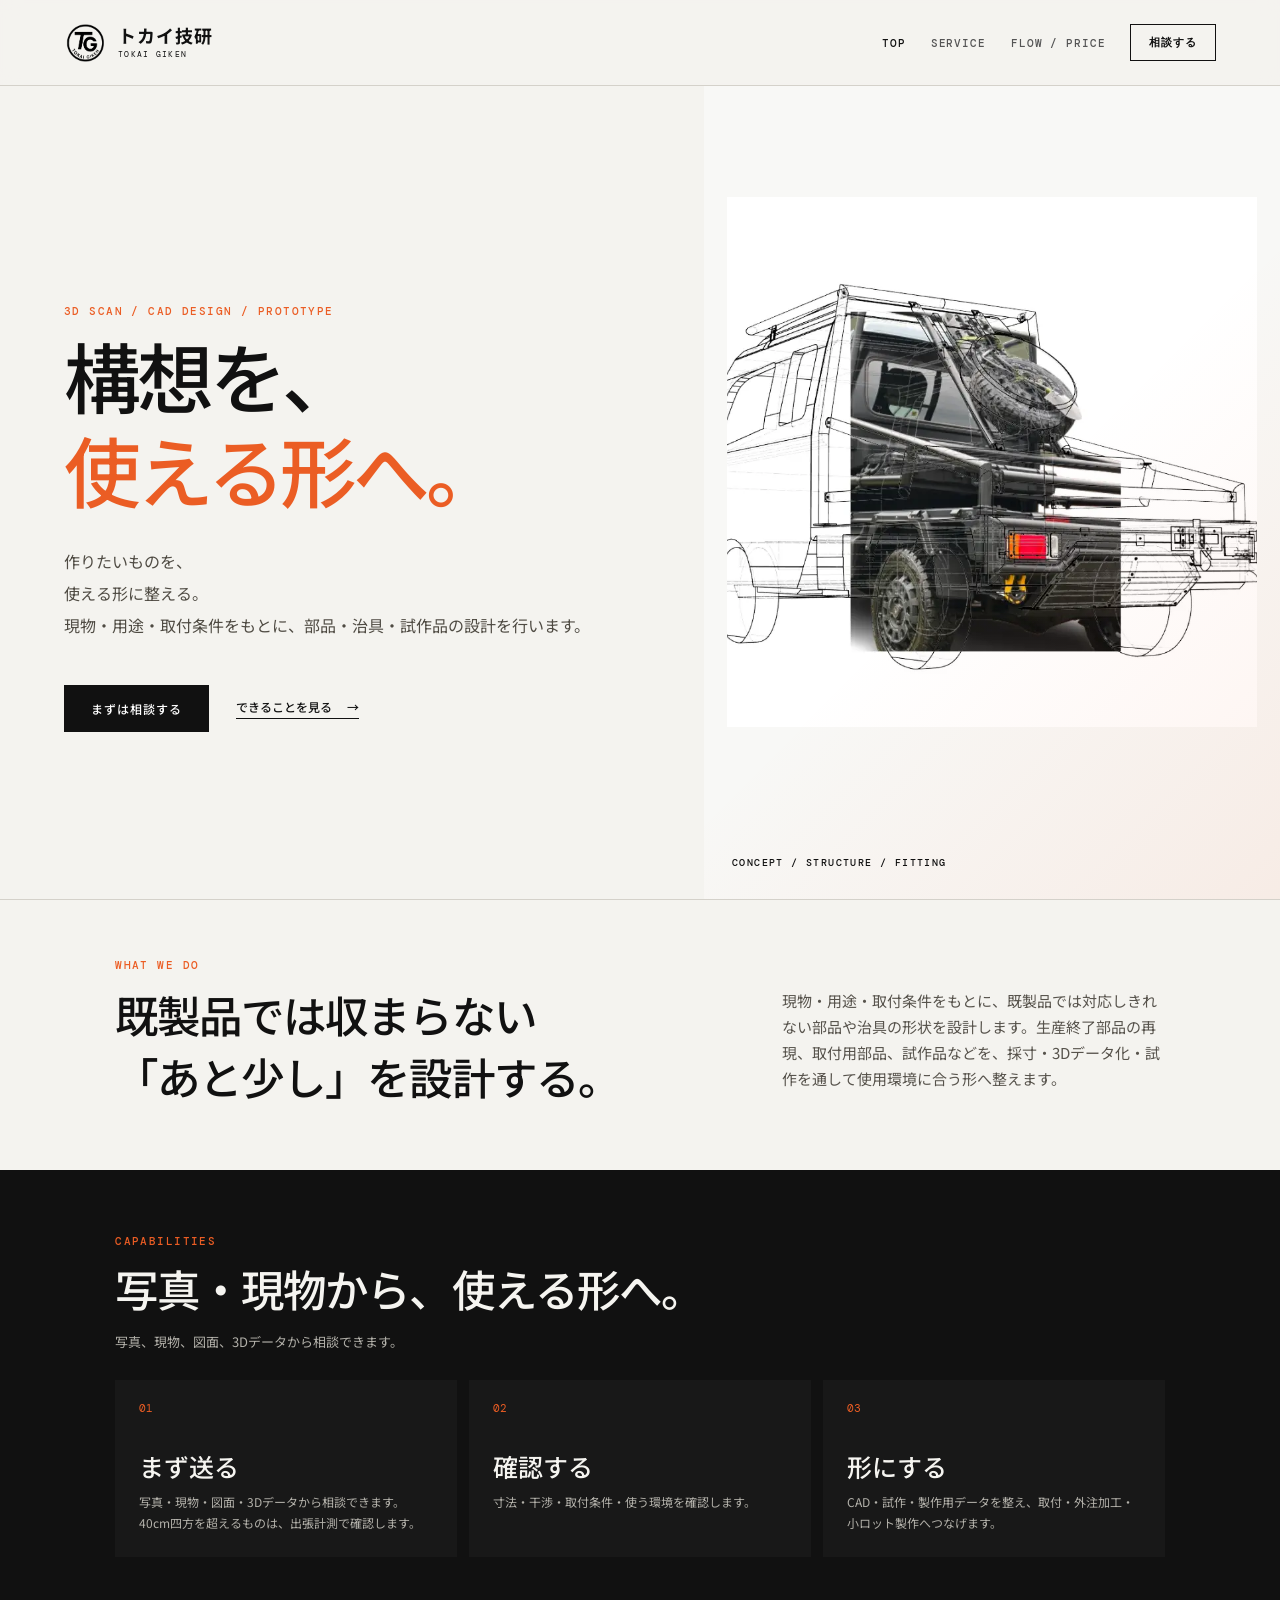
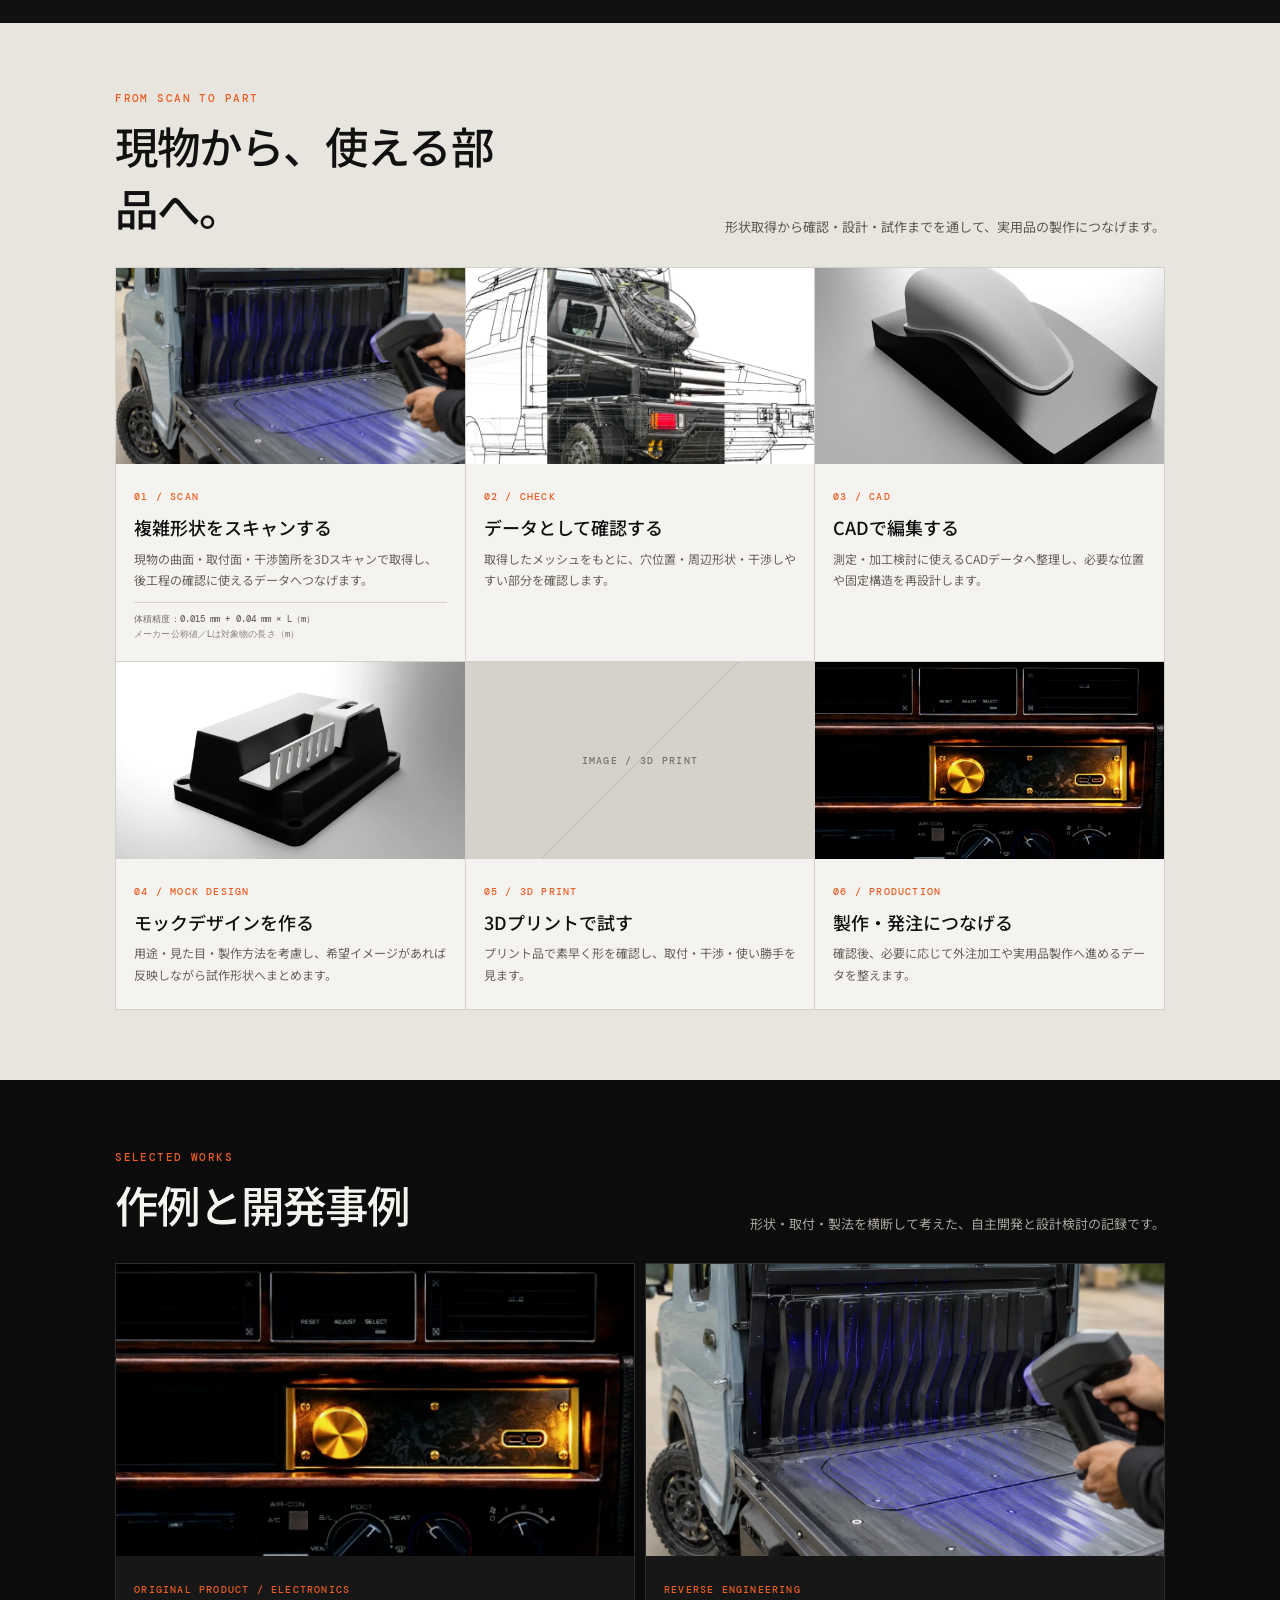
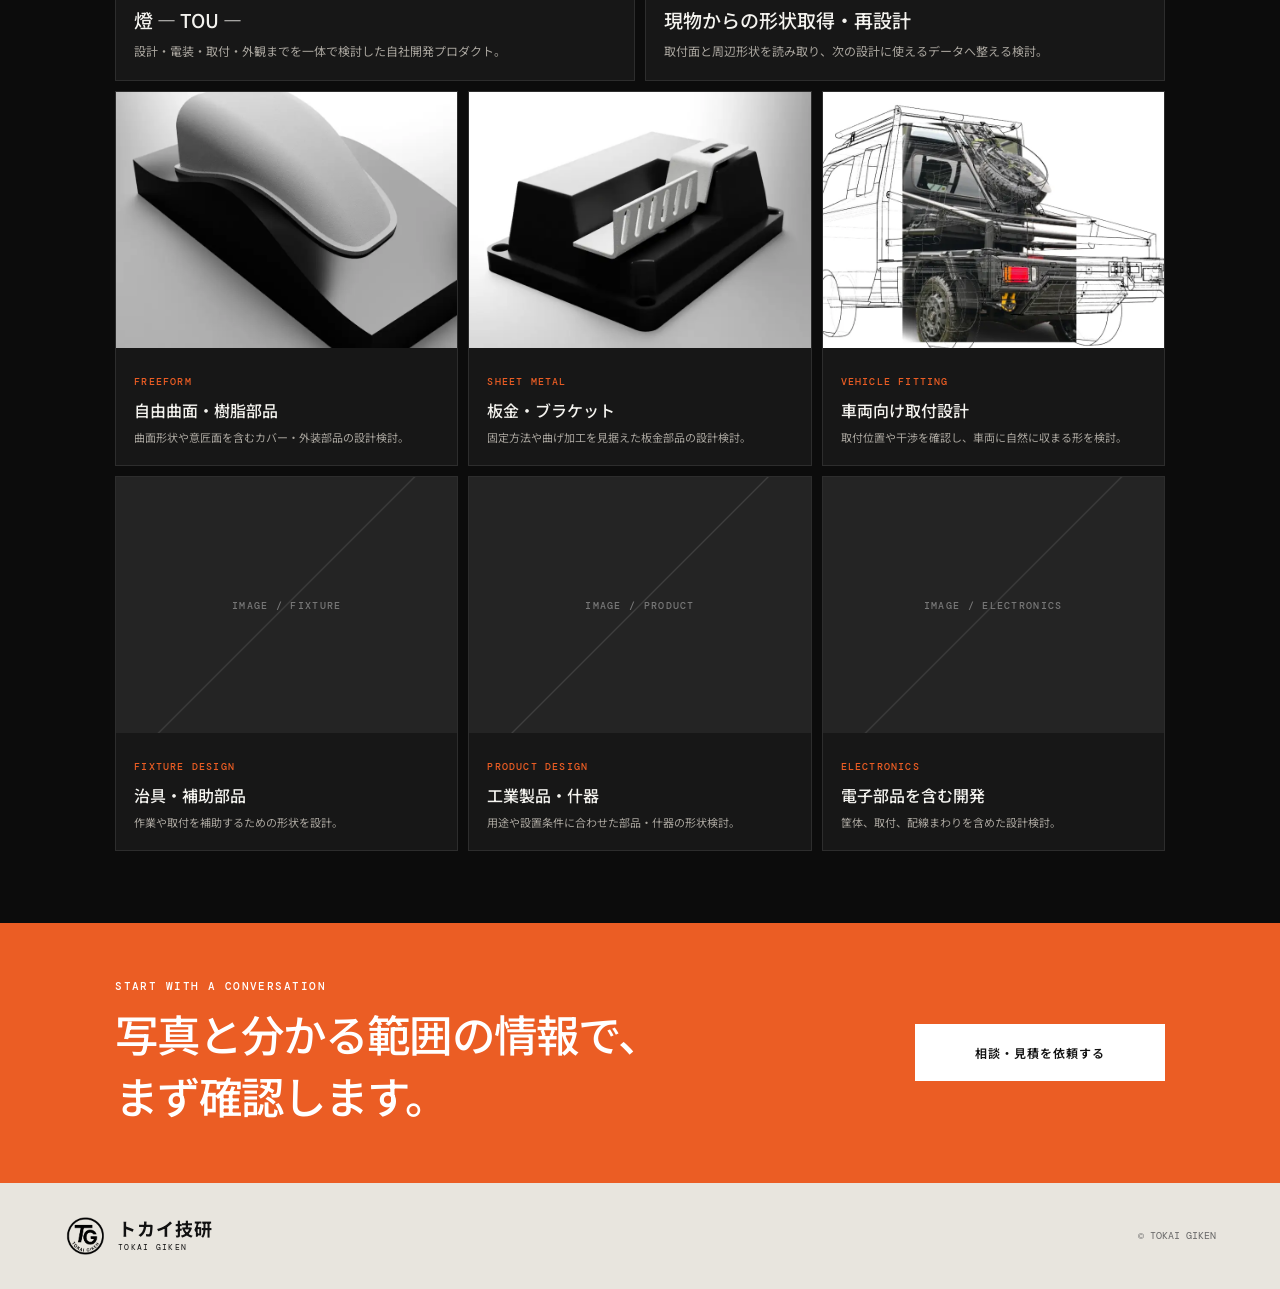
==== index.html @ 8d9ff333 "Add files via upload" ====
<!DOCTYPE html>
<html lang="ja">
<head>
  <meta charset="utf-8">
  <meta name="viewport" content="width=device-width,initial-scale=1">
  <meta name="description" content="トカイ技研は、現物確認・3Dデータ化・部品設計・試作支援を通じて、構想を使える形へ整えます。">
  <title>トカイ技研 | 構想を、使える形へ。</title>
  <link rel="stylesheet" href="assets/style.css">
  <link rel="stylesheet" href="assets/project.css">
</head>
<body>
  <header class="site-header">
    <a class="brand" href="index.html" aria-label="トカイ技研 トップページ">
      <span class="brand-mark" aria-hidden="true"><img src="assets/images/tokai-giken-mark.png" alt=""></span>
      <span class="brand-name">トカイ技研<small>TOKAI GIKEN</small></span>
    </a>
    <button class="menu-button" type="button" aria-label="メニューを開く">MENU</button>
    <nav>
      <a class="active" href="index.html">TOP</a>
      <a href="service.html">SERVICE</a>
      <a href="process.html">FLOW / PRICE</a>
      <a class="nav-cta" href="contact.html">相談する</a>
    </nav>
  </header>

  <main>
    <section class="hero">
      <div class="hero-copy">
        <p class="eyebrow">3D SCAN / CAD DESIGN / PROTOTYPE</p>
        <h1>構想を、<br><em>使える形へ。</em></h1>
        <p class="lead">作りたいものを、<br>使える形に整える。<br>現物・用途・取付条件をもとに、部品・治具・試作品の設計を行います。</p>
        <div class="actions">
          <a class="button primary" href="contact.html">まずは相談する</a>
          <a class="text-link" href="service.html">できることを見る <span>→</span></a>
        </div>
      </div>
      <figure class="hero-visual">
        <div class="hero-image"><img src="assets/images/truck-design.webp" alt="自動車と部品の構想設計を重ねたデザイン検討"></div>
        <figcaption>CONCEPT / STRUCTURE / FITTING</figcaption>
      </figure>
    </section>

    <section class="intro section">
      <p class="eyebrow">WHAT WE DO</p>
      <div class="split-title">
        <h2>既製品では収まらない<br>「あと少し」を設計する。</h2>
        <p>現物・用途・取付条件をもとに、既製品では対応しきれない部品や治具の形状を設計します。生産終了部品の再現、取付用部品、試作品などを、採寸・3Dデータ化・試作を通して使用環境に合う形へ整えます。</p>
      </div>
    </section>

    <section class="section dark service-teaser">
      <div class="capability-heading">
        <p class="eyebrow">CAPABILITIES</p>
        <h2>写真・現物から、使える形へ。</h2>
        <p class="capability-lead">写真、現物、図面、3Dデータから相談できます。</p>
      </div>
      <div class="capability-grid">
        <article>
          <span>01</span>
          <h3>まず送る</h3>
          <p>写真・現物・図面・3Dデータから相談できます。<br>40cm四方を超えるものは、出張計測で確認します。</p>
        </article>
        <article>
          <span>02</span>
          <h3>確認する</h3>
          <p>寸法・干渉・取付条件・使う環境を確認します。</p>
        </article>
        <article>
          <span>03</span>
          <h3>形にする</h3>
          <p>CAD・試作・製作用データを整え、取付・外注加工・小ロット製作へつなげます。</p>
        </article>
      </div>
    </section>

    <section class="section process-showcase">
      <div class="section-head process-heading">
        <div>
          <p class="eyebrow">FROM SCAN TO PART</p>
          <h2>現物から、使える部品へ。</h2>
        </div>
        <p>形状取得から確認・設計・試作までを通して、実用品の製作につなげます。</p>
      </div>
      <div class="process-grid">
        <article class="process-card">
          <div class="process-media"><img src="assets/images/scan-reference.webp" alt="現物形状の3Dスキャンイメージ"></div>
          <div class="process-copy"><span>01 / SCAN</span><h3>複雑形状をスキャンする</h3><p>現物の曲面・取付面・干渉箇所を3Dスキャンで取得し、後工程の確認に使えるデータへつなげます。</p><small class="scanner-spec">体積精度：0.015 mm + 0.04 mm × L（m）<br><span>メーカー公称値／Lは対象物の長さ（m）</span></small></div>
        </article>
        <article class="process-card">
          <div class="process-media"><img src="assets/images/truck-design.webp" alt="取得データと取付条件の確認イメージ"></div>
          <div class="process-copy"><span>02 / CHECK</span><h3>データとして確認する</h3><p>取得したメッシュをもとに、穴位置・周辺形状・干渉しやすい部分を確認します。</p></div>
        </article>
        <article class="process-card">
          <div class="process-media"><img src="assets/images/freeform-design.webp" alt="3DCADによる形状編集イメージ"></div>
          <div class="process-copy"><span>03 / CAD</span><h3>CADで編集する</h3><p>測定・加工検討に使えるCADデータへ整理し、必要な位置や固定構造を再設計します。</p></div>
        </article>
        <article class="process-card">
          <div class="process-media"><img src="assets/images/sheetmetal-design.webp" alt="用途と製作方法を考慮したモック設計イメージ"></div>
          <div class="process-copy"><span>04 / MOCK DESIGN</span><h3>モックデザインを作る</h3><p>用途・見た目・製作方法を考慮し、希望イメージがあれば反映しながら試作形状へまとめます。</p></div>
        </article>
        <article class="process-card">
          <div class="process-media placeholder"><span>IMAGE / 3D PRINT</span></div>
          <div class="process-copy"><span>05 / 3D PRINT</span><h3>3Dプリントで試す</h3><p>プリント品で素早く形を確認し、取付・干渉・使い勝手を見ます。</p></div>
        </article>
        <article class="process-card">
          <div class="process-media"><img src="assets/images/tou-installed.webp" alt="製作した部品を実際の環境へ取り付けたイメージ"></div>
          <div class="process-copy"><span>06 / PRODUCTION</span><h3>製作・発注につなげる</h3><p>確認後、必要に応じて外注加工や実用品製作へ進めるデータを整えます。</p></div>
        </article>
      </div>
    </section>

    <section class="section works-section">
      <div class="section-head works-heading">
        <div>
          <p class="eyebrow">SELECTED WORKS</p>
          <h2>作例と開発事例</h2>
        </div>
        <p>形状・取付・製法を横断して考えた、自主開発と設計検討の記録です。</p>
      </div>
      <div class="works-grid">
        <article class="work-card featured">
          <div class="work-media"><img src="assets/images/tou-installed.webp" alt="オリジナル車載プロダクト 燈"></div>
          <div class="work-copy"><span>ORIGINAL PRODUCT / ELECTRONICS</span><h3>燈 — TOU —</h3><p>設計・電装・取付・外観までを一体で検討した自社開発プロダクト。</p></div>
        </article>
        <article class="work-card featured">
          <div class="work-media"><img src="assets/images/scan-reference.webp" alt="現物を起点にした3Dデータ化と設計検討"></div>
          <div class="work-copy"><span>REVERSE ENGINEERING</span><h3>現物からの形状取得・再設計</h3><p>取付面と周辺形状を読み取り、次の設計に使えるデータへ整える検討。</p></div>
        </article>
        <article class="work-card compact">
          <div class="work-media"><img src="assets/images/freeform-design.webp" alt="自由曲面を用いたカバー設計"></div>
          <div class="work-copy"><span>FREEFORM</span><h3>自由曲面・樹脂部品</h3><p>曲面形状や意匠面を含むカバー・外装部品の設計検討。</p></div>
        </article>
        <article class="work-card compact">
          <div class="work-media"><img src="assets/images/sheetmetal-design.webp" alt="板金ブラケットの設計"></div>
          <div class="work-copy"><span>SHEET METAL</span><h3>板金・ブラケット</h3><p>固定方法や曲げ加工を見据えた板金部品の設計検討。</p></div>
        </article>
        <article class="work-card compact">
          <div class="work-media"><img src="assets/images/truck-design.webp" alt="車両向け取付部品の構想設計"></div>
          <div class="work-copy"><span>VEHICLE FITTING</span><h3>車両向け取付設計</h3><p>取付位置や干渉を確認し、車両に自然に収まる形を検討。</p></div>
        </article>
        <article class="work-card compact">
          <div class="work-media placeholder"><span>IMAGE / FIXTURE</span></div>
          <div class="work-copy"><span>FIXTURE DESIGN</span><h3>治具・補助部品</h3><p>作業や取付を補助するための形状を設計。</p></div>
        </article>
        <article class="work-card compact">
          <div class="work-media placeholder"><span>IMAGE / PRODUCT</span></div>
          <div class="work-copy"><span>PRODUCT DESIGN</span><h3>工業製品・什器</h3><p>用途や設置条件に合わせた部品・什器の形状検討。</p></div>
        </article>
        <article class="work-card compact">
          <div class="work-media placeholder"><span>IMAGE / ELECTRONICS</span></div>
          <div class="work-copy"><span>ELECTRONICS</span><h3>電子部品を含む開発</h3><p>筐体、取付、配線まわりを含めた設計検討。</p></div>
        </article>
      </div>
    </section>

    <section class="contact-band">
      <div>
        <p class="eyebrow">START WITH A CONVERSATION</p>
        <h2>写真と分かる範囲の情報で、<br>まず確認します。</h2>
      </div>
      <a class="button white" href="contact.html">相談・見積を依頼する</a>
    </section>
  </main>

  <footer>
    <a class="brand" href="index.html" aria-label="トカイ技研 トップページ">
      <span class="brand-mark" aria-hidden="true"><img src="assets/images/tokai-giken-mark.png" alt=""></span>
      <span class="brand-name">トカイ技研<small>TOKAI GIKEN</small></span>
    </a>
    <p>© TOKAI GIKEN</p>
  </footer>
  <script src="assets/script.js"></script>
</body>
</html>
---- assets/style.css ----
@import url('https://fonts.googleapis.com/css2?family=DM+Mono:wght@400;500&family=Noto+Sans+JP:wght@400;500;600;700&display=swap');
:root{--ink:#111;--soft:#f4f3ef;--line:#d4d1ca;--muted:#77736b;--orange:#eb5d24}*{box-sizing:border-box}html{scroll-behavior:smooth}body{margin:0;background:var(--soft);color:var(--ink);font-family:'Noto Sans JP',sans-serif;line-height:1.75}.site-header{height:86px;display:flex;align-items:center;justify-content:space-between;padding:0 5vw;border-bottom:1px solid var(--line);background:rgba(244,243,239,.93);position:sticky;top:0;z-index:5;backdrop-filter:blur(10px)}.brand{display:flex;align-items:center;gap:10px;color:var(--ink);text-decoration:none;font-size:17px;font-weight:700;letter-spacing:.06em;line-height:1.1}.brand-mark{font:500 12px 'DM Mono';letter-spacing:0;color:var(--soft);background:var(--ink);height:30px;width:30px;display:grid;place-items:center}.brand small{display:block;font:400 8px 'DM Mono';letter-spacing:.16em;margin-top:3px}nav{display:flex;align-items:center;gap:25px}nav a{font:500 11px 'DM Mono';letter-spacing:.08em;color:#555;text-decoration:none}nav a:hover,nav .active{color:var(--ink)}.nav-cta{border:1px solid var(--ink);padding:9px 16px;color:var(--ink)}.menu-button{display:none;background:0;border:0;font:500 11px 'DM Mono';letter-spacing:.1em}.hero{min-height:calc(100vh - 86px);display:grid;grid-template-columns:1.1fr .9fr;align-items:stretch;border-bottom:1px solid var(--line)}.hero-copy{padding:11vw 5vw 7vw;display:flex;flex-direction:column;justify-content:center}.eyebrow{font:500 11px 'DM Mono';letter-spacing:.13em;margin:0 0 23px;color:var(--orange)}h1,h2,h3,p{margin-top:0}h1{font-size:clamp(45px,6vw,90px);line-height:1.22;letter-spacing:-.055em;font-weight:500;margin-bottom:30px}h1 em{font-style:normal;color:var(--orange)}h2{font-size:clamp(29px,3.4vw,54px);line-height:1.42;letter-spacing:-.045em;font-weight:500}.lead{font-size:16px;line-height:2;color:#4f4b43}.actions{display:flex;align-items:center;gap:27px;margin-top:28px}.button{display:inline-block;text-decoration:none;border:0;cursor:pointer;padding:15px 27px;font:500 12px 'Noto Sans JP';letter-spacing:.08em}.primary{background:var(--ink);color:#fff}.text-link{font:500 12px 'Noto Sans JP';color:var(--ink);text-decoration:none;border-bottom:1px solid var(--ink);padding-bottom:3px}.text-link span{padding-left:12px}.hero-object{background:#dedbd3;position:relative;overflow:hidden;display:grid;place-items:center}.hero-object>p{position:absolute;bottom:38px;font:400 10px 'DM Mono';letter-spacing:.16em}.orbit{border:1px solid rgba(17,17,17,.18);border-radius:50%;height:62%;aspect-ratio:1;position:absolute;transform:rotate(-20deg)}.orbit:after{content:'';position:absolute;width:115%;height:25%;border:1px solid rgba(17,17,17,.22);border-radius:50%;top:35%;left:-8%;transform:rotate(45deg)}.object-core{height:260px;width:260px;background:var(--ink);border-radius:43% 57% 52% 48% / 45% 41% 59% 55%;box-shadow:18px 20px 0 #b7b3aa;position:relative;transform:rotate(-18deg)}.object-core i{height:29px;width:29px;background:var(--orange);border-radius:50%;position:absolute;border:5px solid #262626}.object-core i:nth-child(1){top:28px;left:35px}.object-core i:nth-child(2){right:36px;top:81px}.object-core i:nth-child(3){bottom:36px;left:76px}.object-core b{font:400 12px 'DM Mono';color:#fff;position:absolute;bottom:19px;right:27px;transform:rotate(18deg)}.section{padding:120px 9vw}.split-title{display:grid;grid-template-columns:1.1fr .8fr;gap:11vw;align-items:end}.split-title p{font-size:15px;color:#57534c}.dark{background:var(--ink);color:#f5f4f0}.section-head{display:flex;justify-content:space-between;align-items:flex-start;margin-bottom:55px}.light{color:white;border-color:white}.capability-grid{display:grid;grid-template-columns:repeat(3,1fr);border-top:1px solid #595959}.capability-grid article{min-height:330px;padding:25px 28px;border-right:1px solid #595959;display:flex;flex-direction:column}.capability-grid article:first-child{border-left:1px solid #595959}.capability-grid span,.service-list>article>span,.flow li>span{font:400 11px 'DM Mono';color:var(--orange)}.capability-grid h3{font-size:29px;line-height:1.5;font-weight:500;margin:auto 0 12px}.capability-grid p{font-size:13px;color:#b3b1aa;margin:0}.examples{background:#e8e5de}.example-grid{display:grid;grid-template-columns:repeat(3,1fr);gap:18px}.example-grid article{background:var(--soft);padding:27px;min-height:260px}.example-number{font:400 18px 'DM Mono';color:var(--orange);margin-bottom:60px}.example-grid h3{font-size:19px;line-height:1.55;font-weight:500}.example-grid p{font-size:13px;color:#656158}.contact-band{background:var(--orange);color:#fff;padding:85px 9vw;display:flex;justify-content:space-between;align-items:center}.contact-band .eyebrow{color:#fff}.contact-band h2{margin:0}.white{background:#fff;color:var(--ink)}footer{padding:32px 5vw;display:flex;align-items:center;justify-content:space-between;background:#e8e5de}footer p{margin:0;font:400 10px 'DM Mono';color:#666}.page-hero{padding:130px 12vw 90px;border-bottom:1px solid var(--line);background:#e8e5de}.page-hero h1{font-size:clamp(42px,5.4vw,77px);margin-bottom:25px}.page-hero>p:last-child{max-width:540px;color:#565148}.service-list{padding-top:0;padding-bottom:70px}.service-list article{display:grid;grid-template-columns:75px 1fr auto;gap:24px;padding:56px 0;border-bottom:1px solid var(--line)}.service-list h2{font-size:29px;margin-bottom:14px}.service-lead{margin-bottom:20px}.service-list ul{padding-left:18px;color:#605c54;font-size:14px}.service-price{font:400 12px 'DM Mono';color:var(--orange);white-space:nowrap}.note{background:#dfdcd4;padding-top:55px;padding-bottom:55px}.note h2{font-size:22px;margin-bottom:12px}.note p{max-width:760px;font-size:13px;color:#5f5a52}.flow{background:#e8e5de}.flow ol{padding:0;margin:40px 0 0;list-style:none;border-top:1px solid var(--line)}.flow li{display:grid;grid-template-columns:90px 1fr;gap:20px;padding:28px 0;border-bottom:1px solid var(--line)}.flow h2{font-size:25px;margin-bottom:5px}.flow p{font-size:14px;color:#5b574f;margin:0}.price{display:grid;grid-template-columns:.8fr 1.2fr;gap:10vw}.price>div>p{font-size:14px;color:#5b574f}.price-table{border-top:1px solid var(--ink)}.price-table div{display:flex;justify-content:space-between;padding:15px 0;border-bottom:1px solid var(--line);gap:15px}.price-table p{margin:0;font-size:14px}.price-table strong{font:500 14px 'DM Mono';color:var(--orange);white-space:nowrap}.contact-hero{padding-bottom:70px}.form-section{max-width:950px;margin:auto;padding-top:80px}.form-grid{display:grid;grid-template-columns:1fr 1fr;gap:20px}.form-section label{display:block;font-size:13px;margin-bottom:25px}.form-section b{font:400 10px 'DM Mono';color:var(--orange);margin-left:6px}.form-section input,.form-section textarea,.form-section select{font:400 15px 'Noto Sans JP';display:block;width:100%;border:0;border-bottom:1px solid #aaa59c;border-radius:0;background:transparent;padding:10px 0;outline:none;color:var(--ink)}.form-section textarea{resize:vertical}.form-section input:focus,.form-section textarea:focus,.form-section select:focus{border-color:var(--orange)}.file-label{border:1px dashed #aaa59c;padding:20px}.file-label input{border:0;padding:8px 0 0}.file-label small{display:block;font-size:11px;color:#666}.submit{margin-top:12px}.form-note{font-size:11px;color:#777;margin-top:18px}@media(max-width:740px){.site-header{height:68px;padding:0 5.5vw}.brand{font-size:15px}.brand-mark{height:26px;width:26px;font-size:10px}nav{display:none}.menu-button{display:block}.site-header.open nav{display:flex;position:absolute;top:67px;left:0;width:100%;background:var(--soft);padding:22px 5.5vw;flex-direction:column;align-items:flex-start;gap:19px;border-bottom:1px solid var(--line)}.hero{grid-template-columns:1fr;min-height:unset}.hero-copy{padding:19vw 7vw 16vw}.hero-object{height:430px}.object-core{height:200px;width:200px}.section{padding:75px 7vw}.split-title,.price{grid-template-columns:1fr;gap:20px}.capability-grid,.example-grid{grid-template-columns:1fr}.capability-grid article,.capability-grid article:first-child{min-height:230px;border-left:1px solid #595959;border-bottom:0}.example-grid article{min-height:210px}.contact-band{padding:60px 7vw;display:block}.contact-band .button{margin-top:25px}.page-hero{padding:80px 7vw 60px}.service-list article{grid-template-columns:45px 1fr;gap:12px;padding:38px 0}.service-list .service-price{grid-column:2}.service-list h2{font-size:24px}.flow li{grid-template-columns:48px 1fr}.form-section{padding-top:55px}.form-grid{grid-template-columns:1fr;gap:0}.actions{align-items:flex-start;flex-direction:column;gap:20px}footer{padding:25px 7vw}.hero-object>p{bottom:22px}}
---- assets/project.css ----
/* Shared logo treatment */
.brand {
  gap: 11px;
}

.brand-mark {
  width: 36px;
  height: 36px;
  flex: 0 0 auto;
  overflow: hidden;
  display: grid;
  place-items: center;
  background: transparent;
  color: transparent;
  font-size: 0;
}

.brand-mark img {
  display: block;
  width: 100%;
  height: 100%;
  object-fit: contain;
}

.brand-name {
  display: block;
  text-align: left;
}

.brand small {
  margin-top: 4px;
  text-align: left;
}

/* Hero */
.hero-visual {
  margin: 0;
  position: relative;
  overflow: hidden;
  display: grid;
  grid-template-rows: minmax(0, 1fr) auto;
  background: #f8f8f6;
}

.hero-visual::after {
  content: "";
  position: absolute;
  inset: 0;
  background: linear-gradient(135deg, transparent 52%, rgba(235, 93, 36, .08));
  pointer-events: none;
}

.hero-image {
  min-height: 0;
  display: grid;
  place-items: center;
  overflow: hidden;
}

.hero-visual img {
  display: block;
  width: 92%;
  height: 92%;
  object-fit: contain;
}

.hero-visual figcaption {
  position: relative;
  z-index: 1;
  padding: 18px 28px 30px;
  font: 500 10px "DM Mono", monospace;
  letter-spacing: .14em;
}

/* Intro and main capability steps */
.intro.section {
  padding-top: 82px;
  padding-bottom: 92px;
}

.intro > .eyebrow {
  margin-bottom: 12px;
}

.intro h2 {
  margin-bottom: 0;
}

.service-teaser.section {
  padding-top: 92px;
  padding-bottom: 92px;
}

.section-head {
  gap: 50px;
  margin-bottom: 42px;
}

.section-head h2 {
  margin-bottom: 0;
}

.section-head > .text-link {
  flex: 0 0 auto;
  line-height: 1.6;
}

.capability-grid article {
  min-height: 280px;
  padding: 24px 28px 27px;
}

.capability-grid h3 {
  font-size: 27px;
  line-height: 1.45;
}

.capability-grid p {
  max-width: 310px;
}

/* From scan to part */
.process-showcase {
  padding-top: 100px;
  padding-bottom: 105px;
  background: #e8e5de;
}

.process-heading,
.works-heading {
  align-items: flex-end;
}

.process-heading > p,
.works-heading > p {
  max-width: 410px;
  margin: 0;
  color: #5b574f;
  font-size: 13px;
}

.process-grid {
  display: grid;
  grid-template-columns: repeat(3, minmax(0, 1fr));
  gap: 1px;
  border: 1px solid var(--line);
  background: var(--line);
}

.process-card {
  min-width: 0;
  background: var(--soft);
}

.process-media,
.work-media {
  position: relative;
  overflow: hidden;
  background: #d5d2ca;
}

.process-media {
  aspect-ratio: 16 / 9;
}

.process-media img,
.work-media img {
  display: block;
  width: 100%;
  height: 100%;
  object-fit: cover;
  transition: transform .35s ease;
}

.process-card:hover img,
.work-card:hover img {
  transform: scale(1.015);
}

.placeholder {
  display: grid;
  place-items: center;
  background:
    linear-gradient(135deg, transparent 49.7%, rgba(17, 17, 17, .1) 50%, transparent 50.3%),
    #d5d2ca;
}

.placeholder > span {
  font: 500 10px "DM Mono", monospace;
  letter-spacing: .13em;
  color: #77736b;
}

.process-copy {
  min-height: 192px;
  padding: 19px 20px 24px;
}

.process-copy > span,
.work-copy > span {
  font: 500 10px "DM Mono", monospace;
  letter-spacing: .12em;
  color: var(--orange);
}

.process-copy h3 {
  margin: 13px 0 8px;
  font-size: 18px;
  font-weight: 500;
  line-height: 1.55;
}

.process-copy p {
  margin: 0;
  color: #656158;
  font-size: 12px;
  line-height: 1.8;
}

/* Selected works */
.works-section {
  padding-top: 105px;
  padding-bottom: 110px;
  background: #0c0c0c;
  color: #f4f3ef;
}

.works-heading > p {
  color: #aaa69f;
}

.works-grid {
  display: grid;
  grid-template-columns: repeat(6, minmax(0, 1fr));
  gap: 16px;
}

.work-card {
  min-width: 0;
  background: #171717;
  border: 1px solid #2d2d2d;
}

.work-card.featured {
  grid-column: span 3;
}

.work-card.compact {
  grid-column: span 2;
}

.featured .work-media {
  aspect-ratio: 16 / 9;
}

.compact .work-media {
  aspect-ratio: 4 / 3;
}

.works-section .placeholder {
  background:
    linear-gradient(135deg, transparent 49.7%, rgba(255, 255, 255, .12) 50%, transparent 50.3%),
    #242424;
}

.works-section .placeholder > span {
  color: #777;
}

.work-copy {
  padding: 20px 21px 24px;
}

.work-copy h3 {
  margin: 10px 0 5px;
  color: #f4f3ef;
  font-size: 19px;
  font-weight: 500;
  line-height: 1.5;
}

.compact .work-copy h3 {
  font-size: 16px;
}

.work-copy p {
  margin: 8px 0 0;
  color: #aaa69f;
  font-size: 12px;
  line-height: 1.75;
}

/* CTA */
.contact-band {
  gap: 48px;
}

.contact-band .button {
  min-width: 230px;
  padding: 18px 34px;
  text-align: center;
  font-weight: 600;
}

/* Sub-page imagery */
.service-image-band {
  position: relative;
  overflow: hidden;
  height: min(62vw, 640px);
  background: #111;
}

.service-image-band img {
  width: 100%;
  height: 100%;
  object-fit: cover;
}

.service-image-band p {
  position: absolute;
  left: 5vw;
  bottom: 25px;
  margin: 0;
  color: white;
  font: 500 10px "DM Mono", monospace;
  letter-spacing: .13em;
}

@media (max-width: 980px) {
  .process-grid {
    grid-template-columns: repeat(2, minmax(0, 1fr));
  }
}

@media (max-width: 740px) {
  .brand {
    gap: 8px;
  }

  .brand-mark {
    width: 30px;
    height: 30px;
  }

  .hero-visual {
    height: auto;
  }

  .hero-image {
    height: 360px;
  }

  .hero-visual img {
    width: 100%;
    height: 100%;
  }

  .hero-visual figcaption {
    padding: 18px 7vw 24px;
  }

  .intro.section,
  .service-teaser.section,
  .process-showcase,
  .works-section {
    padding-top: 72px;
    padding-bottom: 72px;
  }

  .section-head,
  .process-heading,
  .works-heading {
    display: block;
    margin-bottom: 34px;
  }

  .section-head > .text-link,
  .process-heading > p,
  .works-heading > p {
    display: inline-block;
    margin-top: 22px;
  }

  .capability-grid article,
  .capability-grid article:first-child {
    min-height: 220px;
  }

  .process-grid,
  .works-grid {
    grid-template-columns: 1fr;
  }

  .process-copy {
    min-height: 0;
  }

  .work-card.featured,
  .work-card.compact {
    grid-column: auto;
  }

  .contact-band .button {
    width: 100%;
    max-width: 280px;
    min-width: 0;
  }

  .service-image-band {
    height: 520px;
  }
}

/* Integrated spacing and content refinement */
.eyebrow {
  margin-bottom: 10px;
}

.section {
  padding-top: 90px;
  padding-bottom: 90px;
}

.page-hero {
  padding: 82px 10vw 48px;
}

.page-hero .eyebrow {
  margin-bottom: 10px;
}

.page-hero h1 {
  margin-bottom: 18px;
}

.page-hero > p:last-child {
  margin-bottom: 0;
}

.contact-hero {
  padding-bottom: 44px;
}

.brand-mark {
  width: 38px;
  height: 38px;
  flex-basis: 38px;
}

.brand-mark img {
  transform: scale(1.45);
  transform-origin: center;
}

.intro.section {
  padding-top: 68px;
  padding-bottom: 72px;
}

.service-teaser.section {
  padding-top: 74px;
  padding-bottom: 78px;
}

.capability-heading {
  margin-bottom: 26px;
}

.capability-heading h2 {
  margin-bottom: 0;
}

.capability-lead {
  margin: 12px 0 0;
  color: #b3b1aa;
  font-size: 13px;
}

.capability-grid {
  border: 1px solid #595959;
}

.capability-grid article,
.capability-grid article:first-child {
  min-height: 0;
  padding: 21px 24px 24px;
  border: 0;
  border-right: 1px solid #595959;
}

.capability-grid article:last-child {
  border-right: 0;
}

.capability-grid h3 {
  margin: 34px 0 7px;
  font-size: 25px;
  line-height: 1.4;
}

.capability-grid p {
  max-width: none;
  font-size: 12px;
  line-height: 1.75;
}

.process-showcase {
  padding-top: 78px;
  padding-bottom: 82px;
}

.section-head,
.process-heading,
.works-heading {
  margin-bottom: 28px;
}

.process-copy {
  min-height: 160px;
  padding: 15px 18px 20px;
}

.process-copy h3 {
  margin: 7px 0 6px;
}

.works-section {
  padding-top: 82px;
  padding-bottom: 84px;
}

.works-grid {
  gap: 12px;
}

.work-copy {
  padding: 16px 18px 19px;
}

.work-copy h3 {
  margin: 6px 0 4px;
}

.work-copy p {
  margin-top: 6px;
}

.contact-band {
  padding: 66px 9vw;
  gap: 54px;
}

.contact-band .button {
  min-width: 240px;
  padding: 19px 38px;
}

.service-image-band {
  height: min(52vw, 540px);
}

.service-list.section {
  padding-top: 0;
  padding-bottom: 56px;
}

.service-list article {
  padding-top: 40px;
  padding-bottom: 40px;
}

.service-list h2 {
  margin-bottom: 10px;
}

.service-list ul {
  margin-top: 12px;
  margin-bottom: 0;
}

.service-price {
  font-size: 14px;
}

.flow ol {
  margin-top: 18px;
}

.flow li {
  padding-top: 20px;
  padding-bottom: 20px;
}

.flow h2 {
  margin-bottom: 3px;
}

.price {
  gap: 8vw;
}

.price-table div {
  padding-top: 13px;
  padding-bottom: 13px;
}

.price-table strong {
  font-size: 17px;
}

.note.section {
  padding-top: 44px;
  padding-bottom: 44px;
}

.form-section {
  padding-top: 46px;
  padding-bottom: 70px;
}

.form-section label {
  margin-bottom: 20px;
}

.file-label {
  padding: 17px;
}

@media (max-width: 740px) {
  .site-header {
    padding-right: 5vw;
    padding-left: 5vw;
  }

  .brand-mark {
    width: 34px;
    height: 34px;
    flex-basis: 34px;
  }

  .hero-copy {
    padding: 15vw 7vw 13vw;
  }

  .hero-image {
    height: 330px;
  }

  .section {
    padding-top: 54px;
    padding-bottom: 54px;
  }

  .page-hero {
    padding: 52px 7vw 36px;
  }

  .page-hero h1 {
    font-size: clamp(31px, 8vw, 38px);
    line-height: 1.36;
    margin-bottom: 14px;
  }

  .contact-hero {
    padding-bottom: 34px;
  }

  .contact-hero h1 {
    font-size: clamp(28px, 7.2vw, 34px);
  }

  .intro.section {
    padding-top: 50px;
    padding-bottom: 52px;
  }

  .service-teaser.section,
  .process-showcase,
  .works-section {
    padding-top: 54px;
    padding-bottom: 56px;
  }

  .capability-heading {
    margin-bottom: 20px;
  }

  .capability-lead {
    margin-top: 9px;
    font-size: 12px;
  }

  .capability-grid article,
  .capability-grid article:first-child {
    min-height: 0;
    padding: 17px 19px 19px;
    border-right: 0;
    border-bottom: 1px solid #595959;
  }

  .capability-grid article:last-child {
    border-bottom: 0;
  }

  .capability-grid h3 {
    margin: 17px 0 5px;
    font-size: 22px;
  }

  .capability-grid p {
    font-size: 12px;
    line-height: 1.65;
  }

  .section-head,
  .process-heading,
  .works-heading {
    margin-bottom: 22px;
  }

  .section-head > .text-link,
  .process-heading > p,
  .works-heading > p {
    margin-top: 14px;
  }

  .process-copy {
    padding: 13px 16px 17px;
  }

  .process-copy h3 {
    margin: 5px 0 5px;
    font-size: 17px;
  }

  .works-grid {
    gap: 9px;
  }

  .compact .work-media {
    aspect-ratio: 16 / 10;
  }

  .work-copy {
    padding: 13px 15px 16px;
  }

  .work-copy h3 {
    margin-top: 5px;
  }

  .contact-band {
    padding: 46px 7vw;
  }

  .contact-band .button {
    width: 100%;
    max-width: none;
    margin-top: 22px;
    padding: 18px 24px;
  }

  .service-image-band {
    height: 360px;
  }

  .service-list.section {
    padding-top: 0;
    padding-bottom: 42px;
  }

  .service-list article {
    grid-template-columns: 38px 1fr;
    gap: 10px;
    padding-top: 28px;
    padding-bottom: 28px;
  }

  .service-list h2 {
    margin-bottom: 8px;
    font-size: 22px;
  }

  .service-list ul {
    margin-top: 10px;
    margin-bottom: 0;
  }

  .service-list .service-price {
    grid-column: 2;
    margin-top: 2px;
    margin-bottom: 0;
    font-size: 15px;
  }

  .flow ol {
    margin-top: 14px;
  }

  .flow li {
    padding-top: 17px;
    padding-bottom: 17px;
  }

  .flow h2 {
    font-size: 22px;
  }

  .price {
    gap: 16px;
  }

  .price-table div {
    padding-top: 12px;
    padding-bottom: 12px;
  }

  .price-table strong {
    font-size: 18px;
  }

  .note.section {
    padding-top: 38px;
    padding-bottom: 38px;
  }

  .form-section {
    padding-top: 36px;
    padding-bottom: 52px;
  }

  .form-section label {
    margin-bottom: 17px;
  }

  .file-label {
    padding: 15px;
  }
}

/* V4 purchase-flow refinement */
.section {
  padding-top: 78px;
  padding-bottom: 78px;
}

.page-hero {
  padding-top: 70px;
  padding-bottom: 38px;
}

.page-hero h1 {
  margin-bottom: 14px;
}

.source-note {
  margin-top: 14px;
  color: var(--orange) !important;
  font-size: 12px;
}

.brand-mark {
  width: 40px;
  height: 40px;
  flex-basis: 40px;
}

.brand-mark img {
  object-fit: contain;
  transform: scale(1.5);
}

.nav-cta {
  padding: 10px 18px;
  font-weight: 600;
}

.intro.section {
  padding-top: 58px;
  padding-bottom: 62px;
}

.service-teaser.section {
  padding-top: 64px;
  padding-bottom: 66px;
}

/* Intentionally borderless: separation comes from spacing and contrast. */
.capability-grid {
  gap: 12px;
  border: 0;
  background: transparent;
}

.capability-grid article,
.capability-grid article:first-child,
.capability-grid article:last-child {
  border: 0;
  background: #181818;
}

.process-showcase {
  padding-top: 68px;
  padding-bottom: 70px;
}

.process-copy {
  min-height: 150px;
}

.works-section {
  padding-top: 70px;
  padding-bottom: 72px;
}

.works-grid {
  gap: 10px;
}

.compact .work-copy p {
  font-size: 11px;
  line-height: 1.65;
}

.contact-band {
  padding-top: 56px;
  padding-bottom: 56px;
}

.contact-band .button {
  min-width: 250px;
  padding: 20px 40px;
}

.cta-note {
  margin: 12px 0 0;
  color: rgba(255, 255, 255, .86);
  font-size: 13px;
}

.service-image-band {
  height: min(48vw, 500px);
}

.service-list.section {
  padding-bottom: 46px;
}

.service-list article {
  padding-top: 34px;
  padding-bottom: 34px;
}

.send-first {
  background: var(--soft);
  border-bottom: 1px solid var(--line);
}

.send-first-heading {
  max-width: 720px;
  margin-bottom: 24px;
}

.send-first-heading h2 {
  margin-bottom: 10px;
}

.send-first-heading > p:last-child {
  margin: 0;
  color: #5b574f;
  font-size: 13px;
}

.send-first-grid {
  display: grid;
  grid-template-columns: repeat(3, minmax(0, 1fr));
  gap: 12px;
}

.send-first-grid article {
  padding: 20px 22px 22px;
  background: #e8e5de;
}

.send-first-grid span {
  font: 500 10px "DM Mono", monospace;
  color: var(--orange);
}

.send-first-grid h3 {
  margin: 24px 0 6px;
  font-size: 20px;
  font-weight: 500;
}

.send-first-grid p {
  margin: 0;
  color: #5b574f;
  font-size: 12px;
  line-height: 1.75;
}

.flow {
  padding-top: 66px;
  padding-bottom: 66px;
}

.flow ol {
  margin-top: 12px;
}

.flow li {
  padding-top: 17px;
  padding-bottom: 17px;
}

.price-side {
  min-width: 0;
}

.price-table > .price-row {
  display: flex;
  align-items: center;
  gap: 24px;
  padding: 13px 0;
}

.price-row > div {
  display: block;
  min-width: 0;
  padding: 0;
  border: 0;
}

.price-row p {
  margin: 0 0 2px;
}

.price-row small {
  display: block;
  color: #77736b;
  font-size: 11px;
  line-height: 1.55;
}

.price-row strong {
  margin-left: auto;
  font-size: 18px;
}

.price-factors {
  margin-top: 18px;
  padding-top: 16px;
  border-top: 1px solid var(--line);
}

.price-factors h3 {
  margin-bottom: 9px;
  font-size: 16px;
  font-weight: 500;
}

.price-factors ul {
  display: grid;
  grid-template-columns: repeat(2, minmax(0, 1fr));
  gap: 3px 24px;
  margin: 0;
  padding-left: 18px;
  color: #656158;
  font-size: 12px;
}

.process-notes {
  display: grid;
  grid-template-columns: 1fr 1fr;
  gap: 0;
  padding-top: 42px;
  padding-bottom: 42px;
  background: #dfdcd4;
}

.process-notes article {
  padding-right: 5vw;
}

.process-notes article + article {
  padding-right: 0;
  padding-left: 5vw;
  border-left: 1px solid #c7c3ba;
}

.process-notes h2 {
  margin-bottom: 8px;
  font-size: 20px;
}

.process-notes p {
  max-width: 680px;
  margin: 0;
  color: #5f5a52;
  font-size: 12px;
}

.form-section {
  padding-top: 38px;
  padding-bottom: 58px;
}

.form-section label {
  margin-bottom: 17px;
}

.submit {
  padding: 17px 30px;
  font-weight: 600;
}

@media (max-width: 740px) {
  .brand-mark {
    width: 36px;
    height: 36px;
    flex-basis: 36px;
  }

  .brand-mark img {
    transform: scale(1.55);
  }

  .hero-copy {
    padding: 11vw 7vw 10vw;
  }

  .hero-image {
    height: 290px;
  }

  .hero-visual figcaption {
    padding-top: 12px;
    padding-bottom: 18px;
  }

  .section {
    padding-top: 44px;
    padding-bottom: 44px;
  }

  .page-hero {
    padding-top: 42px;
    padding-bottom: 28px;
  }

  .source-note {
    margin-top: 10px;
  }

  .intro.section {
    padding-top: 42px;
    padding-bottom: 44px;
  }

  .service-teaser.section,
  .process-showcase,
  .works-section {
    padding-top: 46px;
    padding-bottom: 48px;
  }

  .capability-grid {
    gap: 8px;
  }

  .capability-grid article,
  .capability-grid article:first-child,
  .capability-grid article:last-child {
    border: 0;
  }

  .process-copy {
    min-height: 0;
  }

  .compact .work-copy p {
    font-size: 11px;
  }

  .contact-band {
    padding-top: 40px;
    padding-bottom: 40px;
  }

  .contact-band .button {
    min-height: 52px;
  }

  .cta-note {
    margin-top: 9px;
    font-size: 12px;
  }

  .service-image-band {
    height: 330px;
  }

  .service-list.section {
    padding-bottom: 34px;
  }

  .service-list article {
    padding-top: 24px;
    padding-bottom: 24px;
  }

  .send-first-heading {
    margin-bottom: 18px;
  }

  .send-first-heading h2 {
    margin-bottom: 7px;
  }

  .send-first-grid {
    grid-template-columns: 1fr;
    gap: 8px;
  }

  .send-first-grid article {
    padding: 15px 17px 17px;
  }

  .send-first-grid h3 {
    margin: 13px 0 4px;
    font-size: 19px;
  }

  .flow {
    padding-top: 44px;
    padding-bottom: 44px;
  }

  .flow ol {
    margin-top: 9px;
  }

  .flow li {
    padding-top: 14px;
    padding-bottom: 14px;
  }

  .flow h2 {
    font-size: 20px;
  }

  .price-row > div {
    max-width: 72%;
  }

  .price-row small {
    font-size: 10px;
  }

  .price-row strong {
    font-size: 19px;
  }

  .price-factors ul {
    grid-template-columns: 1fr;
    gap: 2px;
  }

  .process-notes {
    grid-template-columns: 1fr;
    padding-top: 34px;
    padding-bottom: 34px;
  }

  .process-notes article,
  .process-notes article + article {
    padding: 0;
    border: 0;
  }

  .process-notes article + article {
    margin-top: 24px;
    padding-top: 24px;
    border-top: 1px solid #c7c3ba;
  }

  .process-notes h2 {
    font-size: 19px;
  }

  .form-section {
    padding-top: 30px;
    padding-bottom: 44px;
  }

  .form-section label {
    margin-bottom: 15px;
  }

  .submit {
    min-height: 50px;
  }
}

/* V5 copy, spacing, and conversion-path refinement */
.brand {
  gap: 12px;
  font-size: 18px;
}

.brand-mark {
  width: 42px;
  height: 42px;
  flex-basis: 42px;
}

.brand-mark img {
  object-fit: contain;
  transform: none;
}

.brand-name {
  display: flex;
  flex-direction: column;
  align-items: flex-start;
  line-height: 1.05;
}

.brand-name small {
  align-self: flex-start;
  margin: 4px 0 0;
  padding: 0;
  text-align: left;
}

.process-heading,
.works-heading {
  display: grid;
  grid-template-columns: minmax(330px, .85fr) minmax(520px, 1.15fr);
  gap: clamp(32px, 5vw, 72px);
}

.process-heading > p,
.works-heading > p {
  width: auto;
  max-width: none;
  justify-self: end;
  white-space: nowrap;
}

.scanner-spec {
  display: block;
  margin-top: 11px;
  padding-top: 9px;
  border-top: 1px solid var(--line);
  color: #6d6962;
  font: 500 9px/1.65 "DM Mono", monospace;
  letter-spacing: .01em;
}

.scanner-spec span {
  color: #8a867e;
  font: inherit;
}

.base-price-note {
  margin: 15px 0 0;
  padding: 13px 15px;
  background: #e8e5de;
  color: #5f5a52;
  font-size: 11px;
  line-height: 1.75;
}

.fee-list {
  margin-top: 7px !important;
  color: #49463f !important;
}

.travel-note {
  margin-top: 17px;
  padding-top: 15px;
  border-top: 1px solid #c7c3ba;
}

.travel-note h3 {
  margin: 0 0 6px;
  font-size: 15px;
  font-weight: 500;
}

.optional {
  margin-left: 5px;
  color: #77736b;
  font: 500 9px "DM Mono", monospace;
  letter-spacing: .06em;
}

.field-help {
  display: block;
  margin: 4px 0 1px;
  color: #77736b;
  font-size: 10px;
  font-weight: 400;
  line-height: 1.55;
}

@media (min-width: 741px) and (max-width: 1120px) {
  .process-heading,
  .works-heading {
    grid-template-columns: minmax(280px, .8fr) minmax(0, 1.2fr);
  }

  .process-heading > p,
  .works-heading > p {
    white-space: normal;
  }
}

@media (max-width: 740px) {
  .brand {
    gap: 9px;
    font-size: 15px;
  }

  .brand-mark {
    width: 38px;
    height: 38px;
    flex-basis: 38px;
  }

  .process-heading,
  .works-heading {
    display: block;
  }

  .process-heading > p,
  .works-heading > p {
    display: block;
    width: auto;
    max-width: 34em;
    margin-top: 12px;
    white-space: normal;
  }

  .scanner-spec {
    margin-top: 9px;
  }

  .base-price-note {
    margin-top: 12px;
    padding: 11px 12px;
  }

  .travel-note {
    margin-top: 14px;
    padding-top: 13px;
  }
}
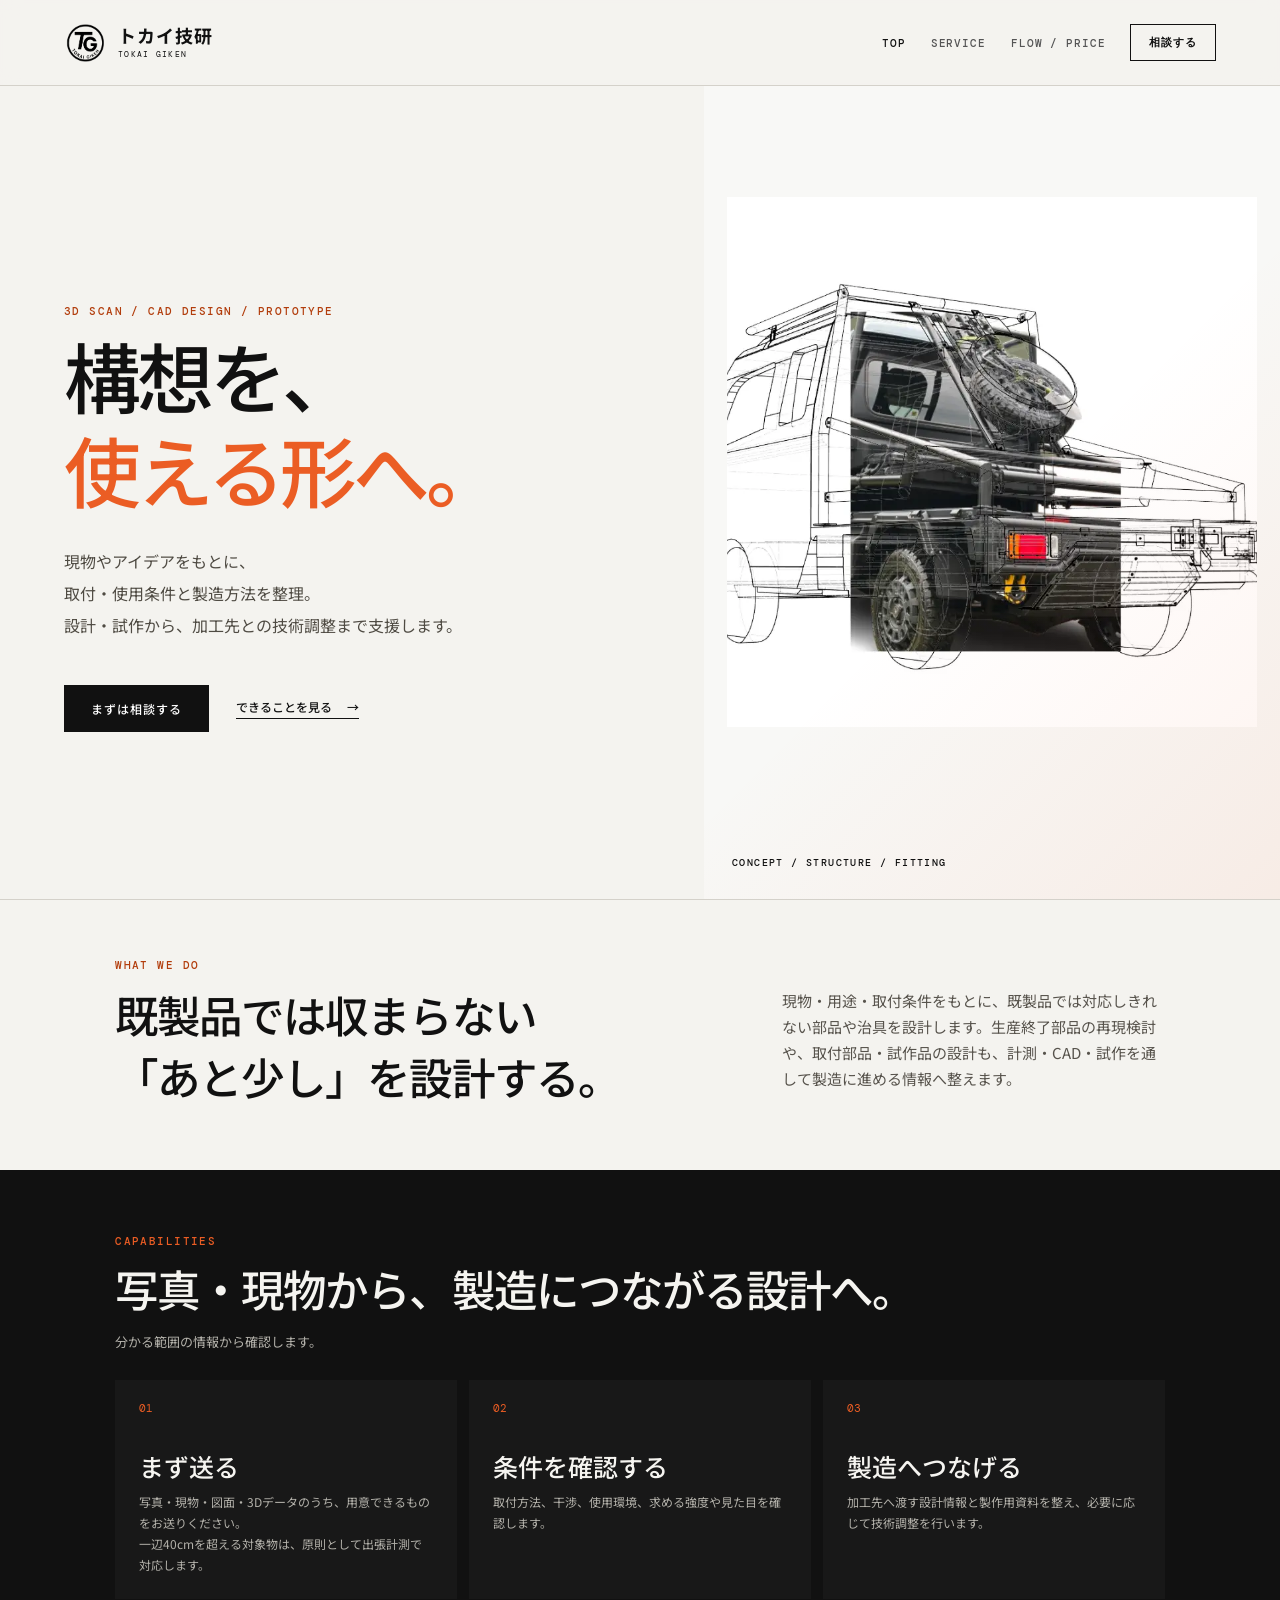
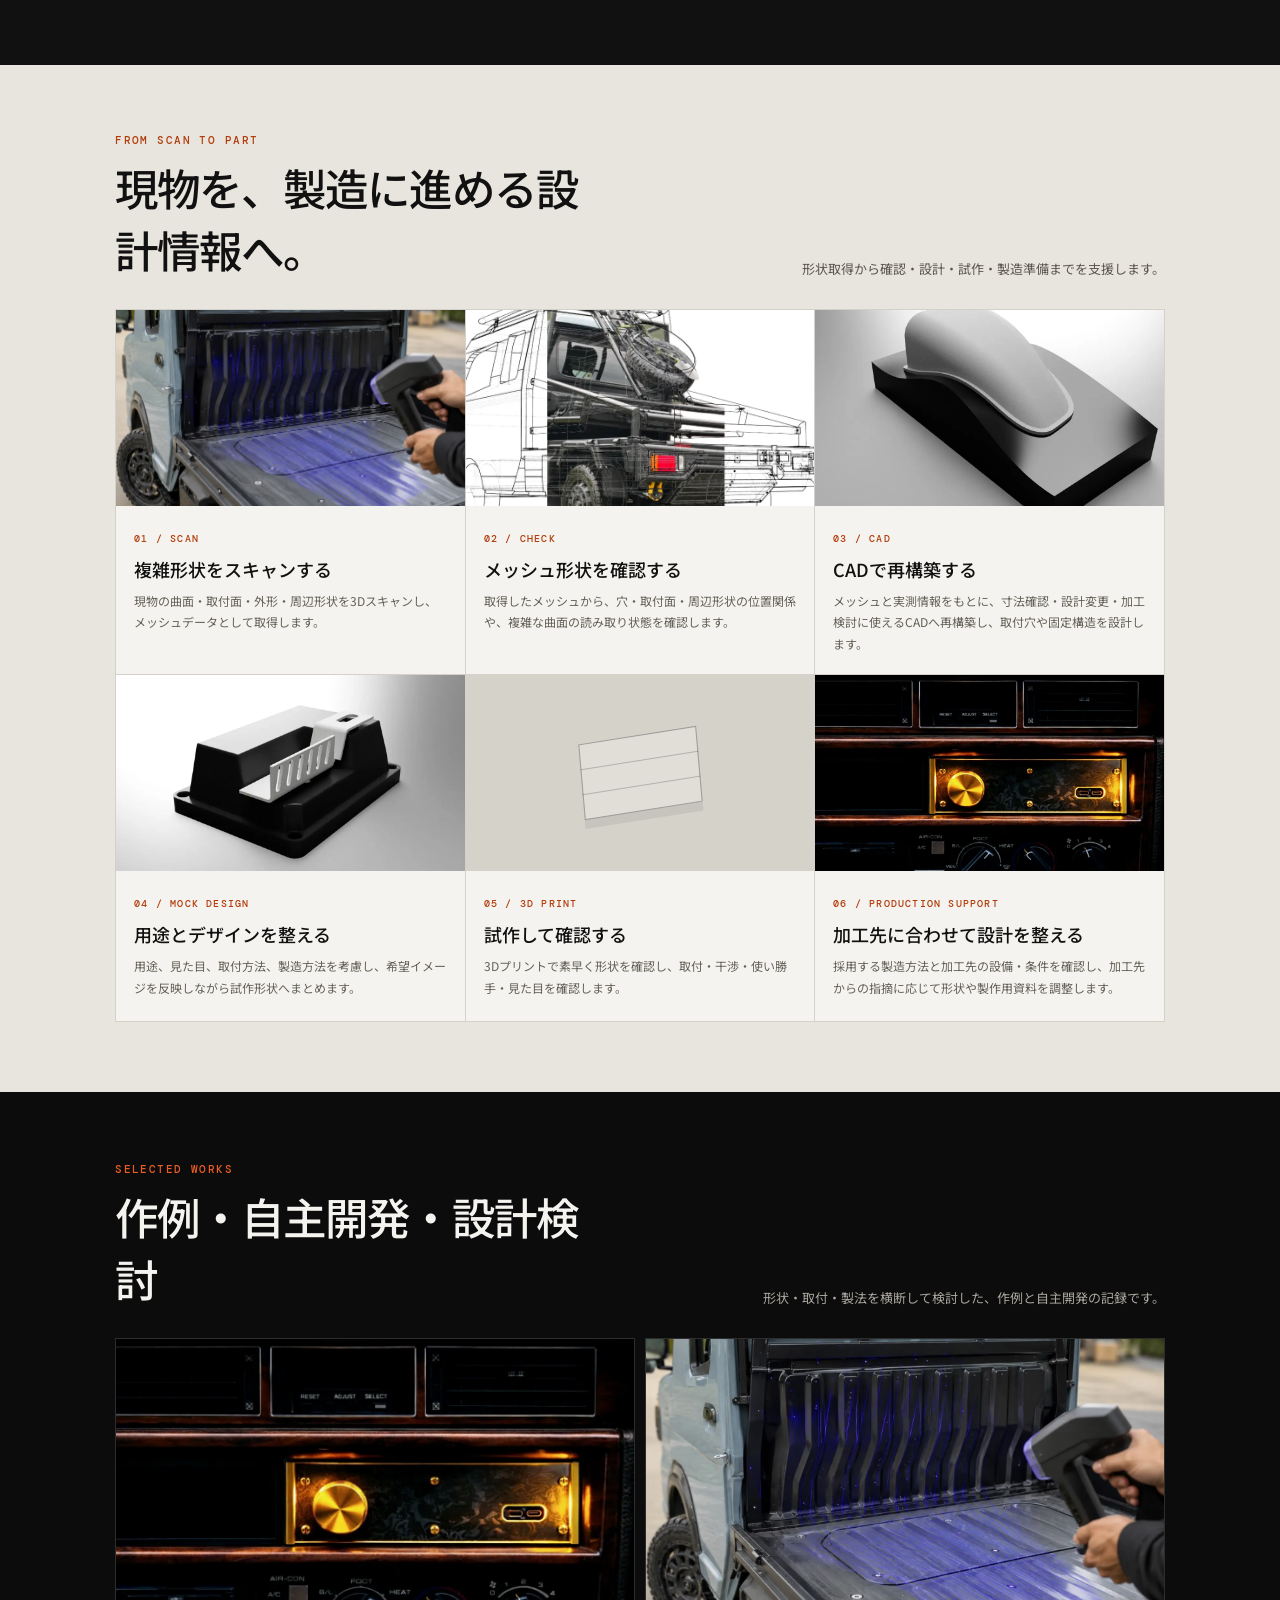
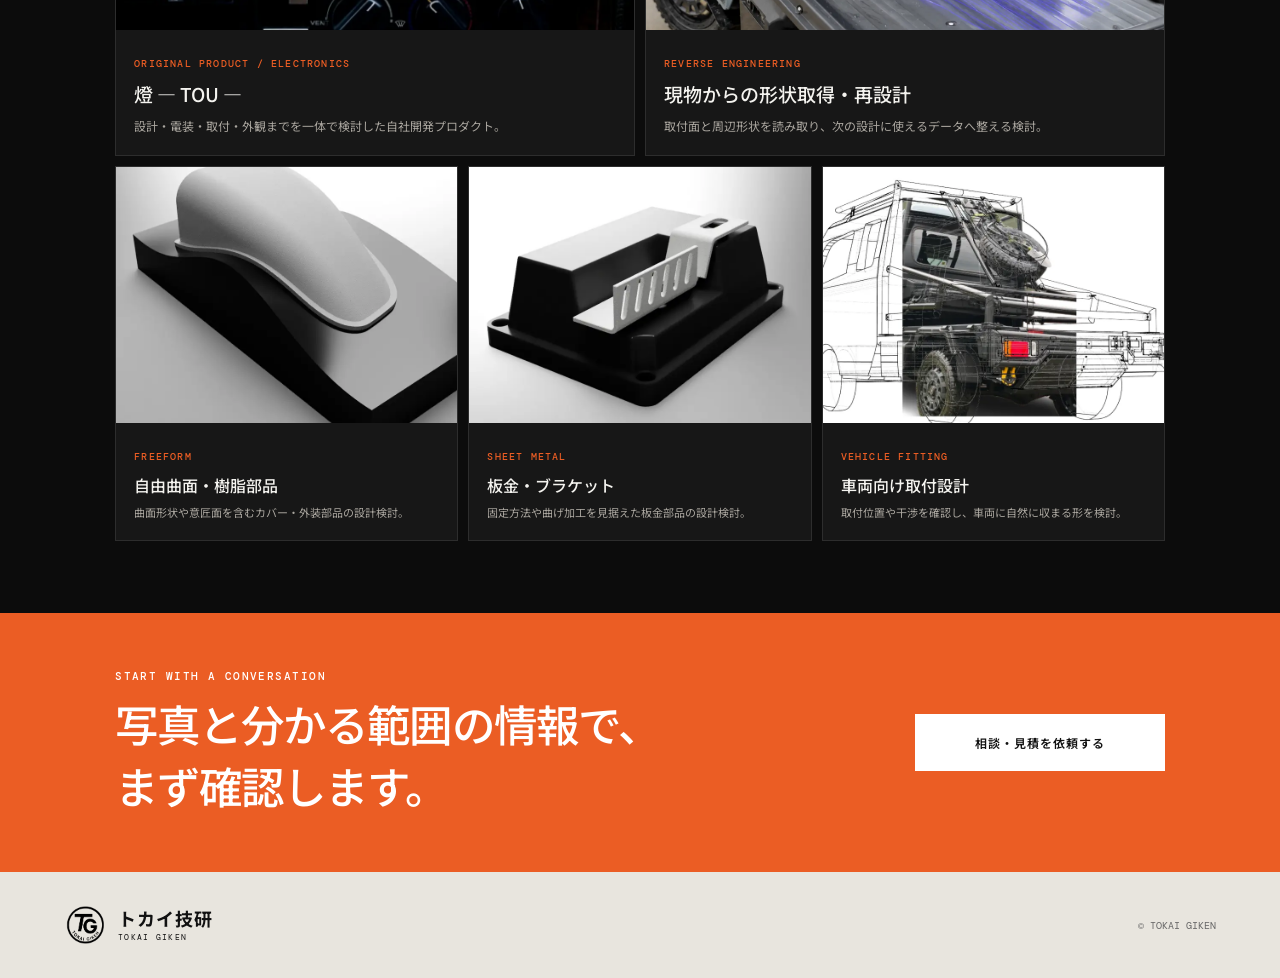
==== commit 9711c121: "Add files via upload" ====
--- a/index.html
+++ b/index.html
@@ -3,7 +3,8 @@
 <head>
   <meta charset="utf-8">
   <meta name="viewport" content="width=device-width,initial-scale=1">
-  <meta name="description" content="トカイ技研は、現物確認・3Dデータ化・部品設計・試作支援を通じて、構想を使える形へ整えます。">
+  <meta name="description" content="トカイ技研は、現物計測・CAD設計・試作・加工先との技術調整を通じて、アイデアを製造に進められる設計情報へ整えます。">
+  <meta name="site-version" content="v8">
   <title>トカイ技研 | 構想を、使える形へ。</title>
   <link rel="stylesheet" href="assets/style.css">
   <link rel="stylesheet" href="assets/project.css">
@@ -28,7 +29,7 @@
       <div class="hero-copy">
         <p class="eyebrow">3D SCAN / CAD DESIGN / PROTOTYPE</p>
         <h1>構想を、<br><em>使える形へ。</em></h1>
-        <p class="lead">作りたいものを、<br>使える形に整える。<br>現物・用途・取付条件をもとに、部品・治具・試作品の設計を行います。</p>
+        <p class="lead">現物やアイデアをもとに、<br>取付・使用条件と製造方法を整理。<br>設計・試作から、加工先との技術調整まで支援します。</p>
         <div class="actions">
           <a class="button primary" href="contact.html">まずは相談する</a>
           <a class="text-link" href="service.html">できることを見る <span>→</span></a>
@@ -44,31 +45,31 @@
       <p class="eyebrow">WHAT WE DO</p>
       <div class="split-title">
         <h2>既製品では収まらない<br>「あと少し」を設計する。</h2>
-        <p>現物・用途・取付条件をもとに、既製品では対応しきれない部品や治具の形状を設計します。生産終了部品の再現、取付用部品、試作品などを、採寸・3Dデータ化・試作を通して使用環境に合う形へ整えます。</p>
+        <p>現物・用途・取付条件をもとに、既製品では対応しきれない部品や治具を設計します。生産終了部品の再現検討や、取付部品・試作品の設計も、計測・CAD・試作を通して製造に進める情報へ整えます。</p>
       </div>
     </section>
 
     <section class="section dark service-teaser">
       <div class="capability-heading">
         <p class="eyebrow">CAPABILITIES</p>
-        <h2>写真・現物から、使える形へ。</h2>
-        <p class="capability-lead">写真、現物、図面、3Dデータから相談できます。</p>
+        <h2>写真・現物から、製造につながる設計へ。</h2>
+        <p class="capability-lead">分かる範囲の情報から確認します。</p>
       </div>
       <div class="capability-grid">
         <article>
           <span>01</span>
           <h3>まず送る</h3>
-          <p>写真・現物・図面・3Dデータから相談できます。<br>40cm四方を超えるものは、出張計測で確認します。</p>
+          <p>写真・現物・図面・3Dデータのうち、用意できるものをお送りください。<br>一辺40cmを超える対象物は、原則として出張計測で対応します。</p>
         </article>
         <article>
           <span>02</span>
-          <h3>確認する</h3>
-          <p>寸法・干渉・取付条件・使う環境を確認します。</p>
+          <h3>条件を確認する</h3>
+          <p>取付方法、干渉、使用環境、求める強度や見た目を確認します。</p>
         </article>
         <article>
           <span>03</span>
-          <h3>形にする</h3>
-          <p>CAD・試作・製作用データを整え、取付・外注加工・小ロット製作へつなげます。</p>
+          <h3>製造へつなげる</h3>
+          <p>加工先へ渡す設計情報と製作用資料を整え、必要に応じて技術調整を行います。</p>
         </article>
       </div>
     </section>
@@ -77,34 +78,34 @@
       <div class="section-head process-heading">
         <div>
           <p class="eyebrow">FROM SCAN TO PART</p>
-          <h2>現物から、使える部品へ。</h2>
+          <h2>現物を、製造に進める設計情報へ。</h2>
         </div>
-        <p>形状取得から確認・設計・試作までを通して、実用品の製作につなげます。</p>
+        <p>形状取得から確認・設計・試作・製造準備までを支援します。</p>
       </div>
       <div class="process-grid">
         <article class="process-card">
           <div class="process-media"><img src="assets/images/scan-reference.webp" alt="現物形状の3Dスキャンイメージ"></div>
-          <div class="process-copy"><span>01 / SCAN</span><h3>複雑形状をスキャンする</h3><p>現物の曲面・取付面・干渉箇所を3Dスキャンで取得し、後工程の確認に使えるデータへつなげます。</p><small class="scanner-spec">体積精度：0.015 mm + 0.04 mm × L（m）<br><span>メーカー公称値／Lは対象物の長さ（m）</span></small></div>
+          <div class="process-copy"><span>01 / SCAN</span><h3>複雑形状をスキャンする</h3><p>現物の曲面・取付面・外形・周辺形状を3Dスキャンし、メッシュデータとして取得します。</p></div>
         </article>
         <article class="process-card">
           <div class="process-media"><img src="assets/images/truck-design.webp" alt="取得データと取付条件の確認イメージ"></div>
-          <div class="process-copy"><span>02 / CHECK</span><h3>データとして確認する</h3><p>取得したメッシュをもとに、穴位置・周辺形状・干渉しやすい部分を確認します。</p></div>
+          <div class="process-copy"><span>02 / CHECK</span><h3>メッシュ形状を確認する</h3><p>取得したメッシュから、穴・取付面・周辺形状の位置関係や、複雑な曲面の読み取り状態を確認します。</p></div>
         </article>
         <article class="process-card">
           <div class="process-media"><img src="assets/images/freeform-design.webp" alt="3DCADによる形状編集イメージ"></div>
-          <div class="process-copy"><span>03 / CAD</span><h3>CADで編集する</h3><p>測定・加工検討に使えるCADデータへ整理し、必要な位置や固定構造を再設計します。</p></div>
+          <div class="process-copy"><span>03 / CAD</span><h3>CADで再構築する</h3><p>メッシュと実測情報をもとに、寸法確認・設計変更・加工検討に使えるCADへ再構築し、取付穴や固定構造を設計します。</p></div>
         </article>
         <article class="process-card">
           <div class="process-media"><img src="assets/images/sheetmetal-design.webp" alt="用途と製作方法を考慮したモック設計イメージ"></div>
-          <div class="process-copy"><span>04 / MOCK DESIGN</span><h3>モックデザインを作る</h3><p>用途・見た目・製作方法を考慮し、希望イメージがあれば反映しながら試作形状へまとめます。</p></div>
+          <div class="process-copy"><span>04 / MOCK DESIGN</span><h3>用途とデザインを整える</h3><p>用途、見た目、取付方法、製造方法を考慮し、希望イメージを反映しながら試作形状へまとめます。</p></div>
         </article>
         <article class="process-card">
-          <div class="process-media placeholder"><span>IMAGE / 3D PRINT</span></div>
-          <div class="process-copy"><span>05 / 3D PRINT</span><h3>3Dプリントで試す</h3><p>プリント品で素早く形を確認し、取付・干渉・使い勝手を見ます。</p></div>
+          <div class="process-media print-placeholder" aria-hidden="true"><i></i></div>
+          <div class="process-copy"><span>05 / 3D PRINT</span><h3>試作して確認する</h3><p>3Dプリントで素早く形状を確認し、取付・干渉・使い勝手・見た目を確認します。</p></div>
         </article>
         <article class="process-card">
           <div class="process-media"><img src="assets/images/tou-installed.webp" alt="製作した部品を実際の環境へ取り付けたイメージ"></div>
-          <div class="process-copy"><span>06 / PRODUCTION</span><h3>製作・発注につなげる</h3><p>確認後、必要に応じて外注加工や実用品製作へ進めるデータを整えます。</p></div>
+          <div class="process-copy"><span>06 / PRODUCTION SUPPORT</span><h3>加工先に合わせて設計を整える</h3><p>採用する製造方法と加工先の設備・条件を確認し、加工先からの指摘に応じて形状や製作用資料を調整します。</p></div>
         </article>
       </div>
     </section>
@@ -113,9 +114,9 @@
       <div class="section-head works-heading">
         <div>
           <p class="eyebrow">SELECTED WORKS</p>
-          <h2>作例と開発事例</h2>
+          <h2>作例・自主開発・設計検討</h2>
         </div>
-        <p>形状・取付・製法を横断して考えた、自主開発と設計検討の記録です。</p>
+        <p>形状・取付・製法を横断して検討した、作例と自主開発の記録です。</p>
       </div>
       <div class="works-grid">
         <article class="work-card featured">
@@ -137,18 +138,6 @@
         <article class="work-card compact">
           <div class="work-media"><img src="assets/images/truck-design.webp" alt="車両向け取付部品の構想設計"></div>
           <div class="work-copy"><span>VEHICLE FITTING</span><h3>車両向け取付設計</h3><p>取付位置や干渉を確認し、車両に自然に収まる形を検討。</p></div>
-        </article>
-        <article class="work-card compact">
-          <div class="work-media placeholder"><span>IMAGE / FIXTURE</span></div>
-          <div class="work-copy"><span>FIXTURE DESIGN</span><h3>治具・補助部品</h3><p>作業や取付を補助するための形状を設計。</p></div>
-        </article>
-        <article class="work-card compact">
-          <div class="work-media placeholder"><span>IMAGE / PRODUCT</span></div>
-          <div class="work-copy"><span>PRODUCT DESIGN</span><h3>工業製品・什器</h3><p>用途や設置条件に合わせた部品・什器の形状検討。</p></div>
-        </article>
-        <article class="work-card compact">
-          <div class="work-media placeholder"><span>IMAGE / ELECTRONICS</span></div>
-          <div class="work-copy"><span>ELECTRONICS</span><h3>電子部品を含む開発</h3><p>筐体、取付、配線まわりを含めた設計検討。</p></div>
         </article>
       </div>
     </section>
--- a/assets/style.css
+++ b/assets/style.css
@@ -1,2 +1,656 @@
-@import url('https://fonts.googleapis.com/css2?family=DM+Mono:wght@400;500&family=Noto+Sans+JP:wght@400;500;600;700&display=swap');
-:root{--ink:#111;--soft:#f4f3ef;--line:#d4d1ca;--muted:#77736b;--orange:#eb5d24}*{box-sizing:border-box}html{scroll-behavior:smooth}body{margin:0;background:var(--soft);color:var(--ink);font-family:'Noto Sans JP',sans-serif;line-height:1.75}.site-header{height:86px;display:flex;align-items:center;justify-content:space-between;padding:0 5vw;border-bottom:1px solid var(--line);background:rgba(244,243,239,.93);position:sticky;top:0;z-index:5;backdrop-filter:blur(10px)}.brand{display:flex;align-items:center;gap:10px;color:var(--ink);text-decoration:none;font-size:17px;font-weight:700;letter-spacing:.06em;line-height:1.1}.brand-mark{font:500 12px 'DM Mono';letter-spacing:0;color:var(--soft);background:var(--ink);height:30px;width:30px;display:grid;place-items:center}.brand small{display:block;font:400 8px 'DM Mono';letter-spacing:.16em;margin-top:3px}nav{display:flex;align-items:center;gap:25px}nav a{font:500 11px 'DM Mono';letter-spacing:.08em;color:#555;text-decoration:none}nav a:hover,nav .active{color:var(--ink)}.nav-cta{border:1px solid var(--ink);padding:9px 16px;color:var(--ink)}.menu-button{display:none;background:0;border:0;font:500 11px 'DM Mono';letter-spacing:.1em}.hero{min-height:calc(100vh - 86px);display:grid;grid-template-columns:1.1fr .9fr;align-items:stretch;border-bottom:1px solid var(--line)}.hero-copy{padding:11vw 5vw 7vw;display:flex;flex-direction:column;justify-content:center}.eyebrow{font:500 11px 'DM Mono';letter-spacing:.13em;margin:0 0 23px;color:var(--orange)}h1,h2,h3,p{margin-top:0}h1{font-size:clamp(45px,6vw,90px);line-height:1.22;letter-spacing:-.055em;font-weight:500;margin-bottom:30px}h1 em{font-style:normal;color:var(--orange)}h2{font-size:clamp(29px,3.4vw,54px);line-height:1.42;letter-spacing:-.045em;font-weight:500}.lead{font-size:16px;line-height:2;color:#4f4b43}.actions{display:flex;align-items:center;gap:27px;margin-top:28px}.button{display:inline-block;text-decoration:none;border:0;cursor:pointer;padding:15px 27px;font:500 12px 'Noto Sans JP';letter-spacing:.08em}.primary{background:var(--ink);color:#fff}.text-link{font:500 12px 'Noto Sans JP';color:var(--ink);text-decoration:none;border-bottom:1px solid var(--ink);padding-bottom:3px}.text-link span{padding-left:12px}.hero-object{background:#dedbd3;position:relative;overflow:hidden;display:grid;place-items:center}.hero-object>p{position:absolute;bottom:38px;font:400 10px 'DM Mono';letter-spacing:.16em}.orbit{border:1px solid rgba(17,17,17,.18);border-radius:50%;height:62%;aspect-ratio:1;position:absolute;transform:rotate(-20deg)}.orbit:after{content:'';position:absolute;width:115%;height:25%;border:1px solid rgba(17,17,17,.22);border-radius:50%;top:35%;left:-8%;transform:rotate(45deg)}.object-core{height:260px;width:260px;background:var(--ink);border-radius:43% 57% 52% 48% / 45% 41% 59% 55%;box-shadow:18px 20px 0 #b7b3aa;position:relative;transform:rotate(-18deg)}.object-core i{height:29px;width:29px;background:var(--orange);border-radius:50%;position:absolute;border:5px solid #262626}.object-core i:nth-child(1){top:28px;left:35px}.object-core i:nth-child(2){right:36px;top:81px}.object-core i:nth-child(3){bottom:36px;left:76px}.object-core b{font:400 12px 'DM Mono';color:#fff;position:absolute;bottom:19px;right:27px;transform:rotate(18deg)}.section{padding:120px 9vw}.split-title{display:grid;grid-template-columns:1.1fr .8fr;gap:11vw;align-items:end}.split-title p{font-size:15px;color:#57534c}.dark{background:var(--ink);color:#f5f4f0}.section-head{display:flex;justify-content:space-between;align-items:flex-start;margin-bottom:55px}.light{color:white;border-color:white}.capability-grid{display:grid;grid-template-columns:repeat(3,1fr);border-top:1px solid #595959}.capability-grid article{min-height:330px;padding:25px 28px;border-right:1px solid #595959;display:flex;flex-direction:column}.capability-grid article:first-child{border-left:1px solid #595959}.capability-grid span,.service-list>article>span,.flow li>span{font:400 11px 'DM Mono';color:var(--orange)}.capability-grid h3{font-size:29px;line-height:1.5;font-weight:500;margin:auto 0 12px}.capability-grid p{font-size:13px;color:#b3b1aa;margin:0}.examples{background:#e8e5de}.example-grid{display:grid;grid-template-columns:repeat(3,1fr);gap:18px}.example-grid article{background:var(--soft);padding:27px;min-height:260px}.example-number{font:400 18px 'DM Mono';color:var(--orange);margin-bottom:60px}.example-grid h3{font-size:19px;line-height:1.55;font-weight:500}.example-grid p{font-size:13px;color:#656158}.contact-band{background:var(--orange);color:#fff;padding:85px 9vw;display:flex;justify-content:space-between;align-items:center}.contact-band .eyebrow{color:#fff}.contact-band h2{margin:0}.white{background:#fff;color:var(--ink)}footer{padding:32px 5vw;display:flex;align-items:center;justify-content:space-between;background:#e8e5de}footer p{margin:0;font:400 10px 'DM Mono';color:#666}.page-hero{padding:130px 12vw 90px;border-bottom:1px solid var(--line);background:#e8e5de}.page-hero h1{font-size:clamp(42px,5.4vw,77px);margin-bottom:25px}.page-hero>p:last-child{max-width:540px;color:#565148}.service-list{padding-top:0;padding-bottom:70px}.service-list article{display:grid;grid-template-columns:75px 1fr auto;gap:24px;padding:56px 0;border-bottom:1px solid var(--line)}.service-list h2{font-size:29px;margin-bottom:14px}.service-lead{margin-bottom:20px}.service-list ul{padding-left:18px;color:#605c54;font-size:14px}.service-price{font:400 12px 'DM Mono';color:var(--orange);white-space:nowrap}.note{background:#dfdcd4;padding-top:55px;padding-bottom:55px}.note h2{font-size:22px;margin-bottom:12px}.note p{max-width:760px;font-size:13px;color:#5f5a52}.flow{background:#e8e5de}.flow ol{padding:0;margin:40px 0 0;list-style:none;border-top:1px solid var(--line)}.flow li{display:grid;grid-template-columns:90px 1fr;gap:20px;padding:28px 0;border-bottom:1px solid var(--line)}.flow h2{font-size:25px;margin-bottom:5px}.flow p{font-size:14px;color:#5b574f;margin:0}.price{display:grid;grid-template-columns:.8fr 1.2fr;gap:10vw}.price>div>p{font-size:14px;color:#5b574f}.price-table{border-top:1px solid var(--ink)}.price-table div{display:flex;justify-content:space-between;padding:15px 0;border-bottom:1px solid var(--line);gap:15px}.price-table p{margin:0;font-size:14px}.price-table strong{font:500 14px 'DM Mono';color:var(--orange);white-space:nowrap}.contact-hero{padding-bottom:70px}.form-section{max-width:950px;margin:auto;padding-top:80px}.form-grid{display:grid;grid-template-columns:1fr 1fr;gap:20px}.form-section label{display:block;font-size:13px;margin-bottom:25px}.form-section b{font:400 10px 'DM Mono';color:var(--orange);margin-left:6px}.form-section input,.form-section textarea,.form-section select{font:400 15px 'Noto Sans JP';display:block;width:100%;border:0;border-bottom:1px solid #aaa59c;border-radius:0;background:transparent;padding:10px 0;outline:none;color:var(--ink)}.form-section textarea{resize:vertical}.form-section input:focus,.form-section textarea:focus,.form-section select:focus{border-color:var(--orange)}.file-label{border:1px dashed #aaa59c;padding:20px}.file-label input{border:0;padding:8px 0 0}.file-label small{display:block;font-size:11px;color:#666}.submit{margin-top:12px}.form-note{font-size:11px;color:#777;margin-top:18px}@media(max-width:740px){.site-header{height:68px;padding:0 5.5vw}.brand{font-size:15px}.brand-mark{height:26px;width:26px;font-size:10px}nav{display:none}.menu-button{display:block}.site-header.open nav{display:flex;position:absolute;top:67px;left:0;width:100%;background:var(--soft);padding:22px 5.5vw;flex-direction:column;align-items:flex-start;gap:19px;border-bottom:1px solid var(--line)}.hero{grid-template-columns:1fr;min-height:unset}.hero-copy{padding:19vw 7vw 16vw}.hero-object{height:430px}.object-core{height:200px;width:200px}.section{padding:75px 7vw}.split-title,.price{grid-template-columns:1fr;gap:20px}.capability-grid,.example-grid{grid-template-columns:1fr}.capability-grid article,.capability-grid article:first-child{min-height:230px;border-left:1px solid #595959;border-bottom:0}.example-grid article{min-height:210px}.contact-band{padding:60px 7vw;display:block}.contact-band .button{margin-top:25px}.page-hero{padding:80px 7vw 60px}.service-list article{grid-template-columns:45px 1fr;gap:12px;padding:38px 0}.service-list .service-price{grid-column:2}.service-list h2{font-size:24px}.flow li{grid-template-columns:48px 1fr}.form-section{padding-top:55px}.form-grid{grid-template-columns:1fr;gap:0}.actions{align-items:flex-start;flex-direction:column;gap:20px}footer{padding:25px 7vw}.hero-object>p{bottom:22px}}
+@import url("https://fonts.googleapis.com/css2?family=DM+Mono:wght@400;500&family=Noto+Sans+JP:wght@400;500;600;700&display=swap");
+:root {
+  --ink: #111;
+  --soft: #f4f3ef;
+  --line: #d4d1ca;
+  --muted: #77736b;
+  --orange: #eb5d24;
+  --orange-text: #b23d0c;
+}
+* {
+  box-sizing: border-box;
+}
+html {
+  scroll-behavior: smooth;
+}
+body {
+  margin: 0;
+  background: var(--soft);
+  color: var(--ink);
+  font-family: "Noto Sans JP", sans-serif;
+  line-height: 1.75;
+}
+.site-header {
+  height: 86px;
+  display: flex;
+  align-items: center;
+  justify-content: space-between;
+  padding: 0 5vw;
+  border-bottom: 1px solid var(--line);
+  background: rgba(244, 243, 239, 0.93);
+  position: sticky;
+  top: 0;
+  z-index: 5;
+  backdrop-filter: blur(10px);
+}
+.brand {
+  display: flex;
+  align-items: center;
+  gap: 10px;
+  color: var(--ink);
+  text-decoration: none;
+  font-size: 17px;
+  font-weight: 700;
+  letter-spacing: 0.06em;
+  line-height: 1.1;
+}
+.brand-mark {
+  font: 500 12px "DM Mono";
+  letter-spacing: 0;
+  color: var(--soft);
+  background: var(--ink);
+  height: 30px;
+  width: 30px;
+  display: grid;
+  place-items: center;
+}
+.brand small {
+  display: block;
+  font: 400 8px "DM Mono";
+  letter-spacing: 0.16em;
+  margin-top: 3px;
+}
+nav {
+  display: flex;
+  align-items: center;
+  gap: 25px;
+}
+nav a {
+  font: 500 11px "DM Mono";
+  letter-spacing: 0.08em;
+  color: #555;
+  text-decoration: none;
+}
+nav a:hover,
+nav .active {
+  color: var(--ink);
+}
+.brand:focus-visible,
+nav a:focus-visible,
+.menu-button:focus-visible,
+.button:focus-visible,
+.text-link:focus-visible {
+  outline: 2px solid var(--orange-text);
+  outline-offset: 4px;
+}
+.nav-cta {
+  border: 1px solid var(--ink);
+  padding: 9px 16px;
+  color: var(--ink);
+}
+.menu-button {
+  display: none;
+  background: 0;
+  border: 0;
+  font: 500 11px "DM Mono";
+  letter-spacing: 0.1em;
+}
+.hero {
+  min-height: calc(100vh - 86px);
+  display: grid;
+  grid-template-columns: 1.1fr 0.9fr;
+  align-items: stretch;
+  border-bottom: 1px solid var(--line);
+}
+.hero-copy {
+  padding: 11vw 5vw 7vw;
+  display: flex;
+  flex-direction: column;
+  justify-content: center;
+}
+.eyebrow {
+  font: 500 11px "DM Mono";
+  letter-spacing: 0.13em;
+  margin: 0 0 23px;
+  color: var(--orange-text);
+}
+.dark .eyebrow,
+.works-section .eyebrow {
+  color: var(--orange);
+}
+h1,
+h2,
+h3,
+p {
+  margin-top: 0;
+}
+h1 {
+  font-size: clamp(45px, 6vw, 90px);
+  line-height: 1.22;
+  letter-spacing: -0.055em;
+  font-weight: 500;
+  margin-bottom: 30px;
+}
+h1 em {
+  font-style: normal;
+  color: var(--orange);
+}
+h2 {
+  font-size: clamp(29px, 3.4vw, 54px);
+  line-height: 1.42;
+  letter-spacing: -0.045em;
+  font-weight: 500;
+}
+.lead {
+  font-size: 16px;
+  line-height: 2;
+  color: #4f4b43;
+}
+.actions {
+  display: flex;
+  align-items: center;
+  gap: 27px;
+  margin-top: 28px;
+}
+.button {
+  display: inline-block;
+  text-decoration: none;
+  border: 0;
+  cursor: pointer;
+  padding: 15px 27px;
+  font: 500 12px "Noto Sans JP";
+  letter-spacing: 0.08em;
+}
+.primary {
+  background: var(--ink);
+  color: #fff;
+}
+.text-link {
+  font: 500 12px "Noto Sans JP";
+  color: var(--ink);
+  text-decoration: none;
+  border-bottom: 1px solid var(--ink);
+  padding-bottom: 3px;
+}
+.text-link span {
+  padding-left: 12px;
+}
+.hero-object {
+  background: #dedbd3;
+  position: relative;
+  overflow: hidden;
+  display: grid;
+  place-items: center;
+}
+.hero-object > p {
+  position: absolute;
+  bottom: 38px;
+  font: 400 10px "DM Mono";
+  letter-spacing: 0.16em;
+}
+.orbit {
+  border: 1px solid rgba(17, 17, 17, 0.18);
+  border-radius: 50%;
+  height: 62%;
+  aspect-ratio: 1;
+  position: absolute;
+  transform: rotate(-20deg);
+}
+.orbit:after {
+  content: "";
+  position: absolute;
+  width: 115%;
+  height: 25%;
+  border: 1px solid rgba(17, 17, 17, 0.22);
+  border-radius: 50%;
+  top: 35%;
+  left: -8%;
+  transform: rotate(45deg);
+}
+.object-core {
+  height: 260px;
+  width: 260px;
+  background: var(--ink);
+  border-radius: 43% 57% 52% 48% / 45% 41% 59% 55%;
+  box-shadow: 18px 20px 0 #b7b3aa;
+  position: relative;
+  transform: rotate(-18deg);
+}
+.object-core i {
+  height: 29px;
+  width: 29px;
+  background: var(--orange);
+  border-radius: 50%;
+  position: absolute;
+  border: 5px solid #262626;
+}
+.object-core i:nth-child(1) {
+  top: 28px;
+  left: 35px;
+}
+.object-core i:nth-child(2) {
+  right: 36px;
+  top: 81px;
+}
+.object-core i:nth-child(3) {
+  bottom: 36px;
+  left: 76px;
+}
+.object-core b {
+  font: 400 12px "DM Mono";
+  color: #fff;
+  position: absolute;
+  bottom: 19px;
+  right: 27px;
+  transform: rotate(18deg);
+}
+.section {
+  padding: 120px 9vw;
+}
+.split-title {
+  display: grid;
+  grid-template-columns: 1.1fr 0.8fr;
+  gap: 11vw;
+  align-items: end;
+}
+.split-title p {
+  font-size: 15px;
+  color: #57534c;
+}
+.dark {
+  background: var(--ink);
+  color: #f5f4f0;
+}
+.section-head {
+  display: flex;
+  justify-content: space-between;
+  align-items: flex-start;
+  margin-bottom: 55px;
+}
+.light {
+  color: white;
+  border-color: white;
+}
+.capability-grid {
+  display: grid;
+  grid-template-columns: repeat(3, 1fr);
+  border-top: 1px solid #595959;
+}
+.capability-grid article {
+  min-height: 330px;
+  padding: 25px 28px;
+  border-right: 1px solid #595959;
+  display: flex;
+  flex-direction: column;
+}
+.capability-grid article:first-child {
+  border-left: 1px solid #595959;
+}
+.capability-grid span {
+  font: 400 11px "DM Mono";
+  color: var(--orange);
+}
+.service-list > article > span,
+.flow li > span {
+  font: 400 11px "DM Mono";
+  color: var(--orange-text);
+}
+.capability-grid h3 {
+  font-size: 29px;
+  line-height: 1.5;
+  font-weight: 500;
+  margin: auto 0 12px;
+}
+.capability-grid p {
+  font-size: 13px;
+  color: #b3b1aa;
+  margin: 0;
+}
+.examples {
+  background: #e8e5de;
+}
+.example-grid {
+  display: grid;
+  grid-template-columns: repeat(3, 1fr);
+  gap: 18px;
+}
+.example-grid article {
+  background: var(--soft);
+  padding: 27px;
+  min-height: 260px;
+}
+.example-number {
+  font: 400 18px "DM Mono";
+  color: var(--orange);
+  margin-bottom: 60px;
+}
+.example-grid h3 {
+  font-size: 19px;
+  line-height: 1.55;
+  font-weight: 500;
+}
+.example-grid p {
+  font-size: 13px;
+  color: #656158;
+}
+.contact-band {
+  background: var(--orange);
+  color: #fff;
+  padding: 85px 9vw;
+  display: flex;
+  justify-content: space-between;
+  align-items: center;
+}
+.contact-band .eyebrow {
+  color: #fff;
+}
+.contact-band h2 {
+  margin: 0;
+}
+.white {
+  background: #fff;
+  color: var(--ink);
+}
+footer {
+  padding: 32px 5vw;
+  display: flex;
+  align-items: center;
+  justify-content: space-between;
+  background: #e8e5de;
+}
+footer p {
+  margin: 0;
+  font: 400 10px "DM Mono";
+  color: #666;
+}
+.page-hero {
+  padding: 130px 12vw 90px;
+  border-bottom: 1px solid var(--line);
+  background: #e8e5de;
+}
+.page-hero h1 {
+  font-size: clamp(42px, 5.4vw, 77px);
+  margin-bottom: 25px;
+}
+.page-hero > p:last-child {
+  max-width: 540px;
+  color: #565148;
+}
+.service-list {
+  padding-top: 0;
+  padding-bottom: 70px;
+}
+.service-list article {
+  display: grid;
+  grid-template-columns: 75px 1fr auto;
+  gap: 24px;
+  padding: 56px 0;
+  border-bottom: 1px solid var(--line);
+}
+.service-list h2 {
+  font-size: 29px;
+  margin-bottom: 14px;
+}
+.service-lead {
+  margin-bottom: 20px;
+}
+.service-list ul {
+  padding-left: 18px;
+  color: #605c54;
+  font-size: 14px;
+}
+.service-price {
+  font: 400 12px "DM Mono";
+  color: var(--orange-text);
+  white-space: nowrap;
+}
+.note {
+  background: #dfdcd4;
+  padding-top: 55px;
+  padding-bottom: 55px;
+}
+.note h2 {
+  font-size: 22px;
+  margin-bottom: 12px;
+}
+.note p {
+  max-width: 760px;
+  font-size: 13px;
+  color: #5f5a52;
+}
+.flow {
+  background: #e8e5de;
+}
+.flow ol {
+  padding: 0;
+  margin: 40px 0 0;
+  list-style: none;
+  border-top: 1px solid var(--line);
+}
+.flow li {
+  display: grid;
+  grid-template-columns: 90px 1fr;
+  gap: 20px;
+  padding: 28px 0;
+  border-bottom: 1px solid var(--line);
+}
+.flow h2 {
+  font-size: 25px;
+  margin-bottom: 5px;
+}
+.flow p {
+  font-size: 14px;
+  color: #5b574f;
+  margin: 0;
+}
+.price {
+  display: grid;
+  grid-template-columns: 0.8fr 1.2fr;
+  gap: 10vw;
+}
+.price > div > p {
+  font-size: 14px;
+  color: #5b574f;
+}
+.price-table {
+  border-top: 1px solid var(--ink);
+}
+.price-table div {
+  display: flex;
+  justify-content: space-between;
+  padding: 15px 0;
+  border-bottom: 1px solid var(--line);
+  gap: 15px;
+}
+.price-table p {
+  margin: 0;
+  font-size: 14px;
+}
+.price-table strong {
+  font: 500 14px "DM Mono";
+  color: var(--orange-text);
+  white-space: nowrap;
+}
+.contact-hero {
+  padding-bottom: 70px;
+}
+.form-section {
+  max-width: 950px;
+  margin: auto;
+  padding-top: 80px;
+}
+.form-grid {
+  display: grid;
+  grid-template-columns: 1fr 1fr;
+  gap: 20px;
+}
+.form-section label {
+  display: block;
+  font-size: 13px;
+  margin-bottom: 25px;
+}
+.form-section b {
+  font: 400 10px "DM Mono";
+  color: var(--orange-text);
+  margin-left: 6px;
+}
+.form-section input,
+.form-section textarea,
+.form-section select {
+  font: 400 15px "Noto Sans JP";
+  display: block;
+  width: 100%;
+  border: 0;
+  border-bottom: 1px solid #aaa59c;
+  border-radius: 0;
+  background: transparent;
+  padding: 10px 0;
+  outline: none;
+  color: var(--ink);
+}
+.form-section textarea {
+  resize: vertical;
+}
+.form-section input:focus,
+.form-section textarea:focus,
+.form-section select:focus {
+  border-color: var(--orange-text);
+}
+.form-section input:focus-visible,
+.form-section textarea:focus-visible,
+.form-section select:focus-visible,
+.form-section button:focus-visible {
+  outline: 2px solid var(--orange-text);
+  outline-offset: 3px;
+}
+.file-label {
+  border: 1px dashed #aaa59c;
+  padding: 20px;
+}
+.file-label input {
+  border: 0;
+  padding: 8px 0 0;
+}
+.file-label small {
+  display: block;
+  font-size: 11px;
+  color: #666;
+}
+.submit {
+  margin-top: 12px;
+}
+.form-note {
+  font-size: 11px;
+  color: #777;
+  margin-top: 18px;
+}
+@media (max-width: 740px) {
+  .site-header {
+    height: 68px;
+    padding: 0 5.5vw;
+  }
+  .brand {
+    font-size: 15px;
+  }
+  .brand-mark {
+    height: 26px;
+    width: 26px;
+    font-size: 10px;
+  }
+  nav {
+    display: none;
+  }
+  .menu-button {
+    display: block;
+  }
+  .site-header.open nav {
+    display: flex;
+    position: absolute;
+    top: 67px;
+    left: 0;
+    width: 100%;
+    background: var(--soft);
+    padding: 22px 5.5vw;
+    flex-direction: column;
+    align-items: flex-start;
+    gap: 19px;
+    border-bottom: 1px solid var(--line);
+  }
+  .hero {
+    grid-template-columns: 1fr;
+    min-height: unset;
+  }
+  .hero-copy {
+    padding: 19vw 7vw 16vw;
+  }
+  .hero-object {
+    height: 430px;
+  }
+  .object-core {
+    height: 200px;
+    width: 200px;
+  }
+  .section {
+    padding: 75px 7vw;
+  }
+  .split-title,
+  .price {
+    grid-template-columns: 1fr;
+    gap: 20px;
+  }
+  .capability-grid,
+  .example-grid {
+    grid-template-columns: 1fr;
+  }
+  .capability-grid article,
+  .capability-grid article:first-child {
+    min-height: 230px;
+    border-left: 1px solid #595959;
+    border-bottom: 0;
+  }
+  .example-grid article {
+    min-height: 210px;
+  }
+  .contact-band {
+    padding: 60px 7vw;
+    display: block;
+  }
+  .contact-band .button {
+    margin-top: 25px;
+  }
+  .page-hero {
+    padding: 80px 7vw 60px;
+  }
+  .service-list article {
+    grid-template-columns: 45px 1fr;
+    gap: 12px;
+    padding: 38px 0;
+  }
+  .service-list .service-price {
+    grid-column: 2;
+  }
+  .service-list h2 {
+    font-size: 24px;
+  }
+  .flow li {
+    grid-template-columns: 48px 1fr;
+  }
+  .form-section {
+    padding-top: 55px;
+  }
+  .form-grid {
+    grid-template-columns: 1fr;
+    gap: 0;
+  }
+  .actions {
+    align-items: flex-start;
+    flex-direction: column;
+    gap: 20px;
+  }
+  footer {
+    padding: 25px 7vw;
+  }
+  .hero-object > p {
+    bottom: 22px;
+  }
+}
--- a/assets/project.css
+++ b/assets/project.css
@@ -1,38 +1,7 @@
-/* Shared logo treatment */
-.brand {
-  gap: 11px;
-}
-
-.brand-mark {
-  width: 36px;
-  height: 36px;
-  flex: 0 0 auto;
-  overflow: hidden;
-  display: grid;
-  place-items: center;
-  background: transparent;
-  color: transparent;
-  font-size: 0;
-}
-
-.brand-mark img {
-  display: block;
-  width: 100%;
-  height: 100%;
-  object-fit: contain;
-}
-
-.brand-name {
-  display: block;
-  text-align: left;
-}
-
 .brand small {
   margin-top: 4px;
   text-align: left;
 }
-
-/* Hero */
 .hero-visual {
   margin: 0;
   position: relative;
@@ -41,104 +10,47 @@
   grid-template-rows: minmax(0, 1fr) auto;
   background: #f8f8f6;
 }
-
 .hero-visual::after {
   content: "";
   position: absolute;
   inset: 0;
-  background: linear-gradient(135deg, transparent 52%, rgba(235, 93, 36, .08));
+  background: linear-gradient(135deg, transparent 52%, rgba(235, 93, 36, 0.08));
   pointer-events: none;
 }
-
 .hero-image {
   min-height: 0;
   display: grid;
   place-items: center;
   overflow: hidden;
 }
-
 .hero-visual img {
   display: block;
   width: 92%;
   height: 92%;
   object-fit: contain;
 }
-
 .hero-visual figcaption {
   position: relative;
   z-index: 1;
   padding: 18px 28px 30px;
-  font: 500 10px "DM Mono", monospace;
-  letter-spacing: .14em;
-}
-
-/* Intro and main capability steps */
-.intro.section {
-  padding-top: 82px;
-  padding-bottom: 92px;
-}
-
+  font:
+    500 10px "DM Mono",
+    monospace;
+  letter-spacing: 0.14em;
+}
 .intro > .eyebrow {
   margin-bottom: 12px;
 }
-
 .intro h2 {
   margin-bottom: 0;
 }
-
-.service-teaser.section {
-  padding-top: 92px;
-  padding-bottom: 92px;
-}
-
-.section-head {
-  gap: 50px;
-  margin-bottom: 42px;
-}
-
 .section-head h2 {
   margin-bottom: 0;
 }
-
 .section-head > .text-link {
   flex: 0 0 auto;
   line-height: 1.6;
 }
-
-.capability-grid article {
-  min-height: 280px;
-  padding: 24px 28px 27px;
-}
-
-.capability-grid h3 {
-  font-size: 27px;
-  line-height: 1.45;
-}
-
-.capability-grid p {
-  max-width: 310px;
-}
-
-/* From scan to part */
-.process-showcase {
-  padding-top: 100px;
-  padding-bottom: 105px;
-  background: #e8e5de;
-}
-
-.process-heading,
-.works-heading {
-  align-items: flex-end;
-}
-
-.process-heading > p,
-.works-heading > p {
-  max-width: 410px;
-  margin: 0;
-  color: #5b574f;
-  font-size: 13px;
-}
-
 .process-grid {
   display: grid;
   grid-template-columns: repeat(3, minmax(0, 1fr));
@@ -146,920 +58,384 @@
   border: 1px solid var(--line);
   background: var(--line);
 }
-
 .process-card {
   min-width: 0;
   background: var(--soft);
 }
-
-.process-media,
 .work-media {
   position: relative;
   overflow: hidden;
   background: #d5d2ca;
 }
-
 .process-media {
+  position: relative;
+  overflow: hidden;
+  background: #d5d2ca;
   aspect-ratio: 16 / 9;
 }
-
-.process-media img,
+.process-media img {
+  display: block;
+  width: 100%;
+  height: 100%;
+  object-fit: cover;
+  transition: transform 0.35s ease;
+}
 .work-media img {
   display: block;
   width: 100%;
   height: 100%;
   object-fit: cover;
-  transition: transform .35s ease;
-}
-
-.process-card:hover img,
+  transition: transform 0.35s ease;
+}
+.process-card:hover img {
+  transform: scale(1.015);
+}
 .work-card:hover img {
   transform: scale(1.015);
 }
-
-.placeholder {
-  display: grid;
-  place-items: center;
-  background:
-    linear-gradient(135deg, transparent 49.7%, rgba(17, 17, 17, .1) 50%, transparent 50.3%),
-    #d5d2ca;
-}
-
-.placeholder > span {
-  font: 500 10px "DM Mono", monospace;
-  letter-spacing: .13em;
-  color: #77736b;
-}
-
-.process-copy {
-  min-height: 192px;
-  padding: 19px 20px 24px;
-}
-
-.process-copy > span,
+.process-copy > span {
+  font:
+    500 10px "DM Mono",
+    monospace;
+  letter-spacing: 0.12em;
+  color: var(--orange-text);
+}
 .work-copy > span {
-  font: 500 10px "DM Mono", monospace;
-  letter-spacing: .12em;
+  font:
+    500 10px "DM Mono",
+    monospace;
+  letter-spacing: 0.12em;
   color: var(--orange);
 }
-
-.process-copy h3 {
-  margin: 13px 0 8px;
-  font-size: 18px;
-  font-weight: 500;
-  line-height: 1.55;
-}
-
 .process-copy p {
   margin: 0;
   color: #656158;
   font-size: 12px;
   line-height: 1.8;
 }
-
-/* Selected works */
-.works-section {
-  padding-top: 105px;
-  padding-bottom: 110px;
-  background: #0c0c0c;
-  color: #f4f3ef;
-}
-
-.works-heading > p {
-  color: #aaa69f;
-}
-
-.works-grid {
-  display: grid;
-  grid-template-columns: repeat(6, minmax(0, 1fr));
-  gap: 16px;
-}
-
 .work-card {
   min-width: 0;
   background: #171717;
   border: 1px solid #2d2d2d;
 }
-
 .work-card.featured {
   grid-column: span 3;
 }
-
 .work-card.compact {
   grid-column: span 2;
 }
-
 .featured .work-media {
   aspect-ratio: 16 / 9;
 }
-
 .compact .work-media {
   aspect-ratio: 4 / 3;
 }
-
-.works-section .placeholder {
-  background:
-    linear-gradient(135deg, transparent 49.7%, rgba(255, 255, 255, .12) 50%, transparent 50.3%),
-    #242424;
-}
-
-.works-section .placeholder > span {
-  color: #777;
-}
-
-.work-copy {
-  padding: 20px 21px 24px;
-}
-
-.work-copy h3 {
-  margin: 10px 0 5px;
-  color: #f4f3ef;
-  font-size: 19px;
-  font-weight: 500;
-  line-height: 1.5;
-}
-
 .compact .work-copy h3 {
   font-size: 16px;
 }
-
-.work-copy p {
-  margin: 8px 0 0;
-  color: #aaa69f;
-  font-size: 12px;
-  line-height: 1.75;
-}
-
-/* CTA */
-.contact-band {
-  gap: 48px;
-}
-
-.contact-band .button {
-  min-width: 230px;
-  padding: 18px 34px;
-  text-align: center;
-  font-weight: 600;
-}
-
-/* Sub-page imagery */
-.service-image-band {
-  position: relative;
-  overflow: hidden;
-  height: min(62vw, 640px);
-  background: #111;
-}
-
 .service-image-band img {
   width: 100%;
   height: 100%;
   object-fit: cover;
 }
-
 .service-image-band p {
   position: absolute;
   left: 5vw;
   bottom: 25px;
   margin: 0;
   color: white;
-  font: 500 10px "DM Mono", monospace;
-  letter-spacing: .13em;
-}
-
-@media (max-width: 980px) {
-  .process-grid {
-    grid-template-columns: repeat(2, minmax(0, 1fr));
-  }
-}
-
-@media (max-width: 740px) {
-  .brand {
-    gap: 8px;
-  }
-
-  .brand-mark {
-    width: 30px;
-    height: 30px;
-  }
-
-  .hero-visual {
-    height: auto;
-  }
-
-  .hero-image {
-    height: 360px;
-  }
-
-  .hero-visual img {
-    width: 100%;
-    height: 100%;
-  }
-
-  .hero-visual figcaption {
-    padding: 18px 7vw 24px;
-  }
-
-  .intro.section,
-  .service-teaser.section,
-  .process-showcase,
-  .works-section {
-    padding-top: 72px;
-    padding-bottom: 72px;
-  }
-
-  .section-head,
-  .process-heading,
-  .works-heading {
-    display: block;
-    margin-bottom: 34px;
-  }
-
-  .section-head > .text-link,
-  .process-heading > p,
-  .works-heading > p {
-    display: inline-block;
-    margin-top: 22px;
-  }
-
-  .capability-grid article,
-  .capability-grid article:first-child {
-    min-height: 220px;
-  }
-
-  .process-grid,
-  .works-grid {
-    grid-template-columns: 1fr;
-  }
-
-  .process-copy {
-    min-height: 0;
-  }
-
-  .work-card.featured,
-  .work-card.compact {
-    grid-column: auto;
-  }
-
-  .contact-band .button {
-    width: 100%;
-    max-width: 280px;
-    min-width: 0;
-  }
-
-  .service-image-band {
-    height: 520px;
-  }
-}
-
-/* Integrated spacing and content refinement */
+  font:
+    500 10px "DM Mono",
+    monospace;
+  letter-spacing: 0.13em;
+}
 .eyebrow {
   margin-bottom: 10px;
 }
-
-.section {
-  padding-top: 90px;
-  padding-bottom: 90px;
-}
-
-.page-hero {
-  padding: 82px 10vw 48px;
-}
-
 .page-hero .eyebrow {
   margin-bottom: 10px;
 }
-
-.page-hero h1 {
-  margin-bottom: 18px;
-}
-
 .page-hero > p:last-child {
   margin-bottom: 0;
 }
-
 .contact-hero {
   padding-bottom: 44px;
 }
-
-.brand-mark {
-  width: 38px;
-  height: 38px;
-  flex-basis: 38px;
-}
-
-.brand-mark img {
-  transform: scale(1.45);
-  transform-origin: center;
-}
-
-.intro.section {
-  padding-top: 68px;
-  padding-bottom: 72px;
-}
-
-.service-teaser.section {
-  padding-top: 74px;
-  padding-bottom: 78px;
-}
-
 .capability-heading {
   margin-bottom: 26px;
 }
-
 .capability-heading h2 {
   margin-bottom: 0;
 }
-
 .capability-lead {
   margin: 12px 0 0;
   color: #b3b1aa;
   font-size: 13px;
 }
-
+.capability-grid h3 {
+  font-size: 25px;
+  line-height: 1.4;
+  margin: 34px 0 7px;
+}
+.capability-grid p {
+  max-width: none;
+  font-size: 12px;
+  line-height: 1.75;
+}
+.section-head {
+  gap: 50px;
+  margin-bottom: 28px;
+}
+.process-copy h3 {
+  margin: 7px 0 6px;
+  font-size: 18px;
+  font-weight: 500;
+  line-height: 1.55;
+}
+.work-copy {
+  padding: 16px 18px 19px;
+}
+.work-copy h3 {
+  margin: 6px 0 4px;
+  color: #f4f3ef;
+  font-size: 19px;
+  font-weight: 500;
+  line-height: 1.5;
+}
+.work-copy p {
+  margin: 8px 0 0;
+  color: #aaa69f;
+  font-size: 12px;
+  line-height: 1.75;
+  margin-top: 6px;
+}
+.service-list h2 {
+  margin-bottom: 10px;
+}
+.service-list ul {
+  margin-top: 12px;
+  margin-bottom: 0;
+}
+.service-price {
+  font-size: 14px;
+}
+.flow h2 {
+  margin-bottom: 3px;
+}
+.price {
+  gap: 8vw;
+}
+.price-table div {
+  padding-top: 13px;
+  padding-bottom: 13px;
+}
+.price-table strong {
+  font-size: 17px;
+}
+.note.section {
+  padding-top: 44px;
+  padding-bottom: 44px;
+}
+.file-label {
+  padding: 17px;
+}
+.section {
+  padding-top: 78px;
+  padding-bottom: 78px;
+}
+.page-hero {
+  padding: 82px 10vw 48px;
+  padding-top: 70px;
+  padding-bottom: 38px;
+}
+.page-hero h1 {
+  margin-bottom: 14px;
+}
+.source-note {
+  margin-top: 14px;
+  color: var(--orange-text) !important;
+  font-size: 12px;
+}
+.nav-cta {
+  padding: 10px 18px;
+  font-weight: 600;
+}
+.intro.section {
+  padding-top: 58px;
+  padding-bottom: 62px;
+}
+.service-teaser.section {
+  padding-top: 64px;
+  padding-bottom: 66px;
+}
 .capability-grid {
-  border: 1px solid #595959;
-}
-
-.capability-grid article,
+  border: 0;
+  gap: 12px;
+  background: transparent;
+}
+.capability-grid article {
+  min-height: 0;
+  padding: 21px 24px 24px;
+  border: 0;
+  background: #181818;
+}
 .capability-grid article:first-child {
   min-height: 0;
   padding: 21px 24px 24px;
   border: 0;
-  border-right: 1px solid #595959;
-}
-
+  background: #181818;
+}
 .capability-grid article:last-child {
   border-right: 0;
-}
-
-.capability-grid h3 {
-  margin: 34px 0 7px;
-  font-size: 25px;
-  line-height: 1.4;
-}
-
-.capability-grid p {
-  max-width: none;
-  font-size: 12px;
-  line-height: 1.75;
-}
-
-.process-showcase {
-  padding-top: 78px;
-  padding-bottom: 82px;
-}
-
-.section-head,
-.process-heading,
-.works-heading {
-  margin-bottom: 28px;
-}
-
-.process-copy {
-  min-height: 160px;
-  padding: 15px 18px 20px;
-}
-
-.process-copy h3 {
-  margin: 7px 0 6px;
-}
-
-.works-section {
-  padding-top: 82px;
-  padding-bottom: 84px;
-}
-
-.works-grid {
-  gap: 12px;
-}
-
-.work-copy {
-  padding: 16px 18px 19px;
-}
-
-.work-copy h3 {
-  margin: 6px 0 4px;
-}
-
-.work-copy p {
-  margin-top: 6px;
-}
-
-.contact-band {
-  padding: 66px 9vw;
-  gap: 54px;
-}
-
-.contact-band .button {
-  min-width: 240px;
-  padding: 19px 38px;
-}
-
-.service-image-band {
-  height: min(52vw, 540px);
-}
-
-.service-list.section {
-  padding-top: 0;
-  padding-bottom: 56px;
-}
-
-.service-list article {
-  padding-top: 40px;
-  padding-bottom: 40px;
-}
-
-.service-list h2 {
-  margin-bottom: 10px;
-}
-
-.service-list ul {
-  margin-top: 12px;
-  margin-bottom: 0;
-}
-
-.service-price {
-  font-size: 14px;
-}
-
-.flow ol {
-  margin-top: 18px;
-}
-
-.flow li {
-  padding-top: 20px;
-  padding-bottom: 20px;
-}
-
-.flow h2 {
-  margin-bottom: 3px;
-}
-
-.price {
-  gap: 8vw;
-}
-
-.price-table div {
-  padding-top: 13px;
-  padding-bottom: 13px;
-}
-
-.price-table strong {
-  font-size: 17px;
-}
-
-.note.section {
-  padding-top: 44px;
-  padding-bottom: 44px;
-}
-
-.form-section {
-  padding-top: 46px;
-  padding-bottom: 70px;
-}
-
-.form-section label {
-  margin-bottom: 20px;
-}
-
-.file-label {
-  padding: 17px;
-}
-
-@media (max-width: 740px) {
-  .site-header {
-    padding-right: 5vw;
-    padding-left: 5vw;
-  }
-
-  .brand-mark {
-    width: 34px;
-    height: 34px;
-    flex-basis: 34px;
-  }
-
-  .hero-copy {
-    padding: 15vw 7vw 13vw;
-  }
-
-  .hero-image {
-    height: 330px;
-  }
-
-  .section {
-    padding-top: 54px;
-    padding-bottom: 54px;
-  }
-
-  .page-hero {
-    padding: 52px 7vw 36px;
-  }
-
-  .page-hero h1 {
-    font-size: clamp(31px, 8vw, 38px);
-    line-height: 1.36;
-    margin-bottom: 14px;
-  }
-
-  .contact-hero {
-    padding-bottom: 34px;
-  }
-
-  .contact-hero h1 {
-    font-size: clamp(28px, 7.2vw, 34px);
-  }
-
-  .intro.section {
-    padding-top: 50px;
-    padding-bottom: 52px;
-  }
-
-  .service-teaser.section,
-  .process-showcase,
-  .works-section {
-    padding-top: 54px;
-    padding-bottom: 56px;
-  }
-
-  .capability-heading {
-    margin-bottom: 20px;
-  }
-
-  .capability-lead {
-    margin-top: 9px;
-    font-size: 12px;
-  }
-
-  .capability-grid article,
-  .capability-grid article:first-child {
-    min-height: 0;
-    padding: 17px 19px 19px;
-    border-right: 0;
-    border-bottom: 1px solid #595959;
-  }
-
-  .capability-grid article:last-child {
-    border-bottom: 0;
-  }
-
-  .capability-grid h3 {
-    margin: 17px 0 5px;
-    font-size: 22px;
-  }
-
-  .capability-grid p {
-    font-size: 12px;
-    line-height: 1.65;
-  }
-
-  .section-head,
-  .process-heading,
-  .works-heading {
-    margin-bottom: 22px;
-  }
-
-  .section-head > .text-link,
-  .process-heading > p,
-  .works-heading > p {
-    margin-top: 14px;
-  }
-
-  .process-copy {
-    padding: 13px 16px 17px;
-  }
-
-  .process-copy h3 {
-    margin: 5px 0 5px;
-    font-size: 17px;
-  }
-
-  .works-grid {
-    gap: 9px;
-  }
-
-  .compact .work-media {
-    aspect-ratio: 16 / 10;
-  }
-
-  .work-copy {
-    padding: 13px 15px 16px;
-  }
-
-  .work-copy h3 {
-    margin-top: 5px;
-  }
-
-  .contact-band {
-    padding: 46px 7vw;
-  }
-
-  .contact-band .button {
-    width: 100%;
-    max-width: none;
-    margin-top: 22px;
-    padding: 18px 24px;
-  }
-
-  .service-image-band {
-    height: 360px;
-  }
-
-  .service-list.section {
-    padding-top: 0;
-    padding-bottom: 42px;
-  }
-
-  .service-list article {
-    grid-template-columns: 38px 1fr;
-    gap: 10px;
-    padding-top: 28px;
-    padding-bottom: 28px;
-  }
-
-  .service-list h2 {
-    margin-bottom: 8px;
-    font-size: 22px;
-  }
-
-  .service-list ul {
-    margin-top: 10px;
-    margin-bottom: 0;
-  }
-
-  .service-list .service-price {
-    grid-column: 2;
-    margin-top: 2px;
-    margin-bottom: 0;
-    font-size: 15px;
-  }
-
-  .flow ol {
-    margin-top: 14px;
-  }
-
-  .flow li {
-    padding-top: 17px;
-    padding-bottom: 17px;
-  }
-
-  .flow h2 {
-    font-size: 22px;
-  }
-
-  .price {
-    gap: 16px;
-  }
-
-  .price-table div {
-    padding-top: 12px;
-    padding-bottom: 12px;
-  }
-
-  .price-table strong {
-    font-size: 18px;
-  }
-
-  .note.section {
-    padding-top: 38px;
-    padding-bottom: 38px;
-  }
-
-  .form-section {
-    padding-top: 36px;
-    padding-bottom: 52px;
-  }
-
-  .form-section label {
-    margin-bottom: 17px;
-  }
-
-  .file-label {
-    padding: 15px;
-  }
-}
-
-/* V4 purchase-flow refinement */
-.section {
-  padding-top: 78px;
-  padding-bottom: 78px;
-}
-
-.page-hero {
-  padding-top: 70px;
-  padding-bottom: 38px;
-}
-
-.page-hero h1 {
-  margin-bottom: 14px;
-}
-
-.source-note {
-  margin-top: 14px;
-  color: var(--orange) !important;
-  font-size: 12px;
-}
-
-.brand-mark {
-  width: 40px;
-  height: 40px;
-  flex-basis: 40px;
-}
-
-.brand-mark img {
-  object-fit: contain;
-  transform: scale(1.5);
-}
-
-.nav-cta {
-  padding: 10px 18px;
-  font-weight: 600;
-}
-
-.intro.section {
-  padding-top: 58px;
-  padding-bottom: 62px;
-}
-
-.service-teaser.section {
-  padding-top: 64px;
-  padding-bottom: 66px;
-}
-
-/* Intentionally borderless: separation comes from spacing and contrast. */
-.capability-grid {
-  gap: 12px;
-  border: 0;
-  background: transparent;
-}
-
-.capability-grid article,
-.capability-grid article:first-child,
-.capability-grid article:last-child {
   border: 0;
   background: #181818;
 }
-
 .process-showcase {
   padding-top: 68px;
   padding-bottom: 70px;
-}
-
+  background: #e8e5de;
+}
 .process-copy {
   min-height: 150px;
-}
-
+  padding: 15px 18px 20px;
+}
 .works-section {
   padding-top: 70px;
   padding-bottom: 72px;
-}
-
+  background: #0c0c0c;
+  color: #f4f3ef;
+}
 .works-grid {
+  display: grid;
+  grid-template-columns: repeat(6, minmax(0, 1fr));
   gap: 10px;
 }
-
 .compact .work-copy p {
   font-size: 11px;
   line-height: 1.65;
 }
-
 .contact-band {
+  gap: 54px;
+  padding: 66px 9vw;
   padding-top: 56px;
   padding-bottom: 56px;
 }
-
 .contact-band .button {
   min-width: 250px;
   padding: 20px 40px;
-}
-
+  text-align: center;
+  font-weight: 600;
+}
 .cta-note {
   margin: 12px 0 0;
-  color: rgba(255, 255, 255, .86);
+  color: rgba(255, 255, 255, 0.86);
   font-size: 13px;
 }
-
 .service-image-band {
+  position: relative;
+  overflow: hidden;
   height: min(48vw, 500px);
-}
-
+  background: #111;
+}
 .service-list.section {
+  padding-top: 0;
   padding-bottom: 46px;
 }
-
 .service-list article {
   padding-top: 34px;
   padding-bottom: 34px;
 }
-
 .send-first {
   background: var(--soft);
   border-bottom: 1px solid var(--line);
 }
-
 .send-first-heading {
   max-width: 720px;
   margin-bottom: 24px;
 }
-
 .send-first-heading h2 {
   margin-bottom: 10px;
 }
-
 .send-first-heading > p:last-child {
   margin: 0;
   color: #5b574f;
   font-size: 13px;
 }
-
 .send-first-grid {
   display: grid;
   grid-template-columns: repeat(3, minmax(0, 1fr));
   gap: 12px;
 }
-
 .send-first-grid article {
   padding: 20px 22px 22px;
   background: #e8e5de;
 }
-
 .send-first-grid span {
-  font: 500 10px "DM Mono", monospace;
-  color: var(--orange);
-}
-
+  font:
+    500 10px "DM Mono",
+    monospace;
+  color: var(--orange-text);
+}
 .send-first-grid h3 {
   margin: 24px 0 6px;
   font-size: 20px;
   font-weight: 500;
 }
-
 .send-first-grid p {
   margin: 0;
   color: #5b574f;
   font-size: 12px;
   line-height: 1.75;
 }
-
 .flow {
   padding-top: 66px;
   padding-bottom: 66px;
 }
-
 .flow ol {
   margin-top: 12px;
 }
-
 .flow li {
   padding-top: 17px;
   padding-bottom: 17px;
 }
-
 .price-side {
   min-width: 0;
 }
-
 .price-table > .price-row {
   display: flex;
   align-items: center;
   gap: 24px;
   padding: 13px 0;
 }
-
 .price-row > div {
   display: block;
   min-width: 0;
   padding: 0;
   border: 0;
 }
-
 .price-row p {
   margin: 0 0 2px;
 }
-
 .price-row small {
   display: block;
   color: #77736b;
   font-size: 11px;
   line-height: 1.55;
 }
-
 .price-row strong {
   margin-left: auto;
   font-size: 18px;
 }
-
 .price-factors {
   margin-top: 18px;
   padding-top: 16px;
   border-top: 1px solid var(--line);
 }
-
 .price-factors h3 {
   margin-bottom: 9px;
   font-size: 16px;
   font-weight: 500;
 }
-
 .price-factors ul {
   display: grid;
   grid-template-columns: repeat(2, minmax(0, 1fr));
@@ -1069,7 +445,6 @@
   color: #656158;
   font-size: 12px;
 }
-
 .process-notes {
   display: grid;
   grid-template-columns: 1fr 1fr;
@@ -1078,292 +453,104 @@
   padding-bottom: 42px;
   background: #dfdcd4;
 }
-
 .process-notes article {
   padding-right: 5vw;
 }
-
 .process-notes article + article {
   padding-right: 0;
   padding-left: 5vw;
   border-left: 1px solid #c7c3ba;
 }
-
 .process-notes h2 {
   margin-bottom: 8px;
   font-size: 20px;
 }
-
 .process-notes p {
   max-width: 680px;
   margin: 0;
   color: #5f5a52;
   font-size: 12px;
 }
-
 .form-section {
   padding-top: 38px;
   padding-bottom: 58px;
 }
-
 .form-section label {
   margin-bottom: 17px;
 }
-
 .submit {
   padding: 17px 30px;
   font-weight: 600;
 }
-
-@media (max-width: 740px) {
-  .brand-mark {
-    width: 36px;
-    height: 36px;
-    flex-basis: 36px;
-  }
-
-  .brand-mark img {
-    transform: scale(1.55);
-  }
-
-  .hero-copy {
-    padding: 11vw 7vw 10vw;
-  }
-
-  .hero-image {
-    height: 290px;
-  }
-
-  .hero-visual figcaption {
-    padding-top: 12px;
-    padding-bottom: 18px;
-  }
-
-  .section {
-    padding-top: 44px;
-    padding-bottom: 44px;
-  }
-
-  .page-hero {
-    padding-top: 42px;
-    padding-bottom: 28px;
-  }
-
-  .source-note {
-    margin-top: 10px;
-  }
-
-  .intro.section {
-    padding-top: 42px;
-    padding-bottom: 44px;
-  }
-
-  .service-teaser.section,
-  .process-showcase,
-  .works-section {
-    padding-top: 46px;
-    padding-bottom: 48px;
-  }
-
-  .capability-grid {
-    gap: 8px;
-  }
-
-  .capability-grid article,
-  .capability-grid article:first-child,
-  .capability-grid article:last-child {
-    border: 0;
-  }
-
-  .process-copy {
-    min-height: 0;
-  }
-
-  .compact .work-copy p {
-    font-size: 11px;
-  }
-
-  .contact-band {
-    padding-top: 40px;
-    padding-bottom: 40px;
-  }
-
-  .contact-band .button {
-    min-height: 52px;
-  }
-
-  .cta-note {
-    margin-top: 9px;
-    font-size: 12px;
-  }
-
-  .service-image-band {
-    height: 330px;
-  }
-
-  .service-list.section {
-    padding-bottom: 34px;
-  }
-
-  .service-list article {
-    padding-top: 24px;
-    padding-bottom: 24px;
-  }
-
-  .send-first-heading {
-    margin-bottom: 18px;
-  }
-
-  .send-first-heading h2 {
-    margin-bottom: 7px;
-  }
-
-  .send-first-grid {
-    grid-template-columns: 1fr;
-    gap: 8px;
-  }
-
-  .send-first-grid article {
-    padding: 15px 17px 17px;
-  }
-
-  .send-first-grid h3 {
-    margin: 13px 0 4px;
-    font-size: 19px;
-  }
-
-  .flow {
-    padding-top: 44px;
-    padding-bottom: 44px;
-  }
-
-  .flow ol {
-    margin-top: 9px;
-  }
-
-  .flow li {
-    padding-top: 14px;
-    padding-bottom: 14px;
-  }
-
-  .flow h2 {
-    font-size: 20px;
-  }
-
-  .price-row > div {
-    max-width: 72%;
-  }
-
-  .price-row small {
-    font-size: 10px;
-  }
-
-  .price-row strong {
-    font-size: 19px;
-  }
-
-  .price-factors ul {
-    grid-template-columns: 1fr;
-    gap: 2px;
-  }
-
-  .process-notes {
-    grid-template-columns: 1fr;
-    padding-top: 34px;
-    padding-bottom: 34px;
-  }
-
-  .process-notes article,
-  .process-notes article + article {
-    padding: 0;
-    border: 0;
-  }
-
-  .process-notes article + article {
-    margin-top: 24px;
-    padding-top: 24px;
-    border-top: 1px solid #c7c3ba;
-  }
-
-  .process-notes h2 {
-    font-size: 19px;
-  }
-
-  .form-section {
-    padding-top: 30px;
-    padding-bottom: 44px;
-  }
-
-  .form-section label {
-    margin-bottom: 15px;
-  }
-
-  .submit {
-    min-height: 50px;
-  }
-}
-
-/* V5 copy, spacing, and conversion-path refinement */
 .brand {
   gap: 12px;
   font-size: 18px;
 }
-
 .brand-mark {
   width: 42px;
   height: 42px;
+  flex: 0 0 auto;
+  overflow: hidden;
+  display: grid;
+  place-items: center;
+  background: transparent;
+  color: transparent;
+  font-size: 0;
   flex-basis: 42px;
 }
-
 .brand-mark img {
+  display: block;
+  width: 100%;
+  height: 100%;
   object-fit: contain;
   transform: none;
-}
-
+  transform-origin: center;
+}
 .brand-name {
   display: flex;
+  text-align: left;
   flex-direction: column;
   align-items: flex-start;
   line-height: 1.05;
 }
-
 .brand-name small {
   align-self: flex-start;
   margin: 4px 0 0;
   padding: 0;
   text-align: left;
 }
-
-.process-heading,
+.process-heading {
+  align-items: flex-end;
+  margin-bottom: 28px;
+  display: grid;
+  grid-template-columns: minmax(330px, 0.95fr) minmax(390px, 1.05fr);
+  gap: clamp(32px, 5vw, 72px);
+}
 .works-heading {
-  display: grid;
-  grid-template-columns: minmax(330px, .85fr) minmax(520px, 1.15fr);
+  align-items: flex-end;
+  margin-bottom: 28px;
+  display: grid;
+  grid-template-columns: minmax(330px, 0.95fr) minmax(390px, 1.05fr);
   gap: clamp(32px, 5vw, 72px);
 }
-
-.process-heading > p,
+.process-heading > p {
+  max-width: 38em;
+  margin: 0;
+  color: #5b574f;
+  font-size: 13px;
+  width: auto;
+  justify-self: end;
+  white-space: normal;
+}
 .works-heading > p {
+  max-width: 38em;
+  margin: 0;
+  color: #aaa69f;
+  font-size: 13px;
   width: auto;
-  max-width: none;
   justify-self: end;
-  white-space: nowrap;
-}
-
-.scanner-spec {
-  display: block;
-  margin-top: 11px;
-  padding-top: 9px;
-  border-top: 1px solid var(--line);
-  color: #6d6962;
-  font: 500 9px/1.65 "DM Mono", monospace;
-  letter-spacing: .01em;
-}
-
-.scanner-spec span {
-  color: #8a867e;
-  font: inherit;
-}
-
+  white-space: normal;
+}
 .base-price-note {
   margin: 15px 0 0;
   padding: 13px 15px;
@@ -1372,31 +559,28 @@
   font-size: 11px;
   line-height: 1.75;
 }
-
 .fee-list {
   margin-top: 7px !important;
   color: #49463f !important;
 }
-
 .travel-note {
   margin-top: 17px;
   padding-top: 15px;
   border-top: 1px solid #c7c3ba;
 }
-
 .travel-note h3 {
   margin: 0 0 6px;
   font-size: 15px;
   font-weight: 500;
 }
-
 .optional {
   margin-left: 5px;
-  color: #77736b;
-  font: 500 9px "DM Mono", monospace;
-  letter-spacing: .06em;
-}
-
+  color: var(--orange-text);
+  font:
+    500 9px "DM Mono",
+    monospace;
+  letter-spacing: 0.06em;
+}
 .field-help {
   display: block;
   margin: 4px 0 1px;
@@ -1405,54 +589,387 @@
   font-weight: 400;
   line-height: 1.55;
 }
-
-@media (min-width: 741px) and (max-width: 1120px) {
-  .process-heading,
+.print-placeholder {
+  display: grid;
+  place-items: center;
+  background: #d5d2ca;
+}
+.print-placeholder i {
+  position: relative;
+  width: 34%;
+  aspect-ratio: 1.55;
+  border: 1px solid rgba(17, 17, 17, 0.32);
+  background:
+    linear-gradient(
+      to bottom,
+      transparent 33%,
+      rgba(17, 17, 17, 0.22) 33%,
+      rgba(17, 17, 17, 0.22) 34%,
+      transparent 34%,
+      transparent 66%,
+      rgba(17, 17, 17, 0.22) 66%,
+      rgba(17, 17, 17, 0.22) 67%,
+      transparent 67%
+    ),
+    rgba(244, 243, 239, 0.34);
+  transform: rotate(-5deg) skewY(-4deg);
+  box-shadow: 0 9px 0 rgba(17, 17, 17, 0.07);
+}
+.form-guidance {
+  margin: 0 0 20px;
+  color: #5f5a52;
+  font-size: 12px;
+}
+.honeypot {
+  position: absolute !important;
+  left: -10000px !important;
+  width: 1px !important;
+  height: 1px !important;
+  overflow: hidden !important;
+}
+.form-status {
+  min-height: 1.75em;
+  margin: 14px 0 0;
+  color: #5f5a52;
+  font-size: 12px;
+}
+.form-status.error {
+  color: #a2360d;
+}
+.submit:disabled {
+  cursor: wait;
+  opacity: 0.62;
+}
+.completion-hero .button {
+  margin-top: 24px;
+}
+.inquiry-id {
+  margin-top: 14px;
+  color: var(--orange-text) !important;
+  font:
+    500 12px "DM Mono",
+    monospace;
+}
+@media (min-width: 981px) and (max-width: 1120px) {
+  .process-heading {
+    grid-template-columns: minmax(280px, 0.8fr) minmax(0, 1.2fr);
+  }
   .works-heading {
-    grid-template-columns: minmax(280px, .8fr) minmax(0, 1.2fr);
-  }
-
-  .process-heading > p,
+    grid-template-columns: minmax(280px, 0.8fr) minmax(0, 1.2fr);
+  }
+  .process-heading > p {
+    white-space: normal;
+  }
   .works-heading > p {
     white-space: normal;
   }
 }
-
+@media (min-width: 741px) and (max-width: 980px) {
+  .process-grid {
+    grid-template-columns: repeat(2, minmax(0, 1fr));
+  }
+  .process-heading {
+    grid-template-columns: minmax(280px, 0.8fr) minmax(0, 1.2fr);
+  }
+  .works-heading {
+    grid-template-columns: minmax(280px, 0.8fr) minmax(0, 1.2fr);
+  }
+  .process-heading > p {
+    white-space: normal;
+  }
+  .works-heading > p {
+    white-space: normal;
+  }
+}
 @media (max-width: 740px) {
+  .hero-visual {
+    height: auto;
+  }
+  .hero-visual img {
+    width: 100%;
+    height: 100%;
+  }
+  .process-grid {
+    grid-template-columns: 1fr;
+  }
+  .work-card.featured {
+    grid-column: auto;
+  }
+  .work-card.compact {
+    grid-column: auto;
+  }
+  .site-header {
+    padding-right: 5vw;
+    padding-left: 5vw;
+  }
+  .contact-hero {
+    padding-bottom: 34px;
+  }
+  .capability-heading {
+    margin-bottom: 20px;
+  }
+  .capability-lead {
+    font-size: 12px;
+    margin-top: 9px;
+  }
+  .capability-grid h3 {
+    font-size: 22px;
+    margin: 17px 0 5px;
+  }
+  .capability-grid p {
+    line-height: 1.65;
+  }
+  .section-head {
+    margin-bottom: 22px;
+    display: block;
+  }
+  .section-head > .text-link {
+    display: inline-block;
+    margin-top: 14px;
+  }
+  .process-copy h3 {
+    margin: 5px 0 5px;
+    font-size: 17px;
+  }
+  .compact .work-media {
+    aspect-ratio: 16 / 10;
+  }
+  .work-copy {
+    padding: 13px 15px 16px;
+  }
+  .work-copy h3 {
+    margin-top: 5px;
+  }
+  .service-list h2 {
+    margin-bottom: 8px;
+    font-size: 22px;
+  }
+  .service-list ul {
+    margin-top: 10px;
+  }
+  .service-list .service-price {
+    grid-column: 2;
+    margin-top: 2px;
+    margin-bottom: 0;
+    font-size: 15px;
+  }
+  .price {
+    gap: 16px;
+  }
+  .price-table div {
+    padding-top: 12px;
+    padding-bottom: 12px;
+  }
+  .price-table strong {
+    font-size: 18px;
+  }
+  .note.section {
+    padding-top: 38px;
+    padding-bottom: 38px;
+  }
+  .file-label {
+    padding: 15px;
+  }
+  .page-hero h1 {
+    font-size: clamp(31px, 8vw, 38px);
+    line-height: 1.36;
+  }
+  .contact-hero h1 {
+    font-size: clamp(28px, 7.2vw, 34px);
+  }
+  .works-grid {
+    grid-template-columns: 1fr;
+  }
+  .hero-copy {
+    padding: 11vw 7vw 10vw;
+  }
+  .hero-image {
+    height: 290px;
+  }
+  .hero-visual figcaption {
+    padding: 18px 7vw 24px;
+    padding-top: 12px;
+    padding-bottom: 18px;
+  }
+  .section {
+    padding-top: 44px;
+    padding-bottom: 44px;
+  }
+  .page-hero {
+    padding: 52px 7vw 36px;
+    padding-top: 42px;
+    padding-bottom: 28px;
+  }
+  .source-note {
+    margin-top: 10px;
+  }
+  .intro.section {
+    padding-top: 42px;
+    padding-bottom: 44px;
+  }
+  .service-teaser.section {
+    padding-top: 46px;
+    padding-bottom: 48px;
+  }
+  .process-showcase {
+    padding-top: 46px;
+    padding-bottom: 48px;
+  }
+  .works-section {
+    padding-top: 46px;
+    padding-bottom: 48px;
+  }
+  .capability-grid {
+    gap: 8px;
+  }
+  .capability-grid article {
+    padding: 17px 19px 19px;
+    border-right: 0;
+  }
+  .capability-grid article:first-child {
+    padding: 17px 19px 19px;
+    border-right: 0;
+  }
+  .capability-grid article:last-child {
+    border-bottom: 0;
+  }
+  .process-copy {
+    min-height: 0;
+    padding: 13px 16px 17px;
+  }
+  .contact-band {
+    padding: 46px 7vw;
+    padding-top: 40px;
+    padding-bottom: 40px;
+  }
+  .contact-band .button {
+    width: 100%;
+    max-width: none;
+    margin-top: 22px;
+    min-height: 52px;
+  }
+  .cta-note {
+    font-size: 12px;
+    margin-top: 9px;
+  }
+  .service-image-band {
+    height: 330px;
+  }
+  .service-list.section {
+    padding-bottom: 34px;
+  }
+  .service-list article {
+    padding-top: 24px;
+    padding-bottom: 24px;
+    grid-template-columns: 38px 1fr;
+    gap: 10px;
+  }
+  .send-first-heading {
+    margin-bottom: 18px;
+  }
+  .send-first-heading h2 {
+    margin-bottom: 7px;
+  }
+  .send-first-grid {
+    grid-template-columns: 1fr;
+    gap: 8px;
+  }
+  .send-first-grid article {
+    padding: 15px 17px 17px;
+  }
+  .send-first-grid h3 {
+    margin: 13px 0 4px;
+    font-size: 19px;
+  }
+  .flow {
+    padding-top: 44px;
+    padding-bottom: 44px;
+  }
+  .flow ol {
+    margin-top: 9px;
+  }
+  .flow li {
+    padding-top: 14px;
+    padding-bottom: 14px;
+  }
+  .flow h2 {
+    font-size: 20px;
+  }
+  .price-row > div {
+    max-width: 72%;
+  }
+  .price-row small {
+    font-size: 10px;
+  }
+  .price-row strong {
+    font-size: 19px;
+  }
+  .price-factors ul {
+    grid-template-columns: 1fr;
+    gap: 2px;
+  }
+  .process-notes {
+    grid-template-columns: 1fr;
+    padding-top: 34px;
+    padding-bottom: 34px;
+  }
+  .process-notes article {
+    padding: 0;
+    border: 0;
+  }
+  .process-notes article + article {
+    padding: 0;
+    border: 0;
+    margin-top: 24px;
+    padding-top: 24px;
+    border-top: 1px solid #c7c3ba;
+  }
+  .process-notes h2 {
+    font-size: 19px;
+  }
+  .form-section {
+    padding-top: 30px;
+    padding-bottom: 44px;
+  }
+  .form-section label {
+    margin-bottom: 15px;
+  }
+  .submit {
+    min-height: 50px;
+  }
   .brand {
     gap: 9px;
     font-size: 15px;
   }
-
   .brand-mark {
     width: 38px;
     height: 38px;
     flex-basis: 38px;
   }
-
-  .process-heading,
+  .process-heading {
+    display: block;
+    margin-bottom: 22px;
+  }
   .works-heading {
     display: block;
-  }
-
-  .process-heading > p,
-  .works-heading > p {
+    margin-bottom: 22px;
+  }
+  .process-heading > p {
+    max-width: 34em;
     display: block;
-    width: auto;
-    max-width: 34em;
     margin-top: 12px;
     white-space: normal;
   }
-
-  .scanner-spec {
-    margin-top: 9px;
-  }
-
+  .works-heading > p {
+    max-width: 34em;
+    display: block;
+    margin-top: 12px;
+    white-space: normal;
+  }
   .base-price-note {
+    padding: 11px 12px;
     margin-top: 12px;
-    padding: 11px 12px;
-  }
-
+  }
   .travel-note {
     margin-top: 14px;
     padding-top: 13px;
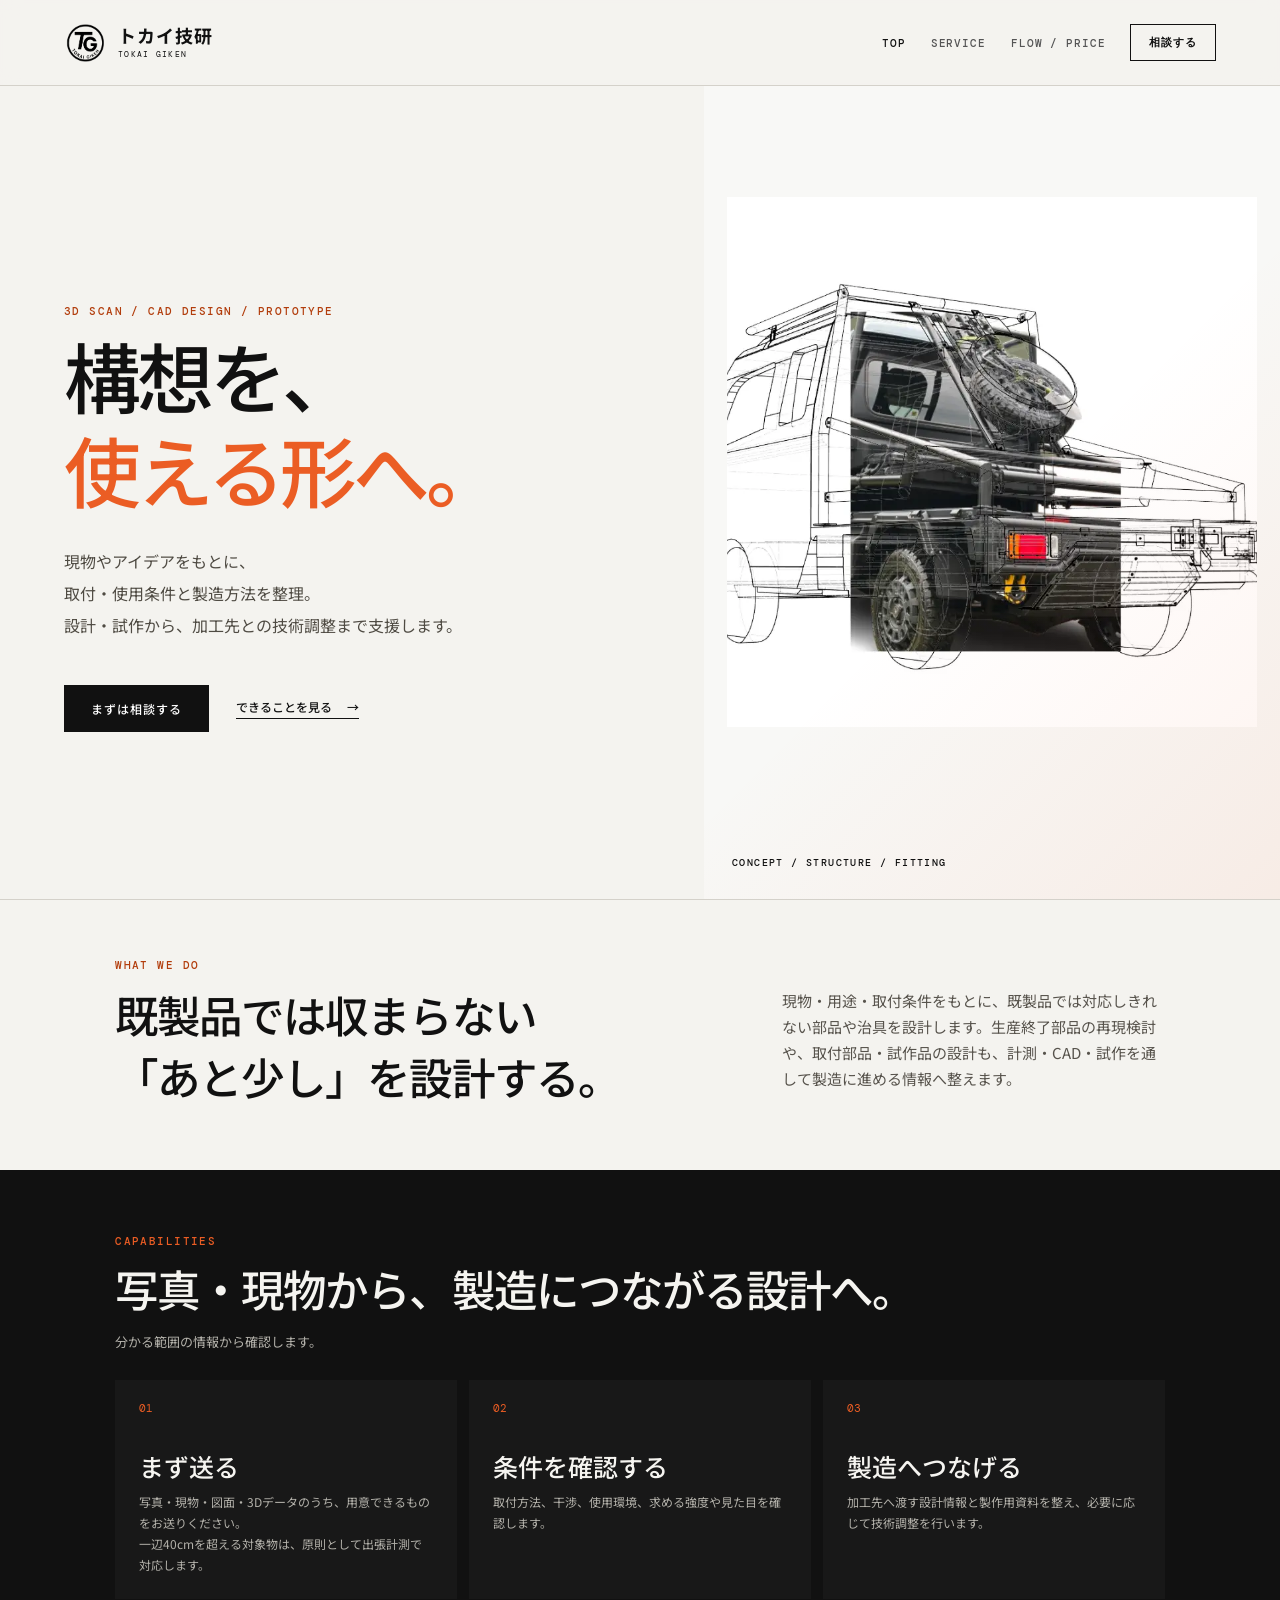
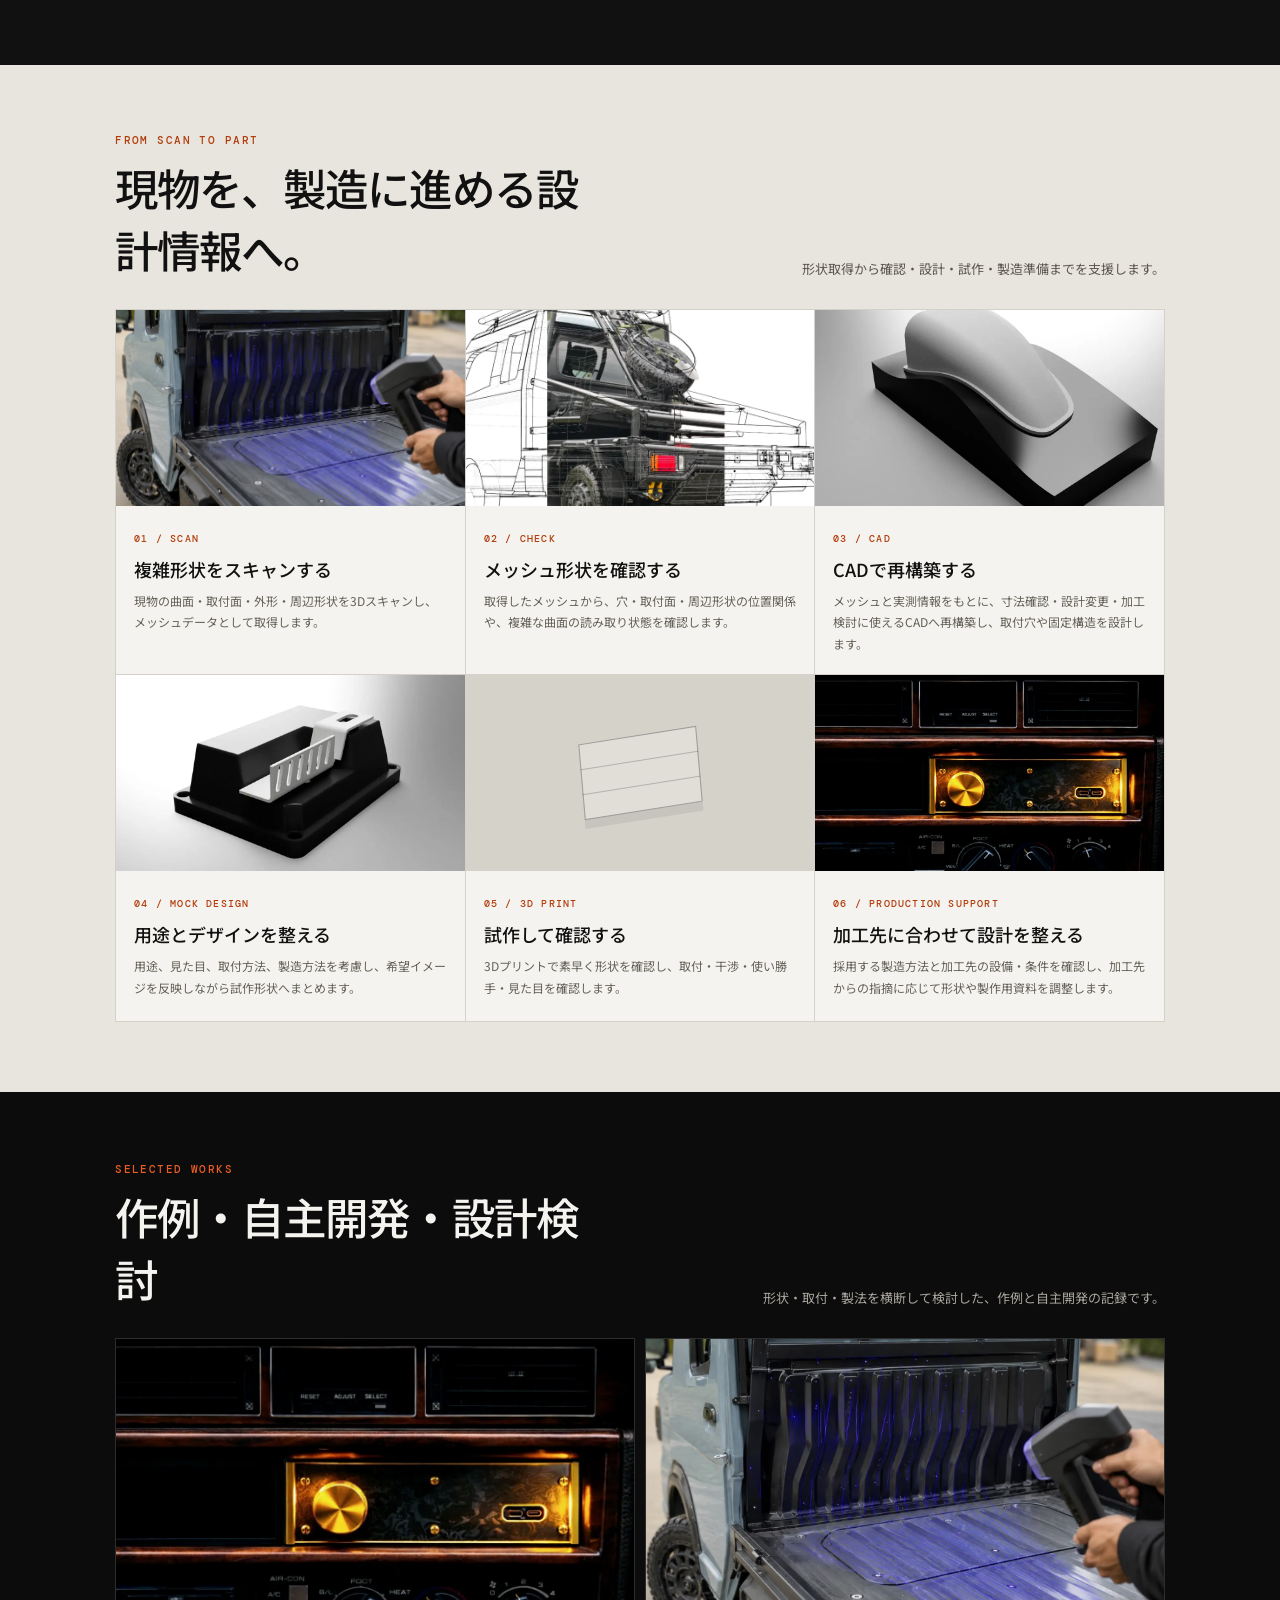
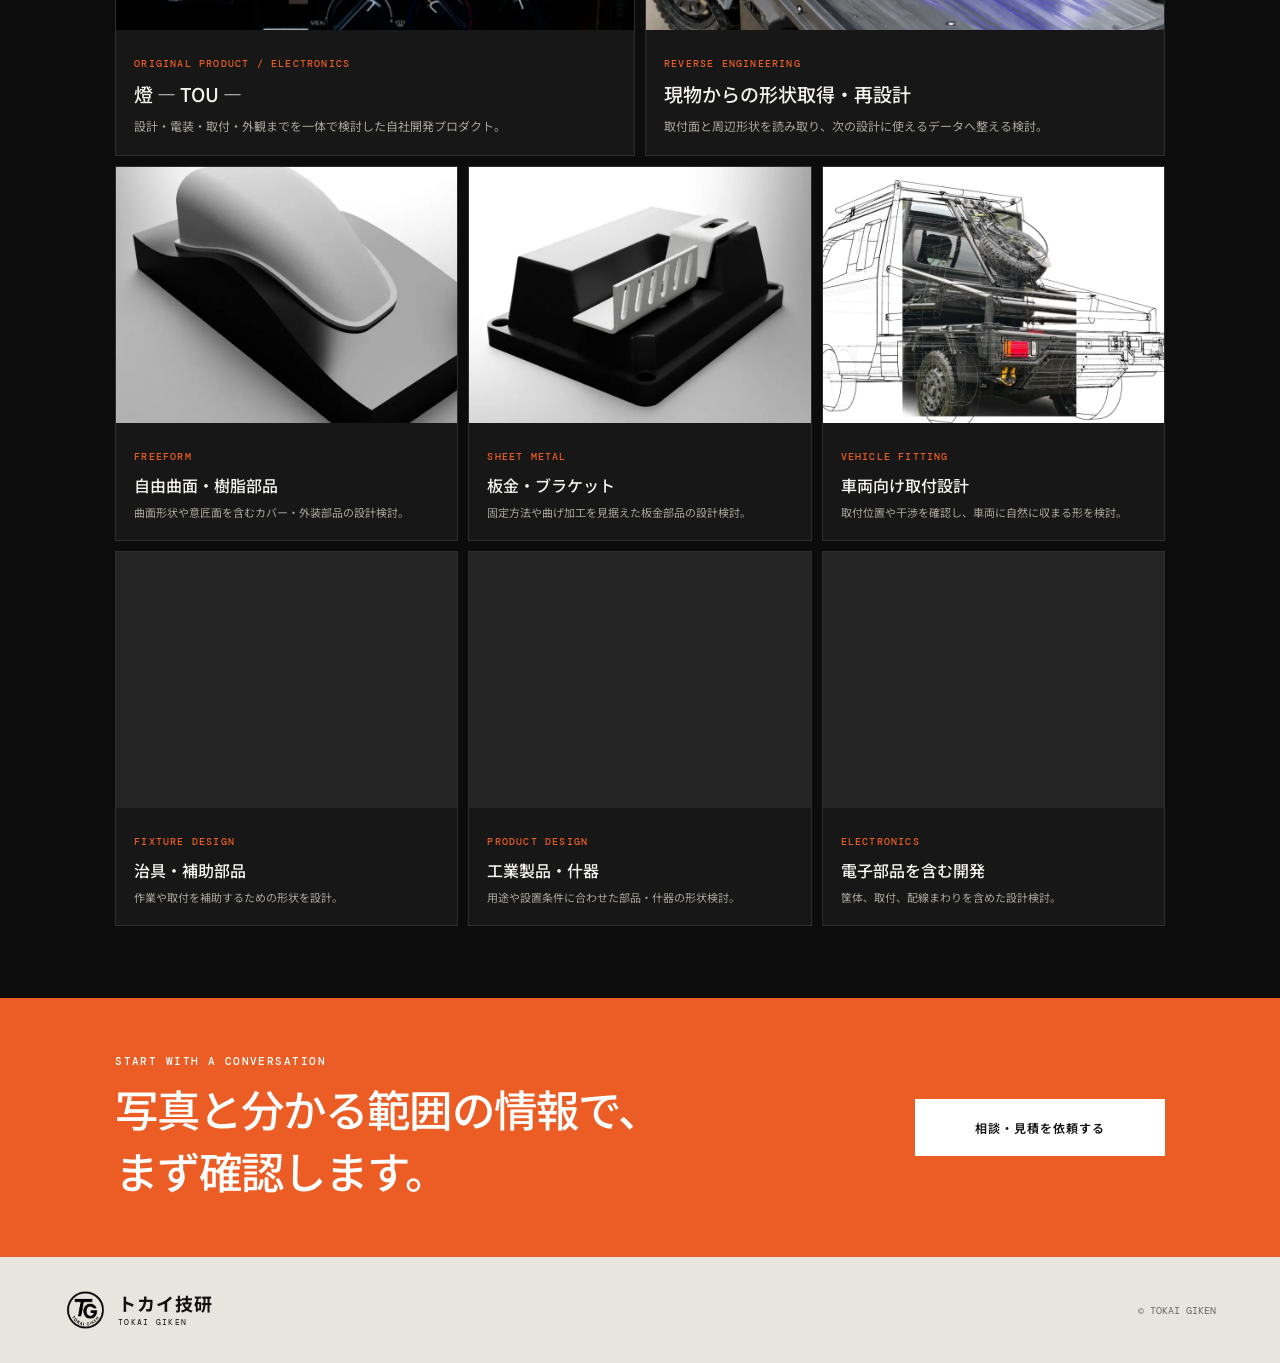
==== commit f5998f44: "Add files via upload" ====
--- a/index.html
+++ b/index.html
@@ -139,6 +139,18 @@
           <div class="work-media"><img src="assets/images/truck-design.webp" alt="車両向け取付部品の構想設計"></div>
           <div class="work-copy"><span>VEHICLE FITTING</span><h3>車両向け取付設計</h3><p>取付位置や干渉を確認し、車両に自然に収まる形を検討。</p></div>
         </article>
+        <article class="work-card compact">
+          <div class="work-media empty-work-media" aria-hidden="true"></div>
+          <div class="work-copy"><span>FIXTURE DESIGN</span><h3>治具・補助部品</h3><p>作業や取付を補助するための形状を設計。</p></div>
+        </article>
+        <article class="work-card compact">
+          <div class="work-media empty-work-media" aria-hidden="true"></div>
+          <div class="work-copy"><span>PRODUCT DESIGN</span><h3>工業製品・什器</h3><p>用途や設置条件に合わせた部品・什器の形状検討。</p></div>
+        </article>
+        <article class="work-card compact">
+          <div class="work-media empty-work-media" aria-hidden="true"></div>
+          <div class="work-copy"><span>ELECTRONICS</span><h3>電子部品を含む開発</h3><p>筐体、取付、配線まわりを含めた設計検討。</p></div>
+        </article>
       </div>
     </section>
 
--- a/assets/project.css
+++ b/assets/project.css
@@ -66,6 +66,9 @@
   position: relative;
   overflow: hidden;
   background: #d5d2ca;
+}
+.empty-work-media {
+  background: #242424;
 }
 .process-media {
   position: relative;
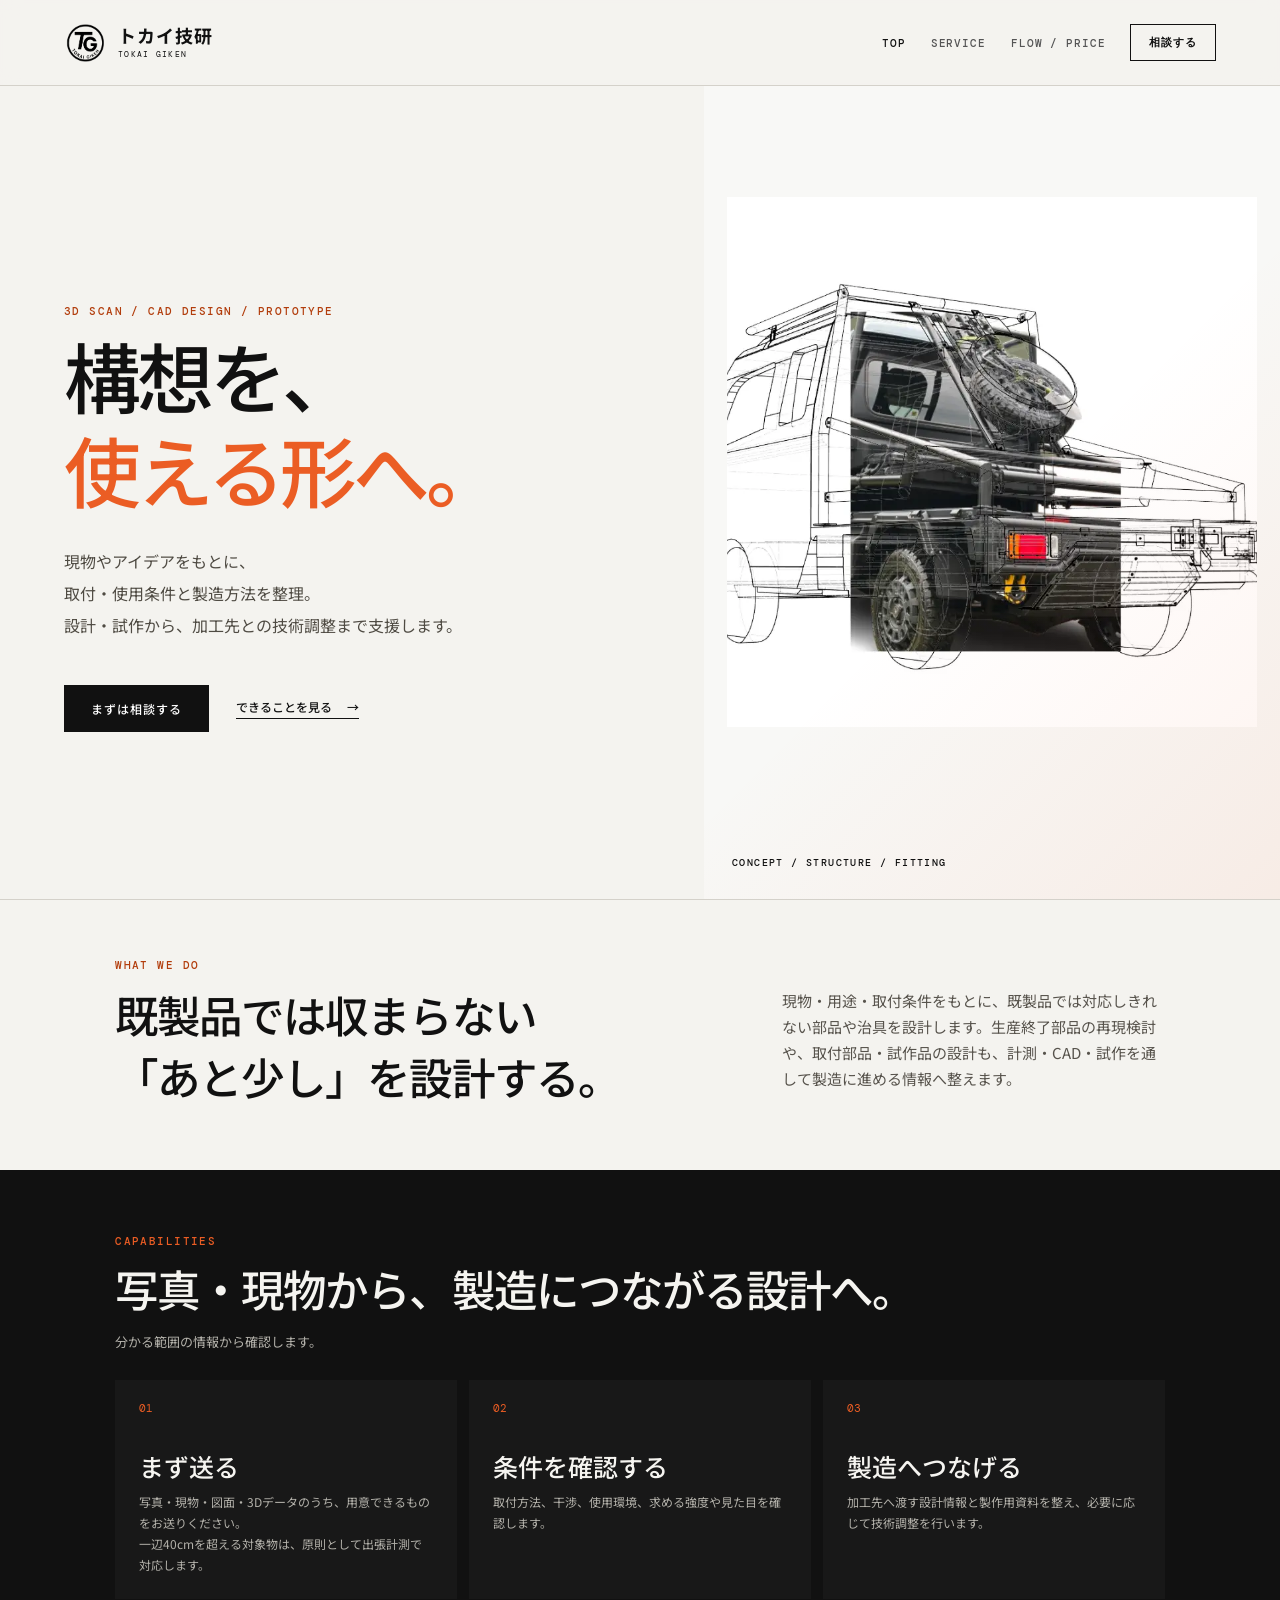
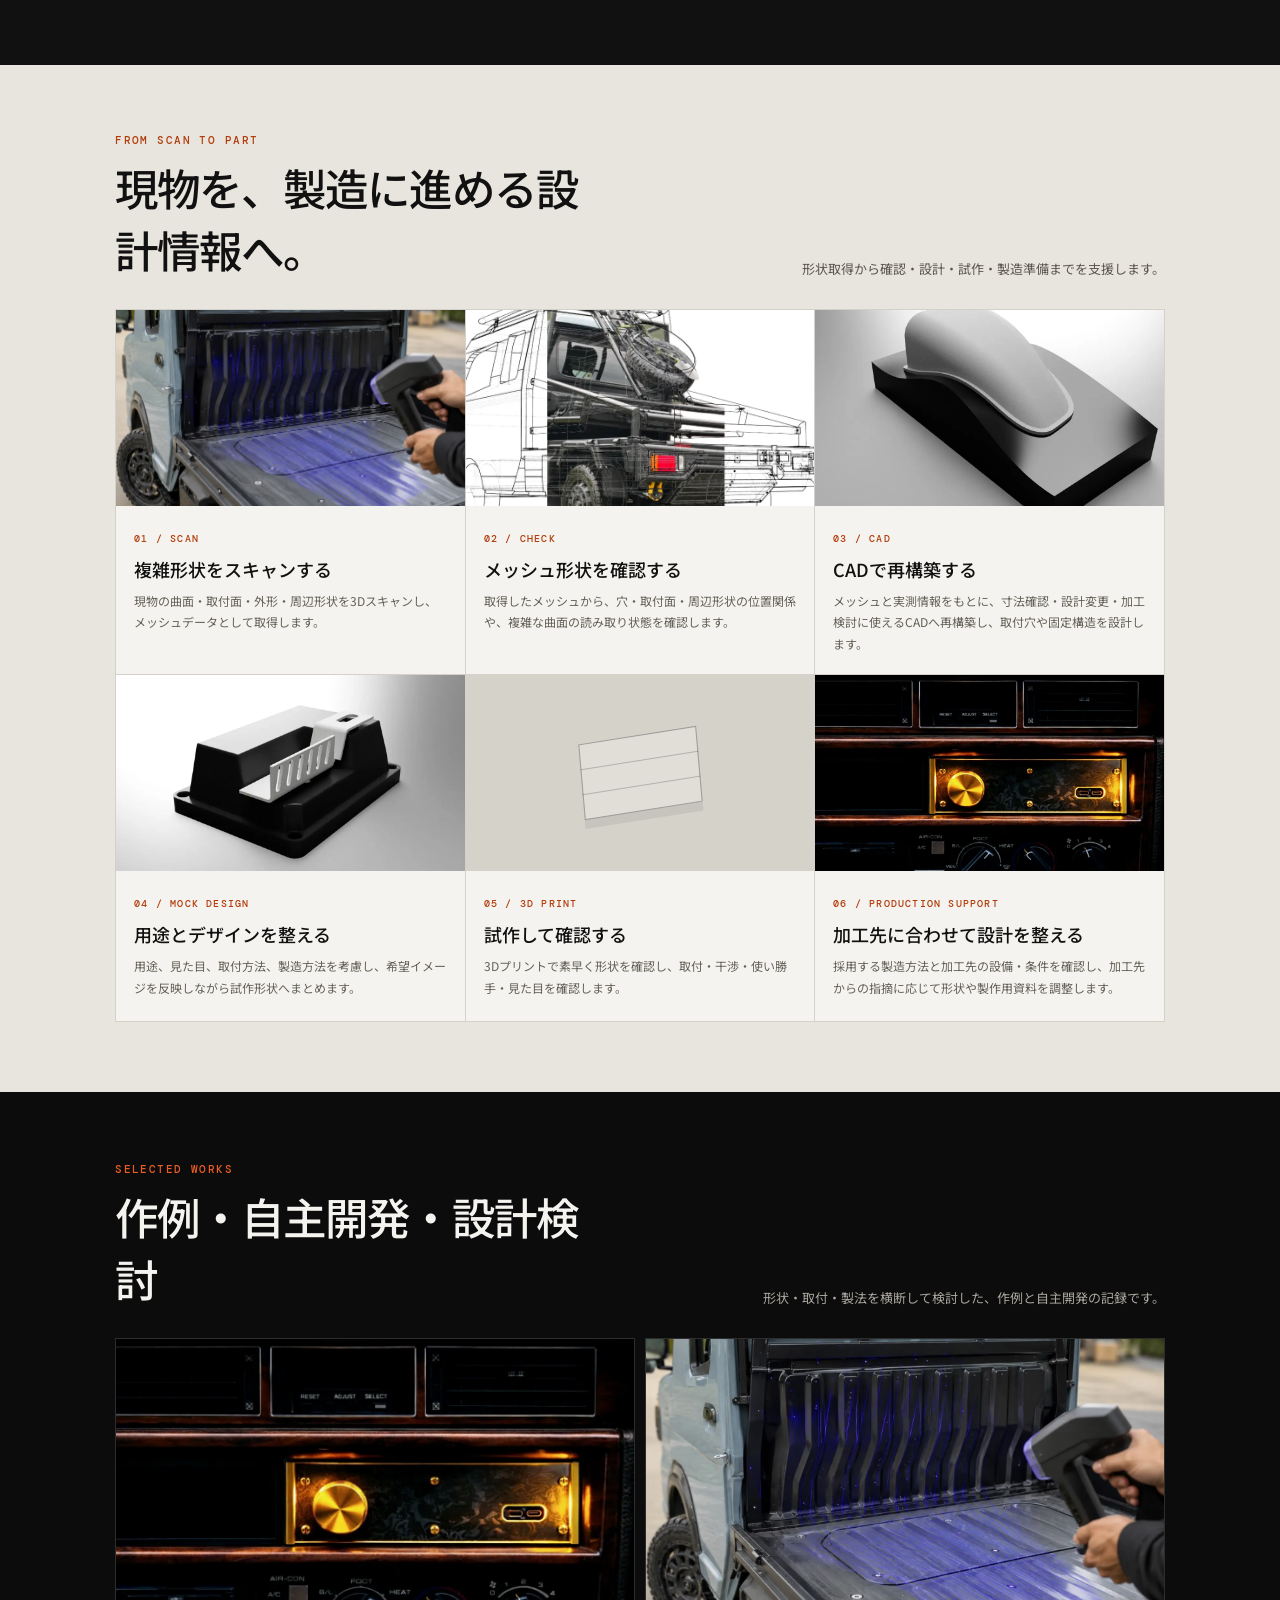
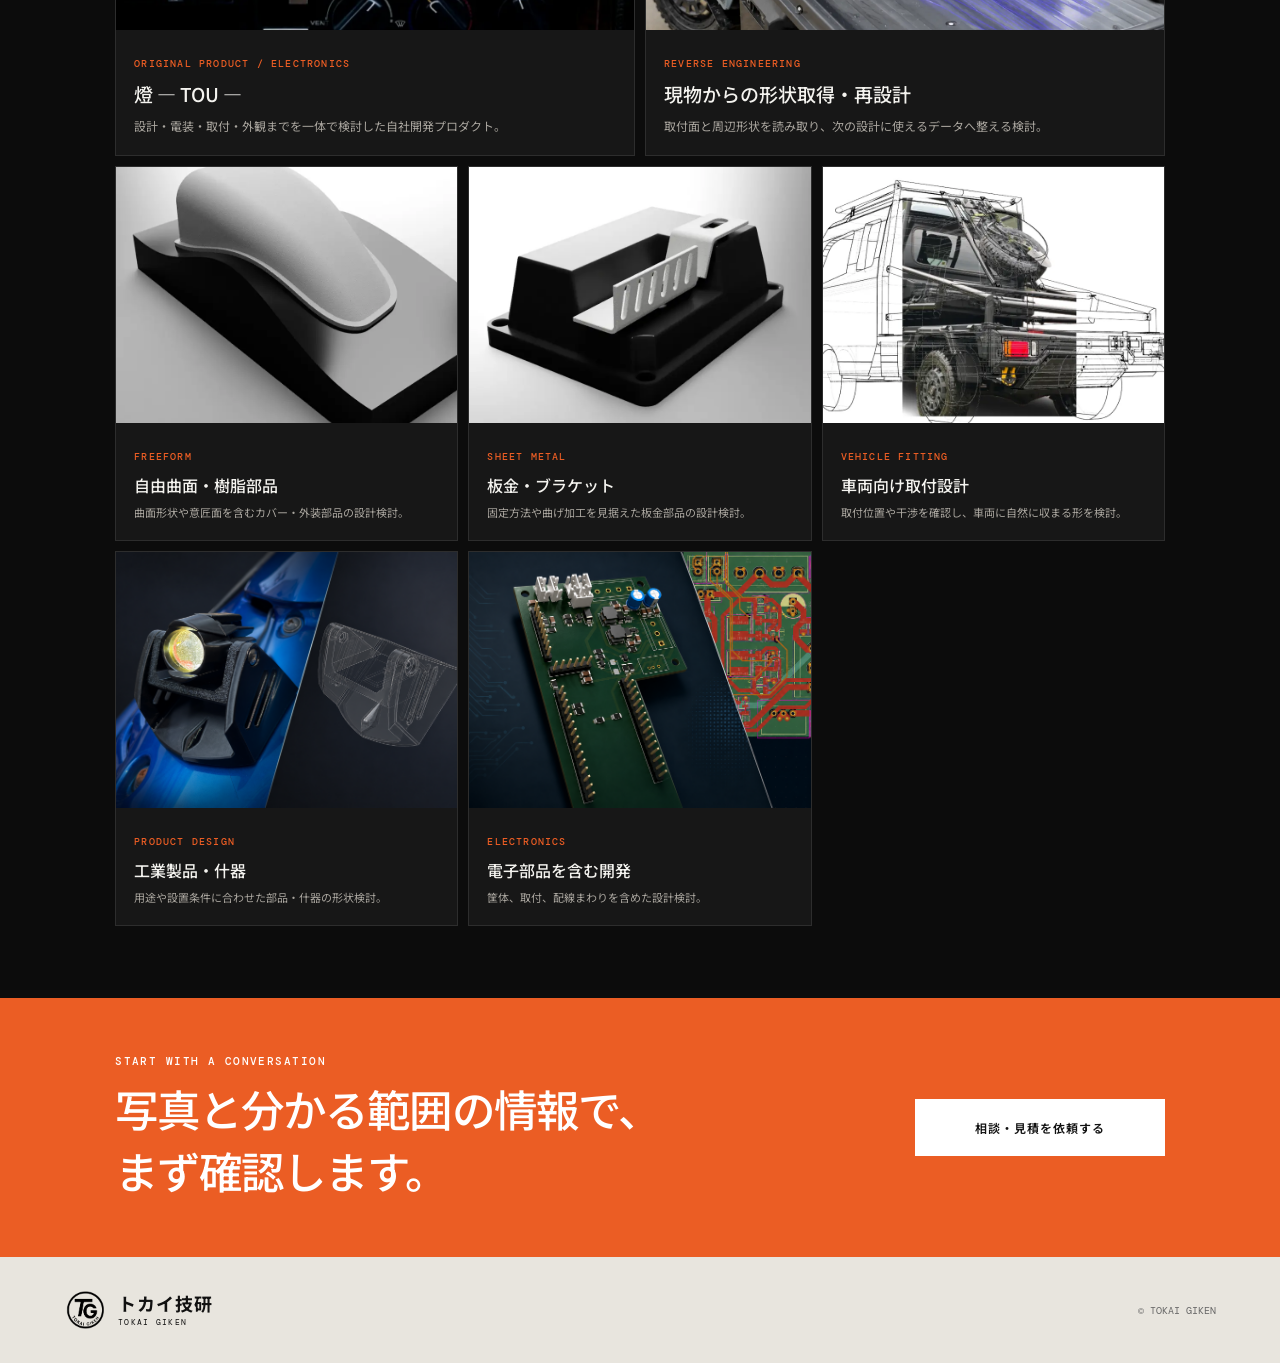
==== commit 00507713: "Add files via upload" ====
--- a/index.html
+++ b/index.html
@@ -139,16 +139,16 @@
           <div class="work-media"><img src="assets/images/truck-design.webp" alt="車両向け取付部品の構想設計"></div>
           <div class="work-copy"><span>VEHICLE FITTING</span><h3>車両向け取付設計</h3><p>取付位置や干渉を確認し、車両に自然に収まる形を検討。</p></div>
         </article>
-        <article class="work-card compact">
+        <article class="work-card compact is-unpublished">
           <div class="work-media empty-work-media" aria-hidden="true"></div>
           <div class="work-copy"><span>FIXTURE DESIGN</span><h3>治具・補助部品</h3><p>作業や取付を補助するための形状を設計。</p></div>
         </article>
         <article class="work-card compact">
-          <div class="work-media empty-work-media" aria-hidden="true"></div>
+          <div class="work-media work-media-industrial"><img src="assets/images/工業製品.png" alt="車両用補助灯の取付部品とCAD設計モデル"></div>
           <div class="work-copy"><span>PRODUCT DESIGN</span><h3>工業製品・什器</h3><p>用途や設置条件に合わせた部品・什器の形状検討。</p></div>
         </article>
         <article class="work-card compact">
-          <div class="work-media empty-work-media" aria-hidden="true"></div>
+          <div class="work-media work-media-electronics"><img src="assets/images/電子部品含む開発.png" alt="電子回路基板の3DモデルとPCB設計画面"></div>
           <div class="work-copy"><span>ELECTRONICS</span><h3>電子部品を含む開発</h3><p>筐体、取付、配線まわりを含めた設計検討。</p></div>
         </article>
       </div>
--- a/assets/project.css
+++ b/assets/project.css
@@ -69,6 +69,13 @@
 }
 .empty-work-media {
   background: #242424;
+}
+.work-card.is-unpublished {
+  display: none;
+}
+.work-media-industrial img,
+.work-media-electronics img {
+  object-position: center center;
 }
 .process-media {
   position: relative;
@@ -783,6 +790,9 @@
   .works-grid {
     grid-template-columns: 1fr;
   }
+  .work-media-electronics img {
+    object-position: 46% center;
+  }
   .hero-copy {
     padding: 11vw 7vw 10vw;
   }
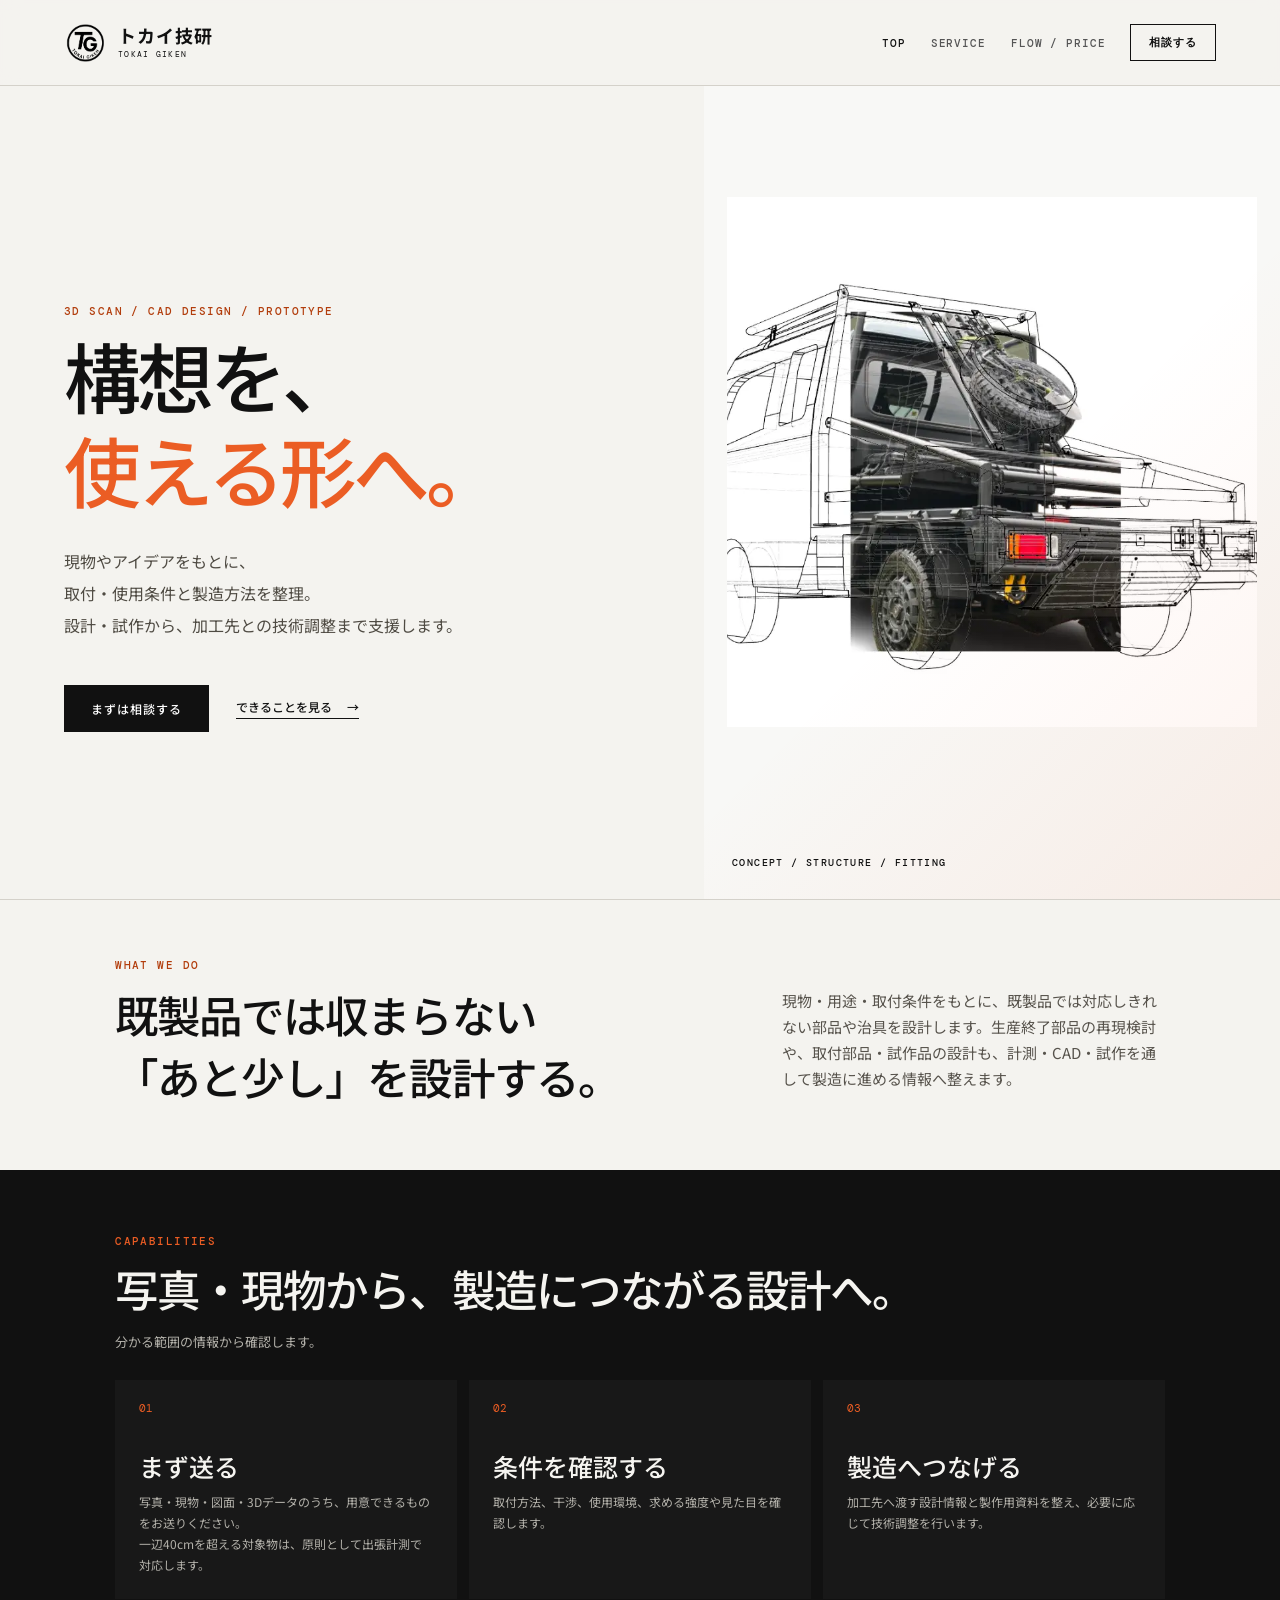
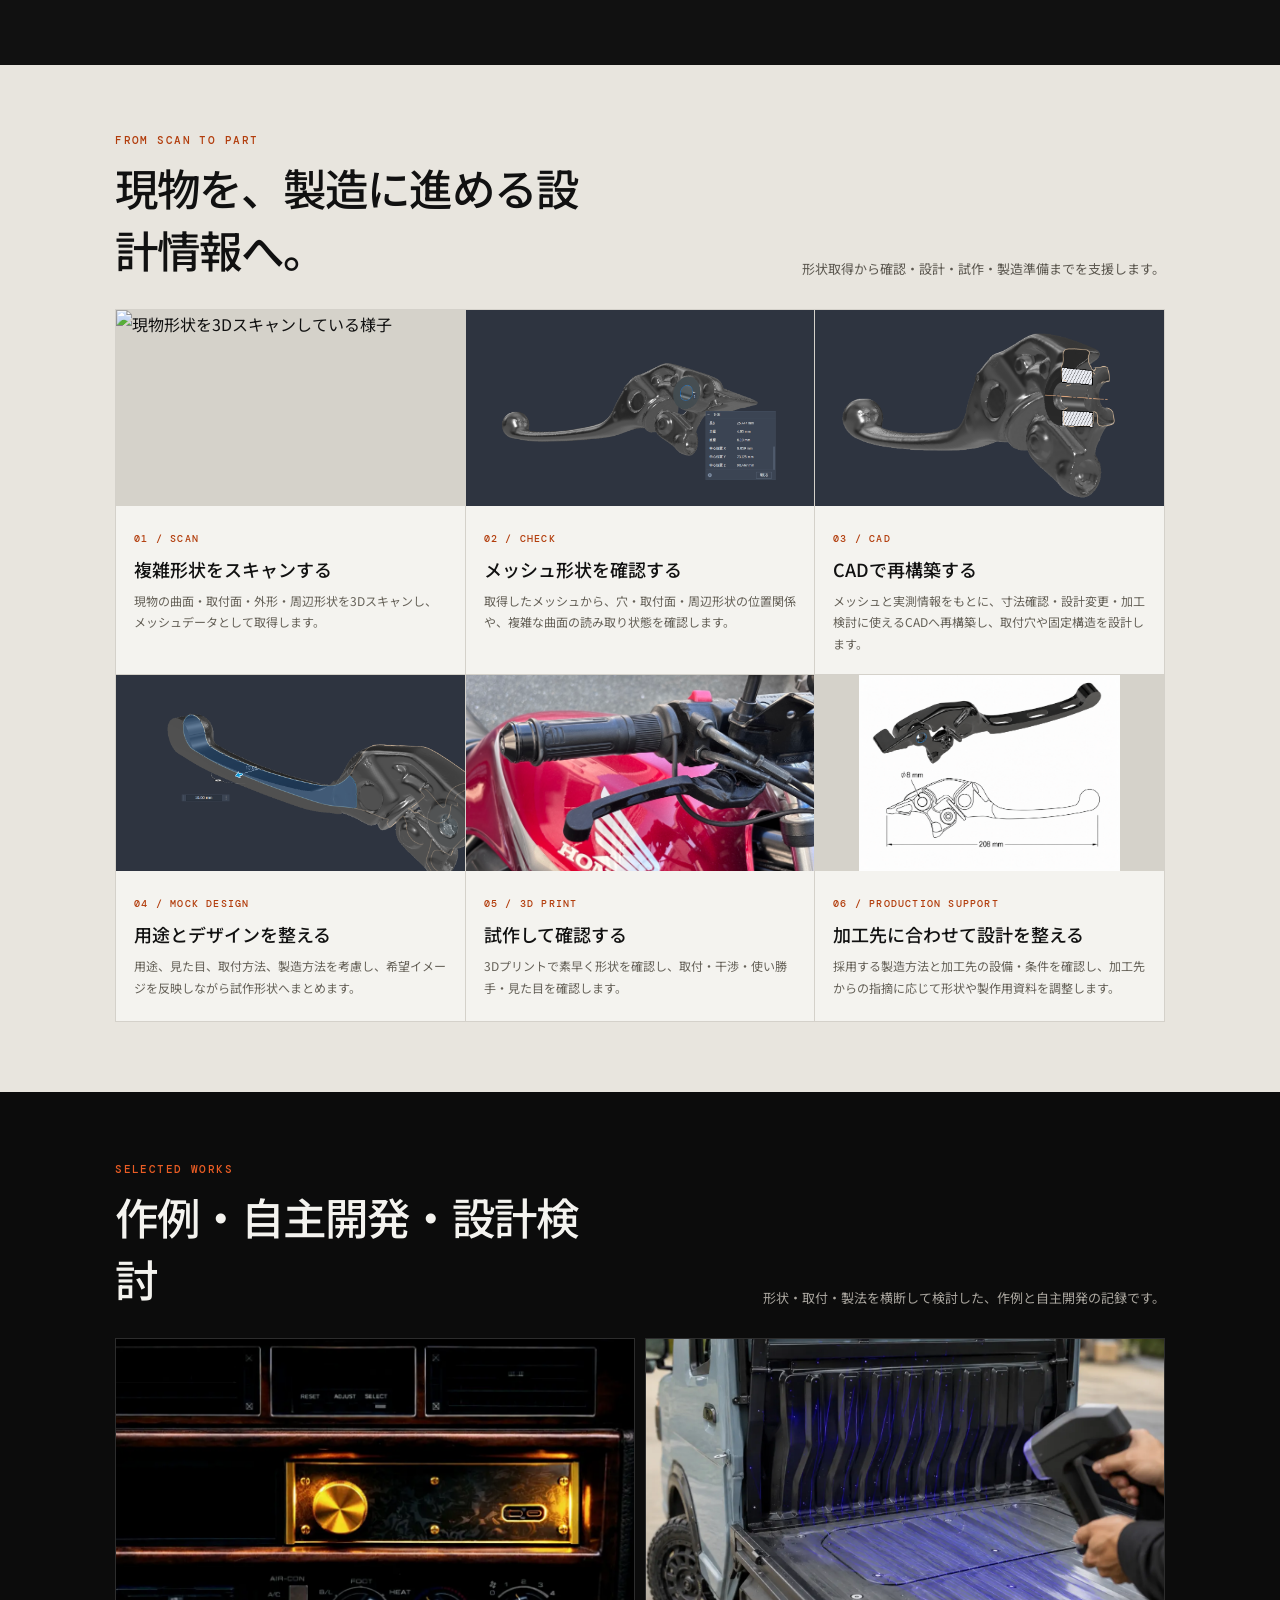
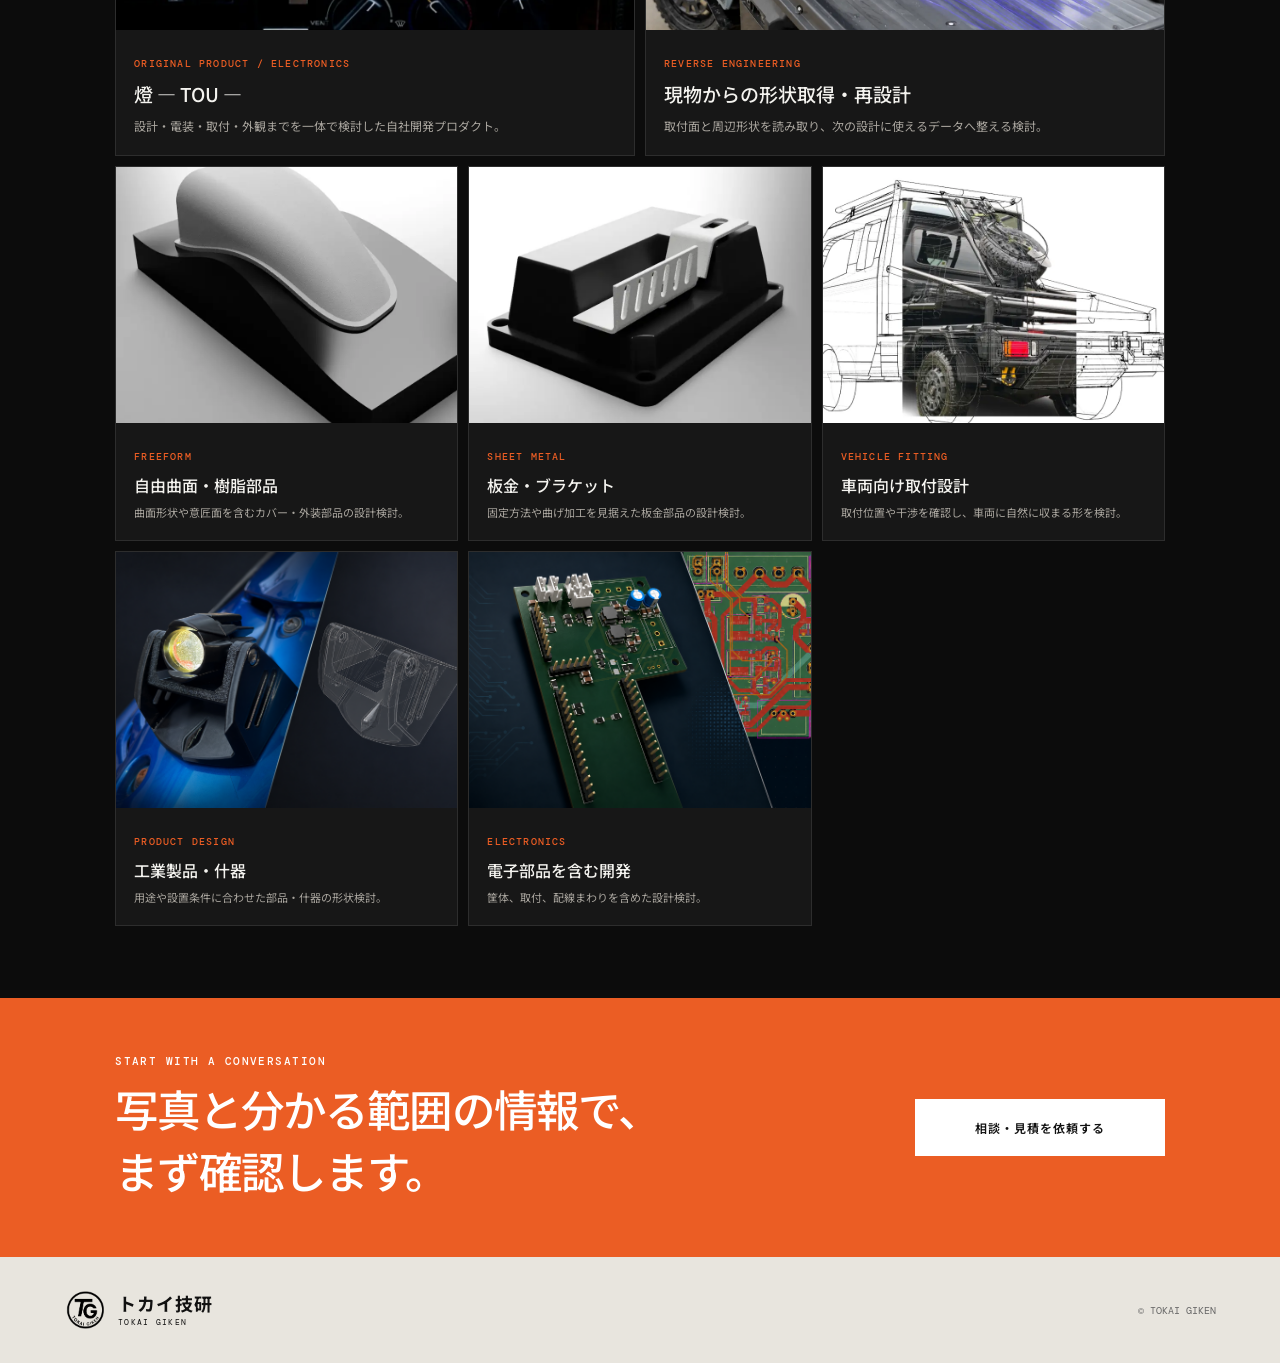
==== commit c8233556: "Replace process images 01-06" ====
--- a/index.html
+++ b/index.html
@@ -84,27 +84,27 @@
       </div>
       <div class="process-grid">
         <article class="process-card">
-          <div class="process-media"><img src="assets/images/scan-reference.webp" alt="現物形状の3Dスキャンイメージ"></div>
+          <div class="process-media"><img src="assets/images/01_SCAN.png" alt="現物形状を3Dスキャンしている様子"></div>
           <div class="process-copy"><span>01 / SCAN</span><h3>複雑形状をスキャンする</h3><p>現物の曲面・取付面・外形・周辺形状を3Dスキャンし、メッシュデータとして取得します。</p></div>
         </article>
         <article class="process-card">
-          <div class="process-media"><img src="assets/images/truck-design.webp" alt="取得データと取付条件の確認イメージ"></div>
+          <div class="process-media"><img src="assets/images/02_CHECK.png" alt="取得したメッシュ形状を確認している画面"></div>
           <div class="process-copy"><span>02 / CHECK</span><h3>メッシュ形状を確認する</h3><p>取得したメッシュから、穴・取付面・周辺形状の位置関係や、複雑な曲面の読み取り状態を確認します。</p></div>
         </article>
         <article class="process-card">
-          <div class="process-media"><img src="assets/images/freeform-design.webp" alt="3DCADによる形状編集イメージ"></div>
+          <div class="process-media"><img src="assets/images/03_CAD.png" alt="メッシュをもとにCADで取付部を再構築している画面"></div>
           <div class="process-copy"><span>03 / CAD</span><h3>CADで再構築する</h3><p>メッシュと実測情報をもとに、寸法確認・設計変更・加工検討に使えるCADへ再構築し、取付穴や固定構造を設計します。</p></div>
         </article>
         <article class="process-card">
-          <div class="process-media"><img src="assets/images/sheetmetal-design.webp" alt="用途と製作方法を考慮したモック設計イメージ"></div>
+          <div class="process-media"><img src="assets/images/04_MOCK_DESIGN.png" alt="元形状をもとに用途に合わせた新しい形状を構成している画面"></div>
           <div class="process-copy"><span>04 / MOCK DESIGN</span><h3>用途とデザインを整える</h3><p>用途、見た目、取付方法、製造方法を考慮し、希望イメージを反映しながら試作形状へまとめます。</p></div>
         </article>
         <article class="process-card">
-          <div class="process-media print-placeholder" aria-hidden="true"><i></i></div>
+          <div class="process-media"><img src="assets/images/05_3D_PRINT.jpg" alt="3Dプリントした試作品を実車へ取り付けて確認している様子"></div>
           <div class="process-copy"><span>05 / 3D PRINT</span><h3>試作して確認する</h3><p>3Dプリントで素早く形状を確認し、取付・干渉・使い勝手・見た目を確認します。</p></div>
         </article>
         <article class="process-card">
-          <div class="process-media"><img src="assets/images/tou-installed.webp" alt="製作した部品を実際の環境へ取り付けたイメージ"></div>
+          <div class="process-media"><img src="assets/images/06_PRODUCTION_SUPPORT.png" alt="シェーディング画像と寸法入り線画による製造準備資料" style="object-fit:contain"></div>
           <div class="process-copy"><span>06 / PRODUCTION SUPPORT</span><h3>加工先に合わせて設計を整える</h3><p>採用する製造方法と加工先の設備・条件を確認し、加工先からの指摘に応じて形状や製作用資料を調整します。</p></div>
         </article>
       </div>
@@ -172,4 +172,4 @@
   </footer>
   <script src="assets/script.js"></script>
 </body>
-</html>
+</html>
--- a/assets/style.css
+++ b/assets/style.css
@@ -536,6 +536,65 @@
   font-size: 11px;
   color: #666;
 }
+.selected-files {
+  margin: -10px 0 25px;
+  border: 1px solid var(--line);
+  padding: 14px;
+}
+.selected-files-header,
+.selected-files-list li {
+  display: flex;
+  align-items: center;
+  justify-content: space-between;
+  gap: 14px;
+}
+.selected-files-summary {
+  margin: 0;
+  font-size: 12px;
+  font-weight: 500;
+}
+.clear-files,
+.remove-file {
+  flex: 0 0 auto;
+  min-height: 38px;
+  border: 1px solid #aaa59c;
+  background: transparent;
+  color: var(--ink);
+  padding: 7px 13px;
+  font: 500 12px "Noto Sans JP";
+  cursor: pointer;
+}
+.selected-files-list {
+  list-style: none;
+  margin: 12px 0 0;
+  padding: 0;
+  border-top: 1px solid var(--line);
+}
+.selected-files-list li {
+  min-width: 0;
+  padding: 10px 0;
+  border-bottom: 1px solid var(--line);
+}
+.selected-files-list li:last-child {
+  padding-bottom: 0;
+  border-bottom: 0;
+}
+.selected-file-details {
+  display: flex;
+  min-width: 0;
+  flex: 1 1 auto;
+  flex-direction: column;
+  gap: 2px;
+}
+.selected-file-name {
+  min-width: 0;
+  overflow-wrap: anywhere;
+  font-size: 13px;
+}
+.selected-file-size {
+  color: #666;
+  font-size: 11px;
+}
 .submit {
   margin-top: 12px;
 }
@@ -642,6 +701,23 @@
     grid-template-columns: 1fr;
     gap: 0;
   }
+  .file-field,
+  .selected-files,
+  .selected-files-list,
+  .selected-files-list li,
+  .selected-file-details {
+    max-width: 100%;
+    min-width: 0;
+    box-sizing: border-box;
+  }
+  .selected-files-header {
+    align-items: flex-start;
+  }
+  .clear-files,
+  .remove-file {
+    min-height: 42px;
+    padding: 9px 14px;
+  }
   .actions {
     align-items: flex-start;
     flex-direction: column;
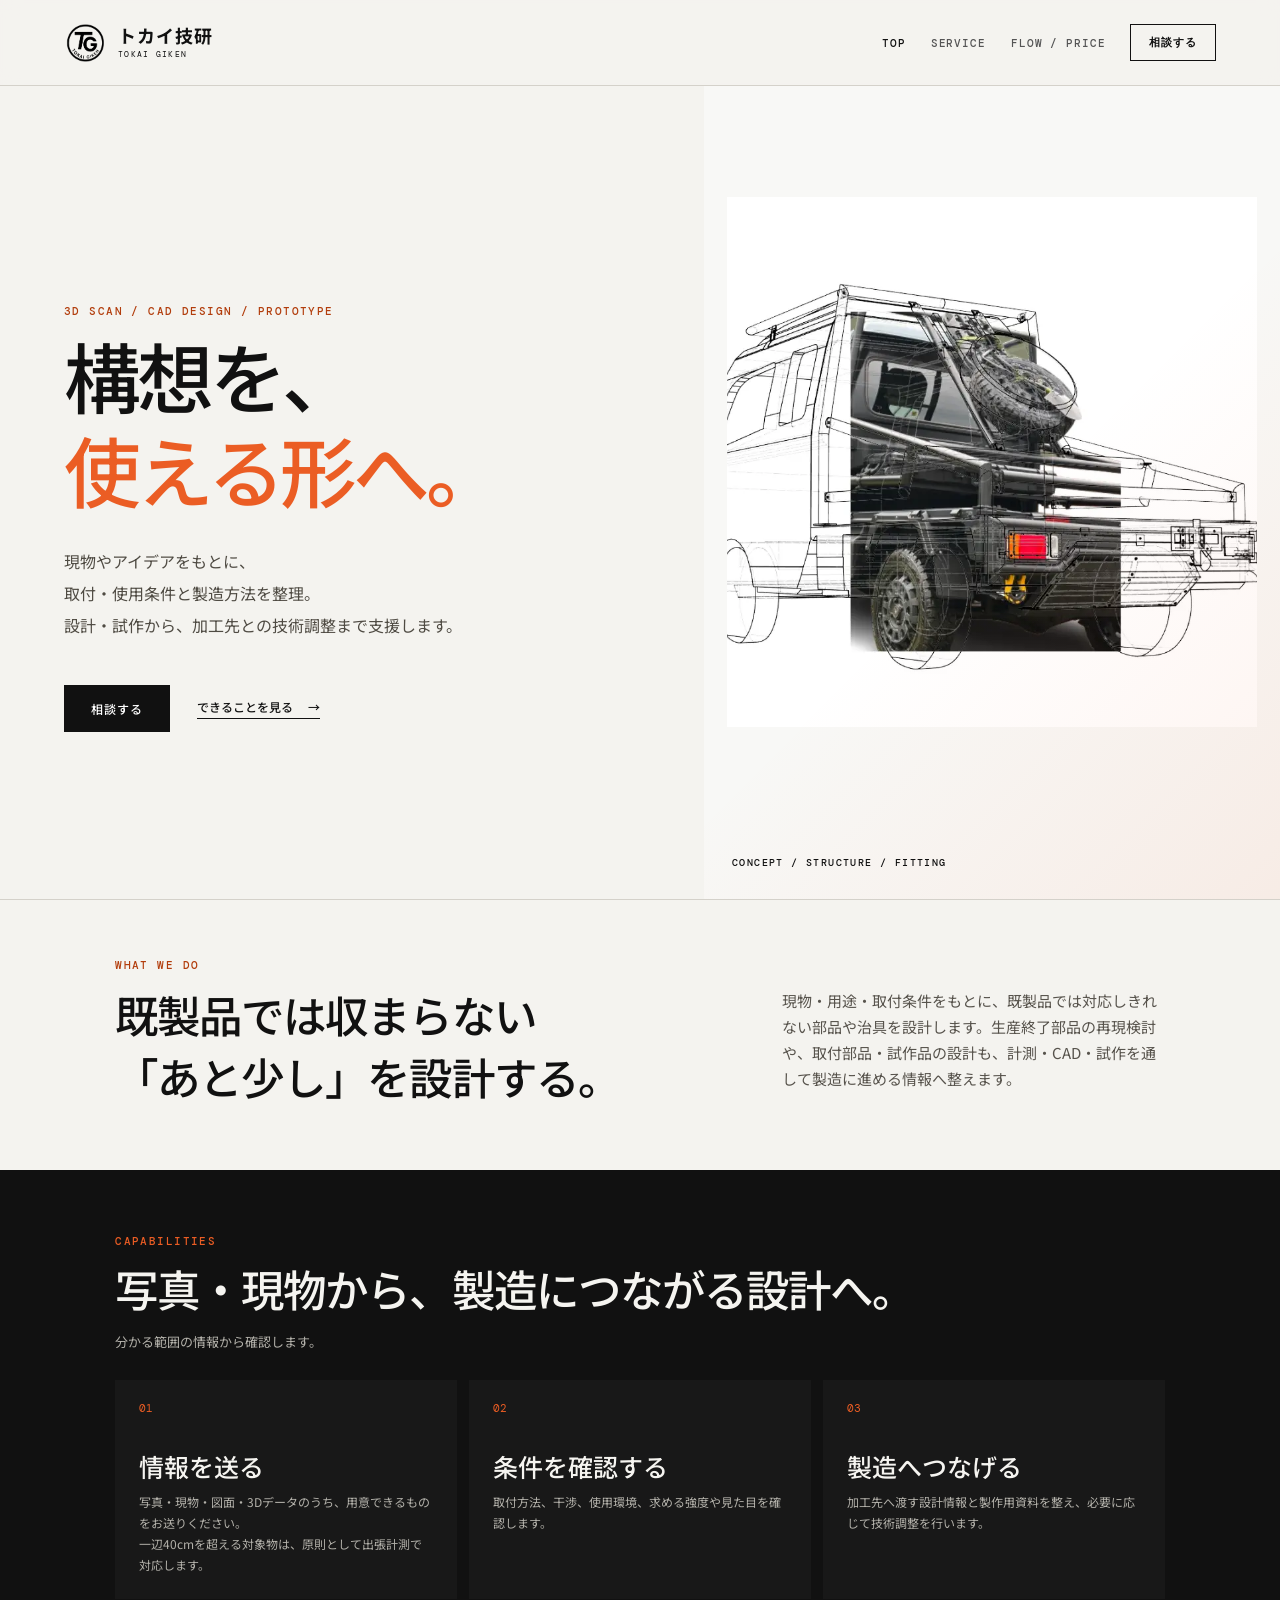
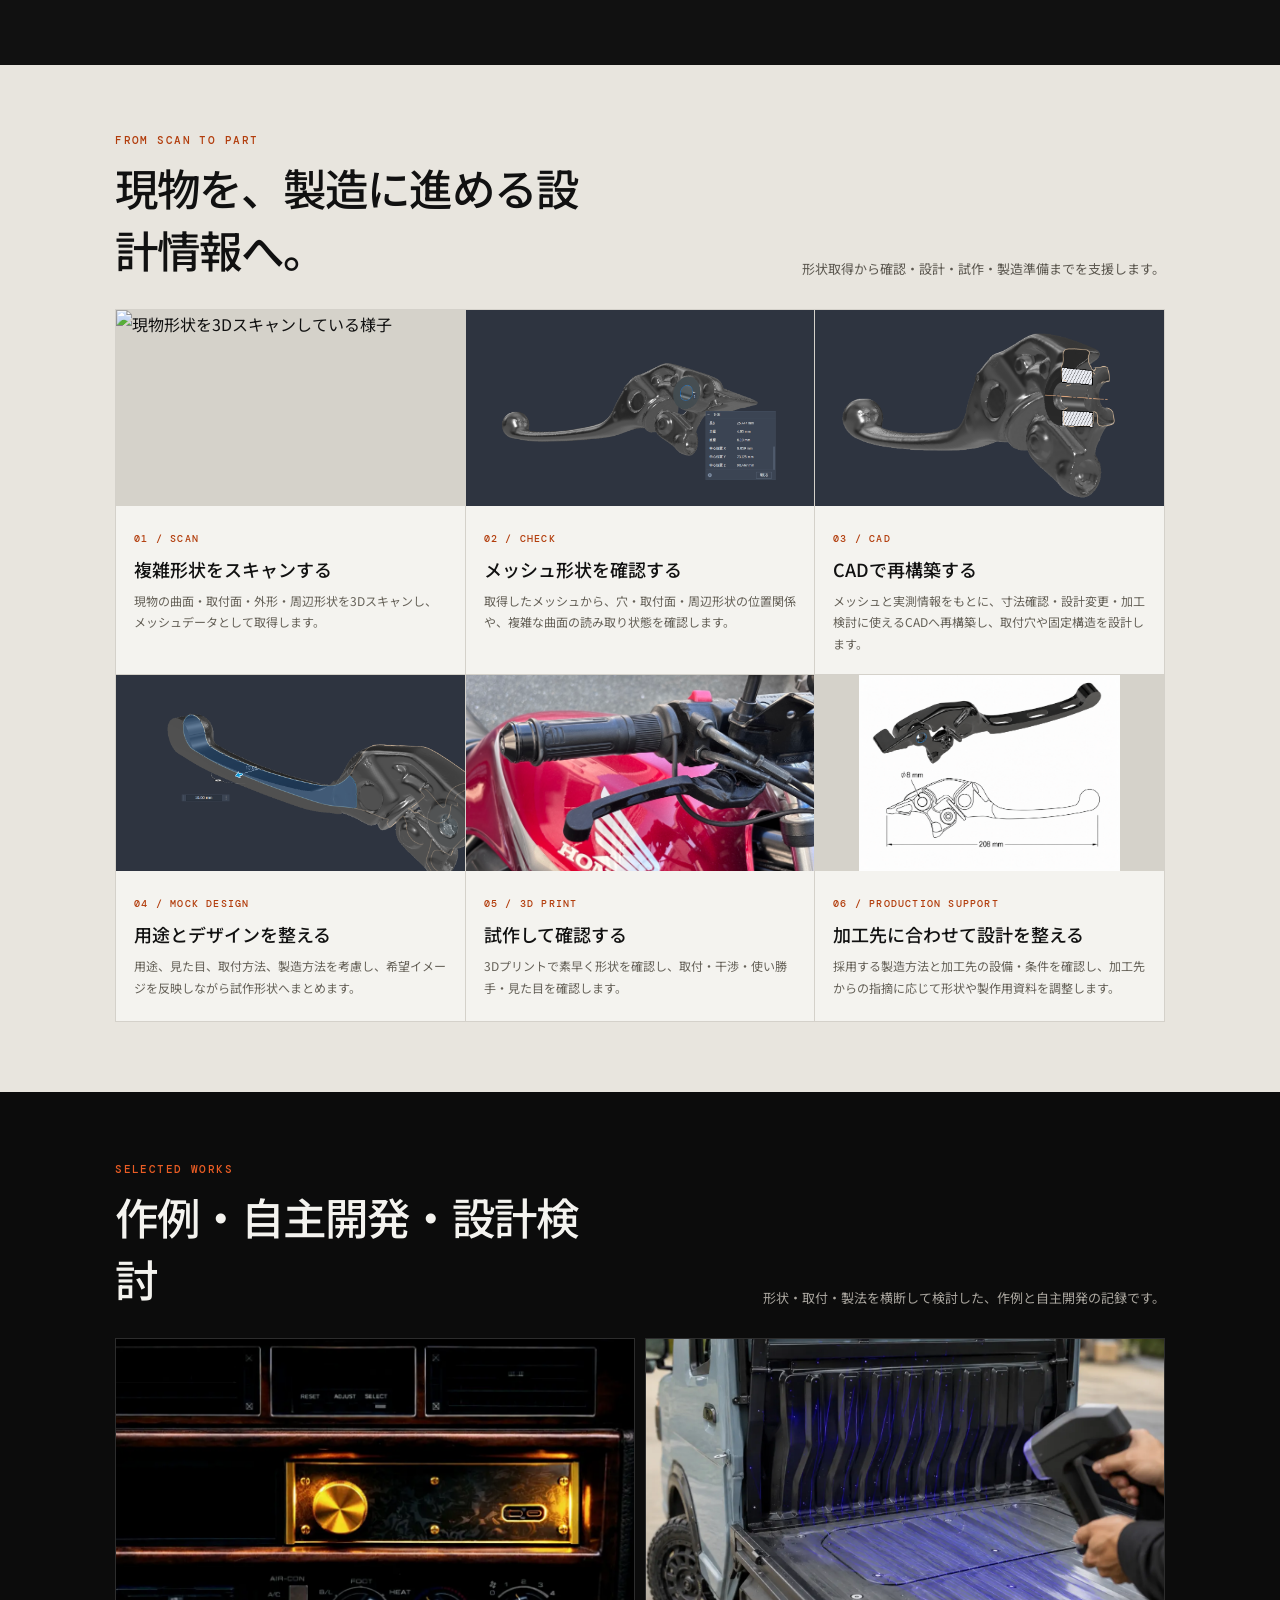
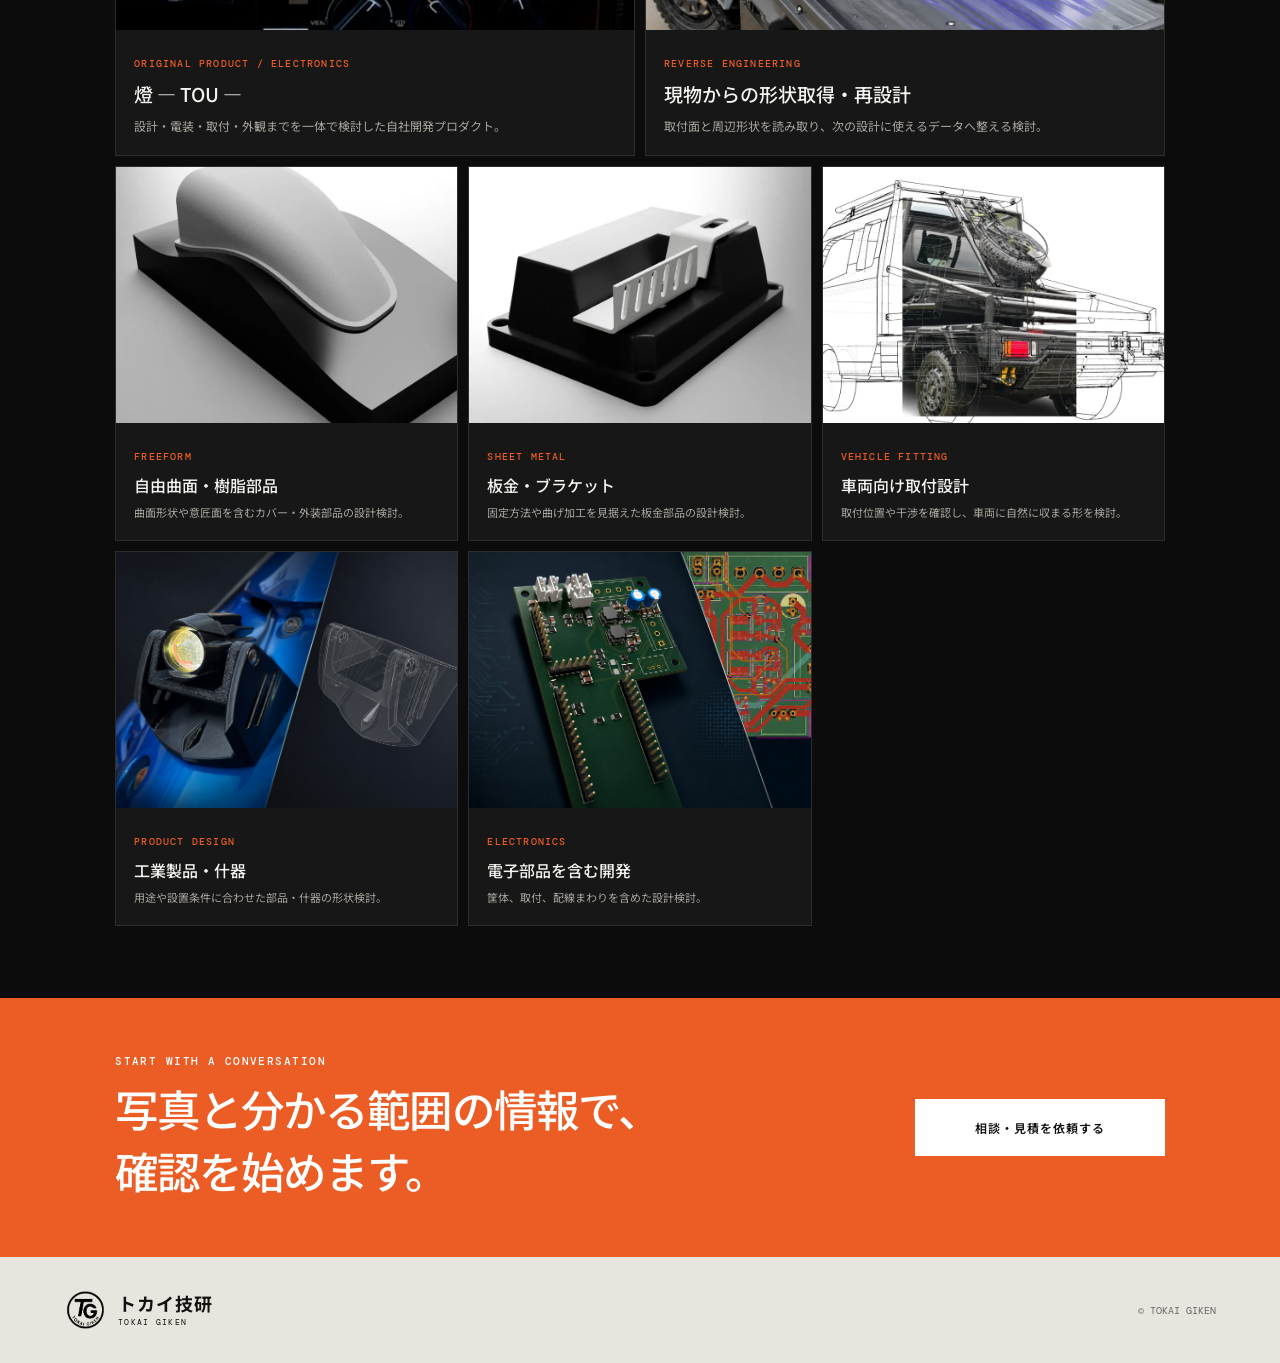
==== commit f9aa9dd6: "Remove repeated mazu wording from public pages" ====
--- a/index.html
+++ b/index.html
@@ -31,7 +31,7 @@
         <h1>構想を、<br><em>使える形へ。</em></h1>
         <p class="lead">現物やアイデアをもとに、<br>取付・使用条件と製造方法を整理。<br>設計・試作から、加工先との技術調整まで支援します。</p>
         <div class="actions">
-          <a class="button primary" href="contact.html">まずは相談する</a>
+          <a class="button primary" href="contact.html">相談する</a>
           <a class="text-link" href="service.html">できることを見る <span>→</span></a>
         </div>
       </div>
@@ -58,7 +58,7 @@
       <div class="capability-grid">
         <article>
           <span>01</span>
-          <h3>まず送る</h3>
+          <h3>情報を送る</h3>
           <p>写真・現物・図面・3Dデータのうち、用意できるものをお送りください。<br>一辺40cmを超える対象物は、原則として出張計測で対応します。</p>
         </article>
         <article>
@@ -157,7 +157,7 @@
     <section class="contact-band">
       <div>
         <p class="eyebrow">START WITH A CONVERSATION</p>
-        <h2>写真と分かる範囲の情報で、<br>まず確認します。</h2>
+        <h2>写真と分かる範囲の情報で、<br>確認を始めます。</h2>
       </div>
       <a class="button white" href="contact.html">相談・見積を依頼する</a>
     </section>
@@ -172,4 +172,4 @@
   </footer>
   <script src="assets/script.js"></script>
 </body>
-</html>+</html>
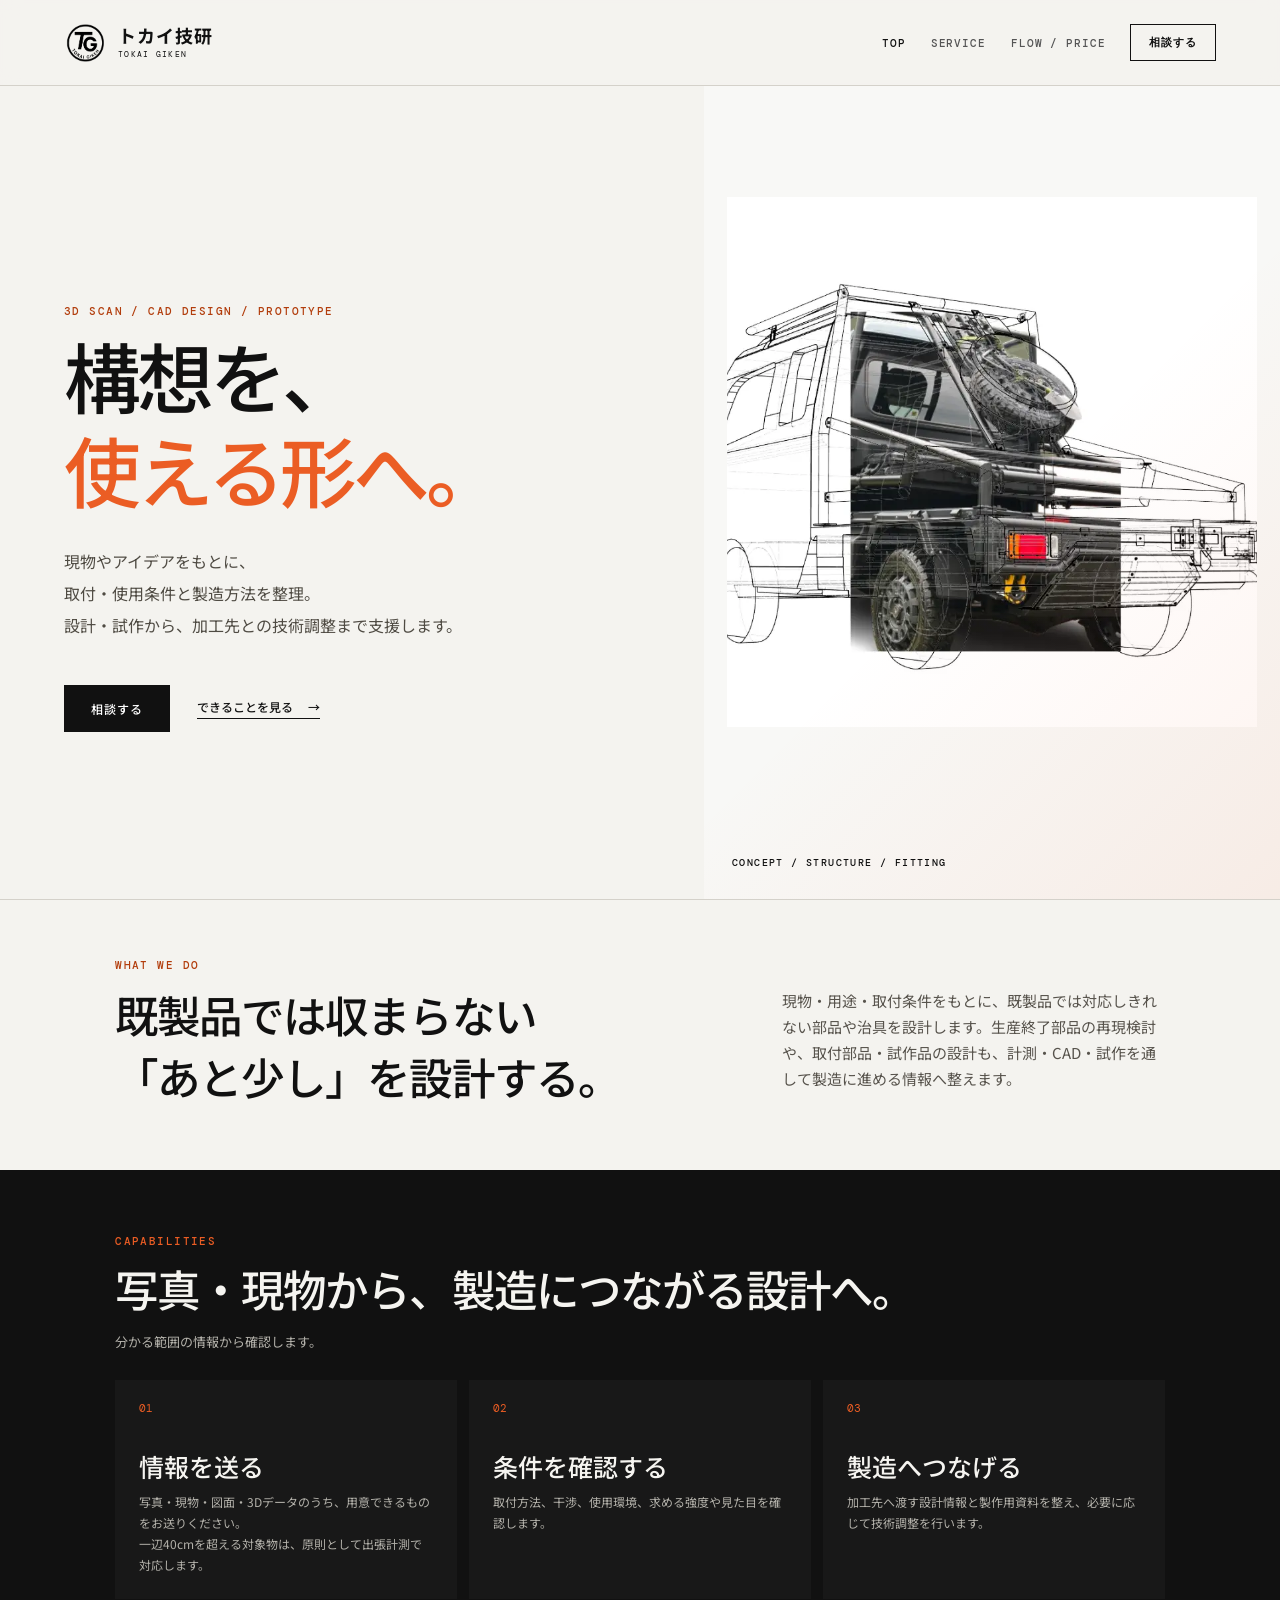
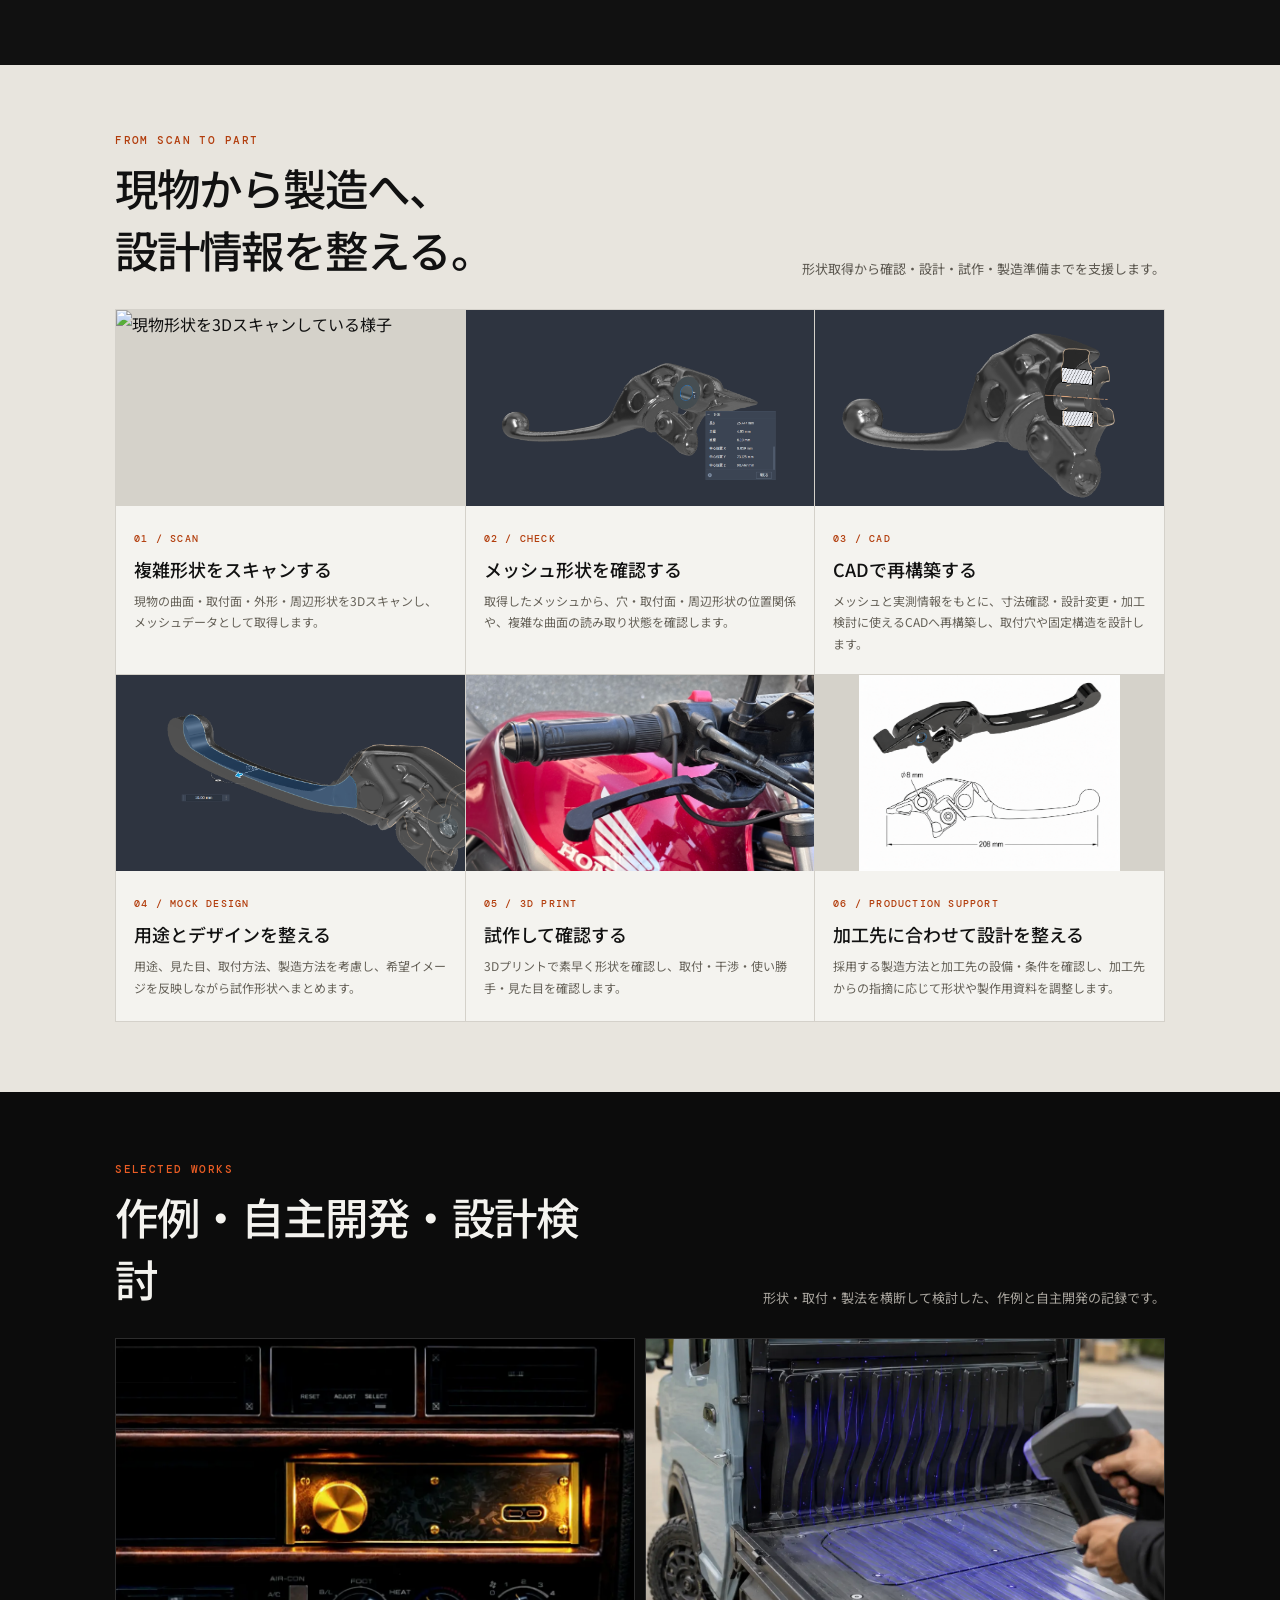
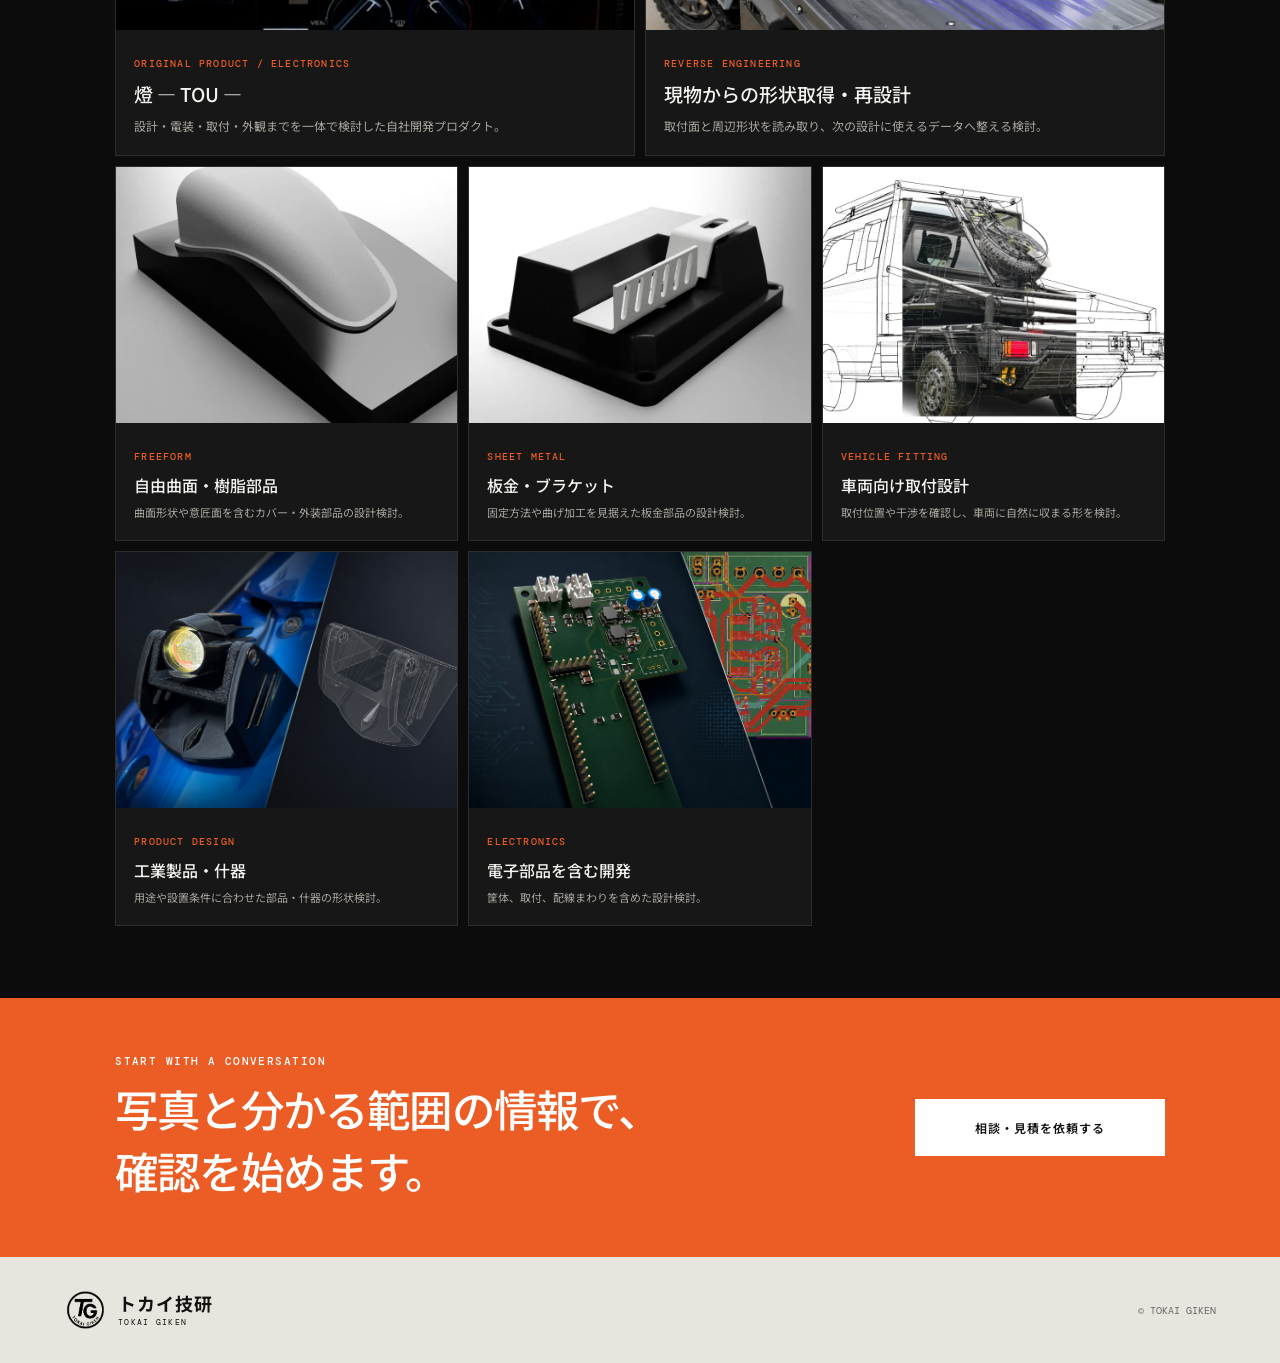
==== commit 2e37fb99: "Refine process section heading" ====
--- a/index.html
+++ b/index.html
@@ -78,7 +78,7 @@
       <div class="section-head process-heading">
         <div>
           <p class="eyebrow">FROM SCAN TO PART</p>
-          <h2>現物を、製造に進める設計情報へ。</h2>
+          <h2>現物から製造へ、<br>設計情報を整える。</h2>
         </div>
         <p>形状取得から確認・設計・試作・製造準備までを支援します。</p>
       </div>
